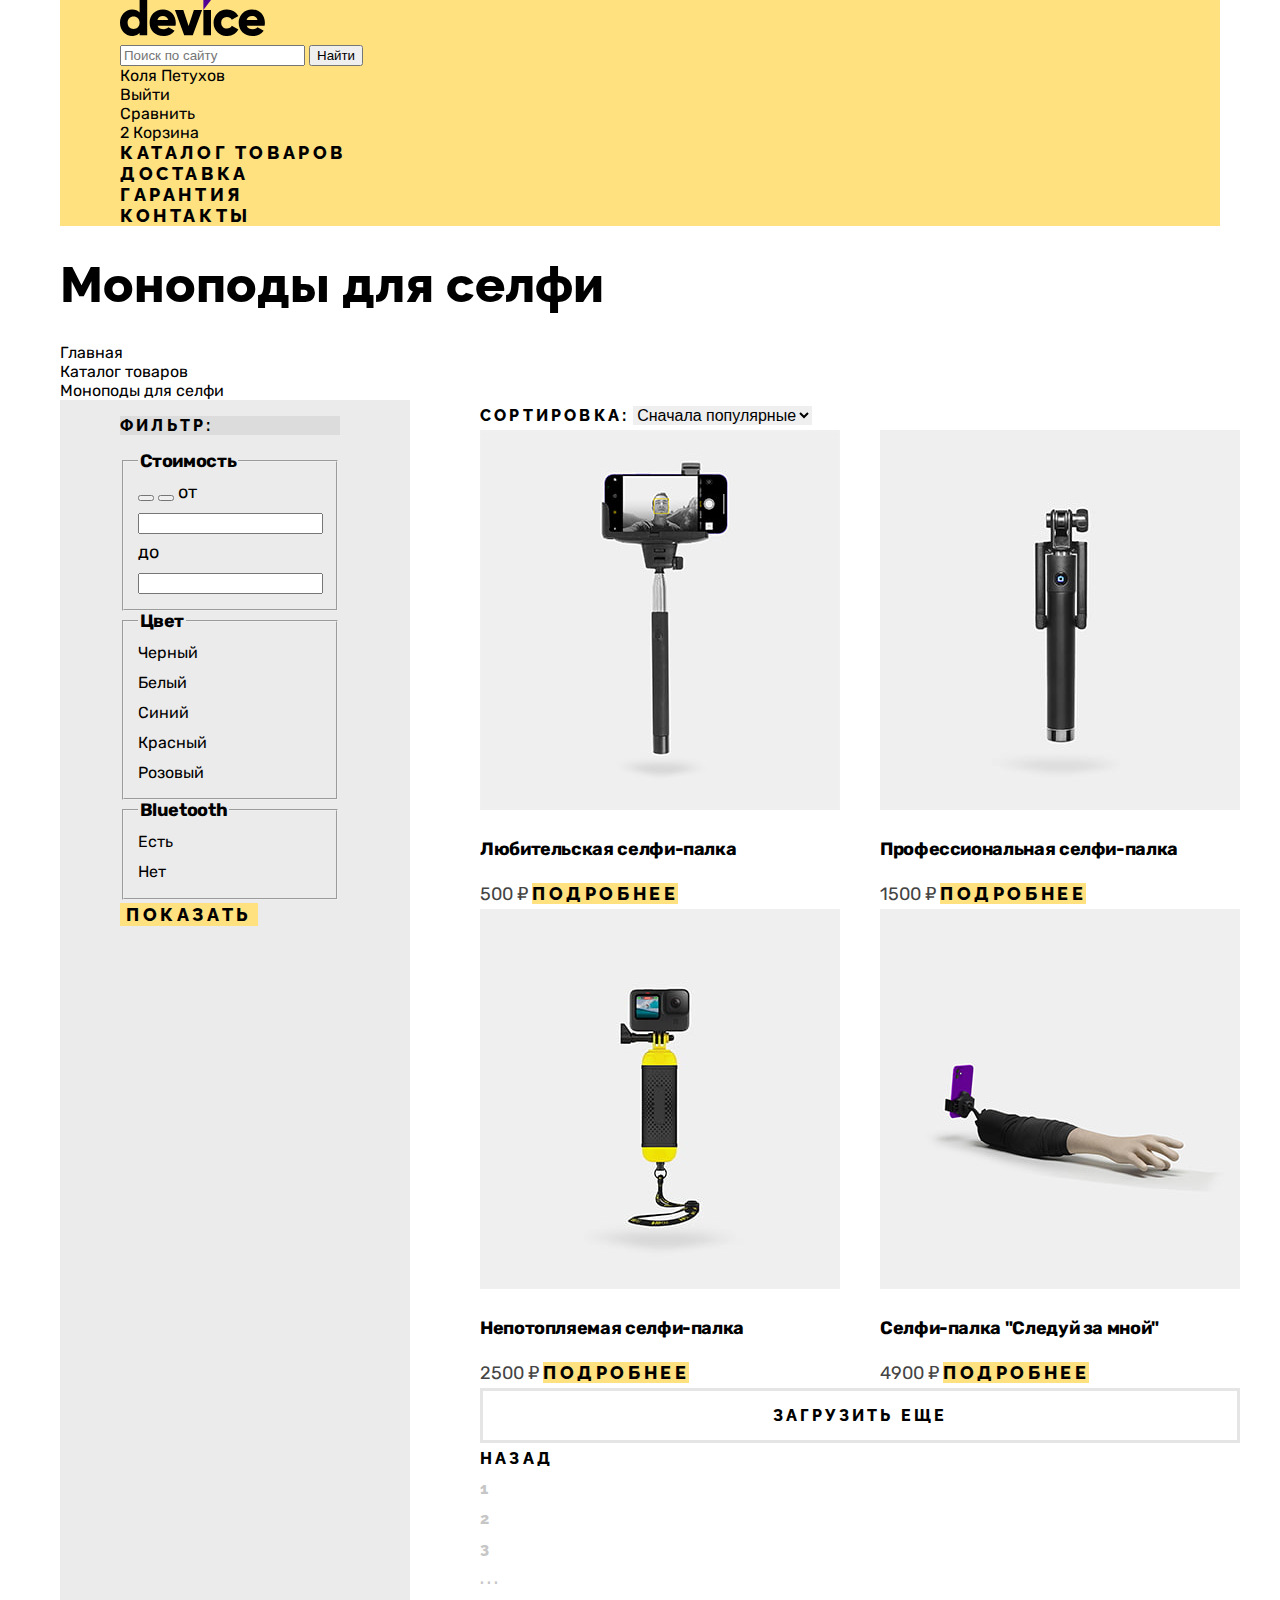
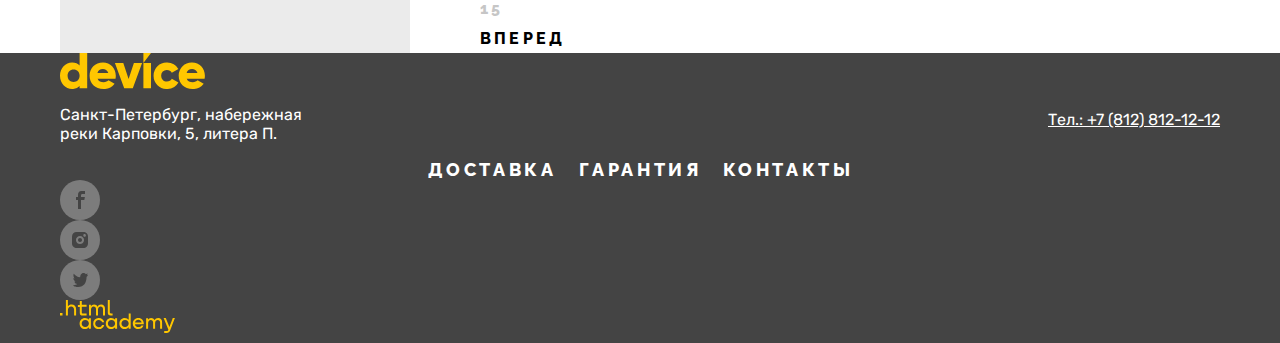
==== catalog.html @ 6574b16f "Исправлены недостатки по сеткам" ====
<!DOCTYPE html>
<html lang="ru">
<head>
  <meta charset="UTF-8">
  <meta http-equiv="X-UA-Compatible" content="IE=edge">
  <meta name="viewport" content="width=device-width, initial-scale=1.0">
  <link rel="stylesheet" href="styles/styles.css">
  <title>HTML Academy: Каталог Девайс</title>
</head>
<body>
  <header class="main-header">
    <div class="page-container">
      <nav class="navigation">
        <a class="navigation-logo" href="index.html">
          <img class="header-logo" src="img/main-logo.svg" width="145" height="36" alt="Логотип интернет-магазина Девайс">
        </a>
        <ul class="navigation-user">
          <li class="navigation-user-item navigation-search">
            <form class="search-form" action="https://echo.htmlacademy.ru/" method="get">
              <label class="visually-hidden" for="cite-search">Поиск по сайту</label>
              <input type="search" id="cite-search" name="q" placeholder="Поиск по сайту">
              <button type="submit">Найти</button>
            </form>
          </li>
          <li class="navigation-user-item">
            <a class="navigation-user-link" href="#">Коля Петухов</a>
          </li>
          <li class="navigation-user-item">
            <a class="navigation-user-link" href="#">Выйти</a>
          </li>
          <li class="navigation-user-item">
            <a class="navigation-user-link" href="#">Сравнить</a>
          </li>
          <li class="navigation-user-item navigation-basket">
            <span class="basket-count">2</span>
            <a class="navigation-user-link basket-link" href="#">Корзина</a>
          </li>
        </ul>
        <ul class="navigation-list">
          <li class="navigation-list-item">
            <a class="navigation-link" href="#">Каталог товаров</a>
          </li>
          <li class="navigation-list-item">
            <a class="navigation-link" href="#">Доставка</a>
          </li>
          <li class="navigation-list-item">
            <a class="navigation-link" href="#">Гарантия</a>
          </li>
          <li class="navigation-list-item">
            <a class="navigation-link" href="#">Контакты</a>
          </li>
        </ul>
      </nav>
    </div>
  </header>
  <main class="main-container main-inner">
    <div class="page-container">
      <header class="inner-header">
        <h1 class="section-title inner-header-title">Моноподы для селфи</h1>
        <ul class="breadcrumbs">
          <li class="breadcrumbs-item">
            <a class="breadcrumbs-link" href="index.html">Главная</a>
          </li>
          <li class="breadcrumbs-item">
            <a class="breadcrumbs-link" href="#">Каталог товаров</a>
          </li>
          <li class="breadcrumbs-item">
            <a class="breadcrumbs-link" href="#">Моноподы для селфи</a>
          </li>
        </ul>
      </header>
      <section class="catalog-products">
        <section class="products-filter">
          <p class="products-title filter-title">Фильтр:</p>
          <form class="catalog-filter" action="https://echo.htmlacademy.ru/" method="GET">
            <fieldset class="filter-group">
              <legend class="catalog-filter-title">Стоимость</legend>
              <button class="range-toggle toggle-min" type="button">
                <span class="visually-hidden">Изменить минимальную стоимость.</span>
              </button>
              <button class="range-toggle toggle-max" type="button">
                <span class="visually-hidden">Изменить максимальную стоимость.</span>
              </button>

              <label class="filter-label">
                от <input class="filter-input" type="number" name="min-price">
              </label>

              <label class="filter-label">
                до <input class="filter-input" type="number" name="max-price">
              </label>

            </fieldset>
            <fieldset class="filter-group">
              <legend class="catalog-filter-title">Цвет</legend>
              <ul class="filter-list">
                <li class="filter-item">
                  <label class="control">
                    <input class="visually-hidden control-input" type="checkbox" name="black" checked>
                    <span class="control-mark"></span>
                    <span class="control-label">Черный</span>
                  </label>
                </li>
                <li class="filter-item">
                  <label class="control">
                    <input class="visually-hidden control-input" type="checkbox" name="white" checked>
                    <span class="control-mark"></span>
                    <span class="control-label">Белый</span>
                  </label>
                </li>
                <li class="filter-item">
                  <label class="control">
                    <input class="visually-hidden control-input" type="checkbox" name="blue">
                    <span class="control-mark"></span>
                    <span class="control-label">Синий</span>
                  </label>
                </li>
                <li class="filter-item">
                  <label class="control">
                    <input class="visually-hidden control-input" type="checkbox" name="red">
                    <span class="control-mark"></span>
                    <span class="control-label">Красный</span>
                  </label>
                </li>
                <li class="filter-item">
                  <label class="control">
                    <input class="visually-hidden control-input" type="checkbox" name="pink">
                    <span class="control-mark"></span>
                    <span class="control-label">Розовый</span>
                  </label>
                </li>
              </ul>
            </fieldset>
            <fieldset>
              <legend class="catalog-filter-title">Bluetooth</legend>
              <ul class="filter-list">
                <li class="filter-item">
                  <label class="control">
                    <input class="visually-hidden control-input" type="radio" name="bluetooth" value="yes">
                    <span class="control-mark"></span>
                    <span class="control-label">Есть</span>
                  </label>
                </li>
                <li class="filter-item">
                  <label class="control">
                    <input class="visually-hidden control-input" type="radio" name="bluetooth" value="no">
                    <span class="control-mark"></span>
                    <span class="control-label">Нет</span>
                  </label>
                </li>
              </ul>
            </fieldset>
            <button class="button" type="submit">Показать</button>
          </form>
        </section>
        <section class="products-sort">
          <form class="sorting-type" action="https://echo.htmlacademy.ru/" method="GET">
            <label class="products-title sorting-title" for="sorting">Сортировка:</label>
            <select class="select-control" name="sorting" id="sorting">
              <option value="popular">Сначала популярные</option>
              <option value="cheap">Сначала дешёвые</option>
              <option value="expensive">Сначала дорогие</option>
            </select>
            <button class="visually-hidden" type="submit">Отсортировать товары</button>
          </form>
          <button class="sorting-direction sorting-down visually-hidden" type="button">Сортировка по убыванию</button>
          <button class="sorting-direction sorting-down visually-hidden" type="button">Сортировка по возрастанию</button>
          <ul class="product-list">
            <li class="product-card">
              <img class="card-image" src="img/catalog-img/product-1.jpg" width="360" height="380" alt="Любительская селфи-палка">
              <h3 class="card-title">Любительская селфи-палка</h3>
              <span class="new-note visually-hidden">NEW</span>
              <span class="card-price">500 ₽</span>
              <a class="card-link button" href="#">Подробнее</a>
            </li>
            <li class="product-card">
              <img class="card-image" src="img/catalog-img/product-2.jpg" width="360" height="380" alt="Профессиональная селфи-палка">
              <h3 class="card-title">Профессиональная селфи-палка</h3>
              <span class="new-note visually-hidden">NEW</span>
              <span class="card-price">1500 ₽</span>
              <a class="card-link button" href="#">Подробнее</a>
            </li>
            <li class="product-card">
              <img class="card-image" src="img/catalog-img/product-3.jpg" width="360" height="380" alt="Непотопляемая селфи-палка">
              <h3 class="card-title">Непотопляемая селфи-палка</h3>
              <span class="new-note visually-hidden">NEW</span>
              <span class="card-price">2500 ₽</span>
              <a class="card-link button" href="#">Подробнее</a>
            </li>
            <li class="product-card">
              <img class="card-image" src="img/catalog-img/product-4.jpg" width="360" height="380" alt="Селфи-палка Следуй за мной">
              <h3 class="card-title">Селфи-палка "Следуй за мной"</h3>
              <span class="new-note visually-hidden">NEW</span>
              <span class="card-price">4900 ₽</span>
              <a class="card-link button" href="#">Подробнее</a>
            </li>
          </ul>
          <button class="more-products" type="button">Загрузить еще</button>
          <ul class="pagination">
            <li class="pagination-item">
              <a class="pagination-link pagination-prev" href="#">
                <span>Назад</span>
              </a>
            </li>
            <li class="pagination-item">
              <a class="pagination-link" href="#">1</a>
            </li>
            <li class="pagination-item">
              <a class="pagination-link" href="#">2</a>
            </li>
            <li class="pagination-item">
              <a class="pagination-link" href="#">3</a>
            </li>
            <li class="pagination-item">
              <a class="pagination-link">...</a>
            </li>
            <li class="pagination-item">
              <a class="pagination-link" href="#">15</a>
            </li>
            <li class="pagination-item">
              <a class="pagination-link pagination-next" href="#">
                <span>Вперед</span>
              </a>
            </li>
          </ul>
        </section>
      </section>
    </div>
  </main>
  <footer class="footer">
    <div class="page-container">
      <a class="footer-logo" href="#">
        <img class="footer-logo" src="img/footer-logo.svg" width="145" height="36"  alt="Логотип интернет-магазина Девайс">
      </a>
      <address class="footer-contacts">
        <p class="footer-address">Санкт-Петербург, набережная реки Карповки, 5, литера П.</p>
        <p class="footer-phone"><a class="phone" href="tel:88128121212">Тел.: +7 (812) 812-12-12</a></p>
      </address>
      <ul class="footer-navigation">
        <li class="footer-navigation-item">
          <a class="footer-link" href="#">Доставка</a>
        </li>
        <li class="footer-navigation-item">
          <a class="footer-link" href="#">Гарантия</a>
        </li>
        <li class="footer-navigation-item">
          <a class="footer-link" href="#">Контакты</a>
        </li>
      </ul>
      <ul class="social-links">
        <li class="social-links-item">
          <a class="social-link" href="https://www.facebook.com/htmlacademy"><img src="img/icons/facebook-icon.svg" width="40" height="40" alt="Фейсбук"></a>
        </li>
        <li class="social-links-item">
          <a class="social-link" href="https://www.instagram.com/htmlacademy"><img src="img/icons/instagram-icon.svg" width="40" height="40" alt="Инстаграм"></a>
        </li>
        <li class="social-links-item">
          <a class="social-link" href="https://twitter.com/htmlacademy_ru"><img src="img/icons/twitter-icon.svg" width="40" height="40" alt="Твиттер"></a>
        </li>
      </ul>
      <a class="ha-logo" href="https://htmlacademy.ru/">
        <img class="ha-logo-image" src="img/htmlacademy-logo.svg" width="115" height="34" alt="Логотип HTML Academy">
      </a>
    </div>
  </footer>
</body>
</html>
---- styles/styles.css ----
@font-face {
  font-family: "Raleway";
  font-style: normal;
  font-weight: 800;
  src: url("../fonts/raleway/raleway-800.woff2") format("woff2");
  font-display: swap;
}

@font-face {
  font-family: "Rubik";
  font-style: normal;
  font-weight: 400;
  src: url("../fonts/rubik/rubik-400.woff2") format("woff2");
  font-display: swap;
}

@font-face {
  font-family: "Rubik";
  font-style: normal;
  font-weight: 700;
  src: url("../fonts/rubik/rubik-700.woff2") format("woff2");
  font-display: swap;
}

@font-face {
  font-family: "Rubik";
  font-style: normal;
  font-weight: 800;
  src: url("../fonts/rubik/rubik-800.woff2") format("woff2");
  font-display: swap;
}

html {
  height: 100%;
}

body {
  margin: 0;
  display: flex;
  flex-direction: column;
  min-height: 100%;
  font-family: "Rubik", Helvetica, sans-serif;
  font-style: normal;
  font-weight: 400;
  font-size: 18px;
  line-height: 30px;
  color: #444444;
  background-color: #FFF;
}

a {
  text-decoration: none;
  color: black;
}

ul {
  list-style: none;
  margin: 0;
  padding: 0;
}

.visually-hidden {
  display: none;
}

.button {
  font-family: "Raleway", Helvetica, sans-serif;
  font-weight: 800;
  font-size: 18px;
  line-height: 21px;
  letter-spacing: 0.2em;
  text-transform: uppercase;
  text-align: center;
  color: black;
  background-color: #FFE17F;
  border: none;
}

.page-container {
  width: 1160px;
  margin: 0 auto;
}

.main-container {
  flex-grow: 1;
}

.section-title {
  font-family: "Raleway", Helvetica, sans-serif;
  font-weight: 800;
  font-size: 50px;
  line-height: 50px;
  color: black;
}

/* Header start */

.navigation {
  display: flex;
  flex-direction: column;
  background-color: #FFE17F;
  color: black;
}

.navigation-user {
  font-size: 16px;
  line-height: 19px;
}

.navigation-logo {
  display: block;
  width: 145px;
  margin-left: 60px;
}

.navigation-list, .navigation-user {
  padding: 0 60px;
}

.navigation-list, .footer-navigation {
  font-family: "Raleway", Helvetica, sans-serif;
  font-weight: 800;
  line-height: 21px;
  letter-spacing: 0.2em;
  text-transform: uppercase;
}

/* Header end */
/* Main page start */

.slide {
  display: flex;
  justify-content: space-between;
}

.slide-gallery {
  width: 560px;
}

.slide-description {
  width: 560px;
}

.slide-number {
  font-weight: 800;
  font-size: 180px;
  line-height: 30px;
  text-align: right;
  color: #fff;
}

.features-value b {
  font-weight: 400;
  font-size: 36px;
  line-height: 30px;
  color: black;
}

.features-title {
  font-size: 16px;
}

.categories-list {
  display: flex;
  justify-content: space-between;
}

.categories-list-item {
  width: 160px;
}

.categories-link {
 font-family: "Raleway", Helvetica, sans-serif;
 font-weight: 800;
 font-size: 18px;
 line-height: 24px;
 letter-spacing: -0.02em;
}

.category-icon {
  width: 160px;
  height: 160px;
  background-color: #FFE17F;
  background-repeat: no-repeat;
  background-position: center;
}

.vr {
  background-image: url("../img/categories-img/category-vr.svg");
}

.monopod {
  background-image: url("../img/categories-img/category-monopod.svg");
}

.camera {
  background-image: url("../img/categories-img/category-camera.svg");
}

.fitness {
  background-image: url("../img/categories-img/category-fitness.svg");
}

.smart-watch {
  background-image: url("../img/categories-img/category-smart-watch.svg");
}

.quadcopter {
  background-image: url("../img/categories-img/category-quadcopter.svg");
}

.services, .subscribe {
  background-color: #F0F0F0;
}

.services {
  display: flex;
  justify-content: space-between;
}

.services-pagination {
  width: 290px;
}

.services-container {
  width: 760px;
}

.services-content {
  width: 500px;
}

.delivery-button {
  display: flex;
  justify-content: start;
  align-items: center;
  height: 100px;
  font-family: "Raleway", Helvetica, sans-serif;
  font-weight: 800;
  font-size: 23px;
  line-height: 23px;
  letter-spacing: 0.2em;
  text-align: center;
  text-transform: uppercase;
  color: black;
  background-color: #F0F0F0;
}

.delivery-icon {
  width: 125px;
  height: 100px;
  background-color: #FFE17F;
  background-image: url("../img/icons/delivery-icon.svg");
  background-repeat: no-repeat;
  background-position: center;
}

.delivery-text {
  padding-left: 195px;
}

.delivery-i {
  display: block;
}

.about-company {
  display: flex;
  justify-content: space-between;
}

.about-company-item {
  width: 560px;
}

.carriers-list {
  font-weight: bold;
  line-height: 20px;
  color: black;
}

.about-company-subtitle {
  font-weight: bold;
  font-size: 24px;
  line-height: 30px;
}

.about-company-contacts, .footer-contacts {
  font-style: normal;
}

.phone {
  color: inherit;
  text-decoration: underline;
}

.subscribe-container {
  display: flex;
  justify-content: space-between;
}

.subscribe-title, .subscribe-content {
  width: 560px;
}

.subscribe-button {
  background: none;
  border: 3px solid rgba(0, 0, 0, 0.1);
}

/* Main page end */
/* Footer start */

.footer {
  background-color: #444444;
  color: #FFF;
}

.footer-logo {
  display: block;
  width: 145px;
}

.footer-contacts {
  display: flex;
  justify-content: space-between;
  font-size: 16px;
}

.footer-address {
  width: 260px;
  line-height: 19px;
}

.footer-phone {
  width: 260px;
  text-align: right;
}

.footer-navigation {
  display: flex;
  width: 660px;
  margin: 0 auto;
  justify-content: center;
}

.footer-navigation-item {
  width: 148px;
  text-align: center;
}

.footer-link {
  color: #FFF;
}

.social-links-item {
  width: 40px;
  height: 40px;
  border-radius: 50%;
}

/* Footer end */
/* Catalog start */

.catalog-products {
  display: flex;
  color: black;
}

.breadcrumbs {
  font-size: 16px;
  line-height: 19px;
}

.products-filter {
  width: 330px;
  padding: 0 70px 0 60px;
  background-color: #EBEBEB;
}

.filter-title {
  background-color: #DCDCDC;
}

.control-label {
  font-size: 16px;
  line-height: 19px;
}

.products-sort {
  width: 830px;
  padding-left: 70px;
}

.products-title, .more-products, .pagination-link {
  font-family: "Raleway", Helvetica, sans-serif;
  font-weight: 800;
  font-size: 16px;
  line-height: 19px;
  letter-spacing: 0.2em;
  text-transform: uppercase;
}

.catalog-filter-title {
  font-weight: bold;
  line-height: 20px;
  letter-spacing: -0.02em;
}

.select-control {
  font-size: 16px;
  line-height: 19px;
  border: none;
}

.product-list {
  display: flex;
  justify-content: space-between;
  flex-wrap: wrap;
}

.product-card {
  width: 360px;
}

.card-title {
  font-weight: bold;
  font-size: 18px;
  line-height: 24px;
  letter-spacing: -0.02em;
}

.card-price {
  line-height: 21px;
  color: #444444;
  text-align: right;
}

.more-products {
  width: 760px;
  height: 55px;
  border: 3px solid rgba(0, 0, 0, 0.1);
  background: none;
}

.pagination-link {
  color: #444444;
  opacity: 0.3;
}

.pagination-prev, .pagination-next {
  color: black;
  opacity: 1;
}

/* Catalog end */
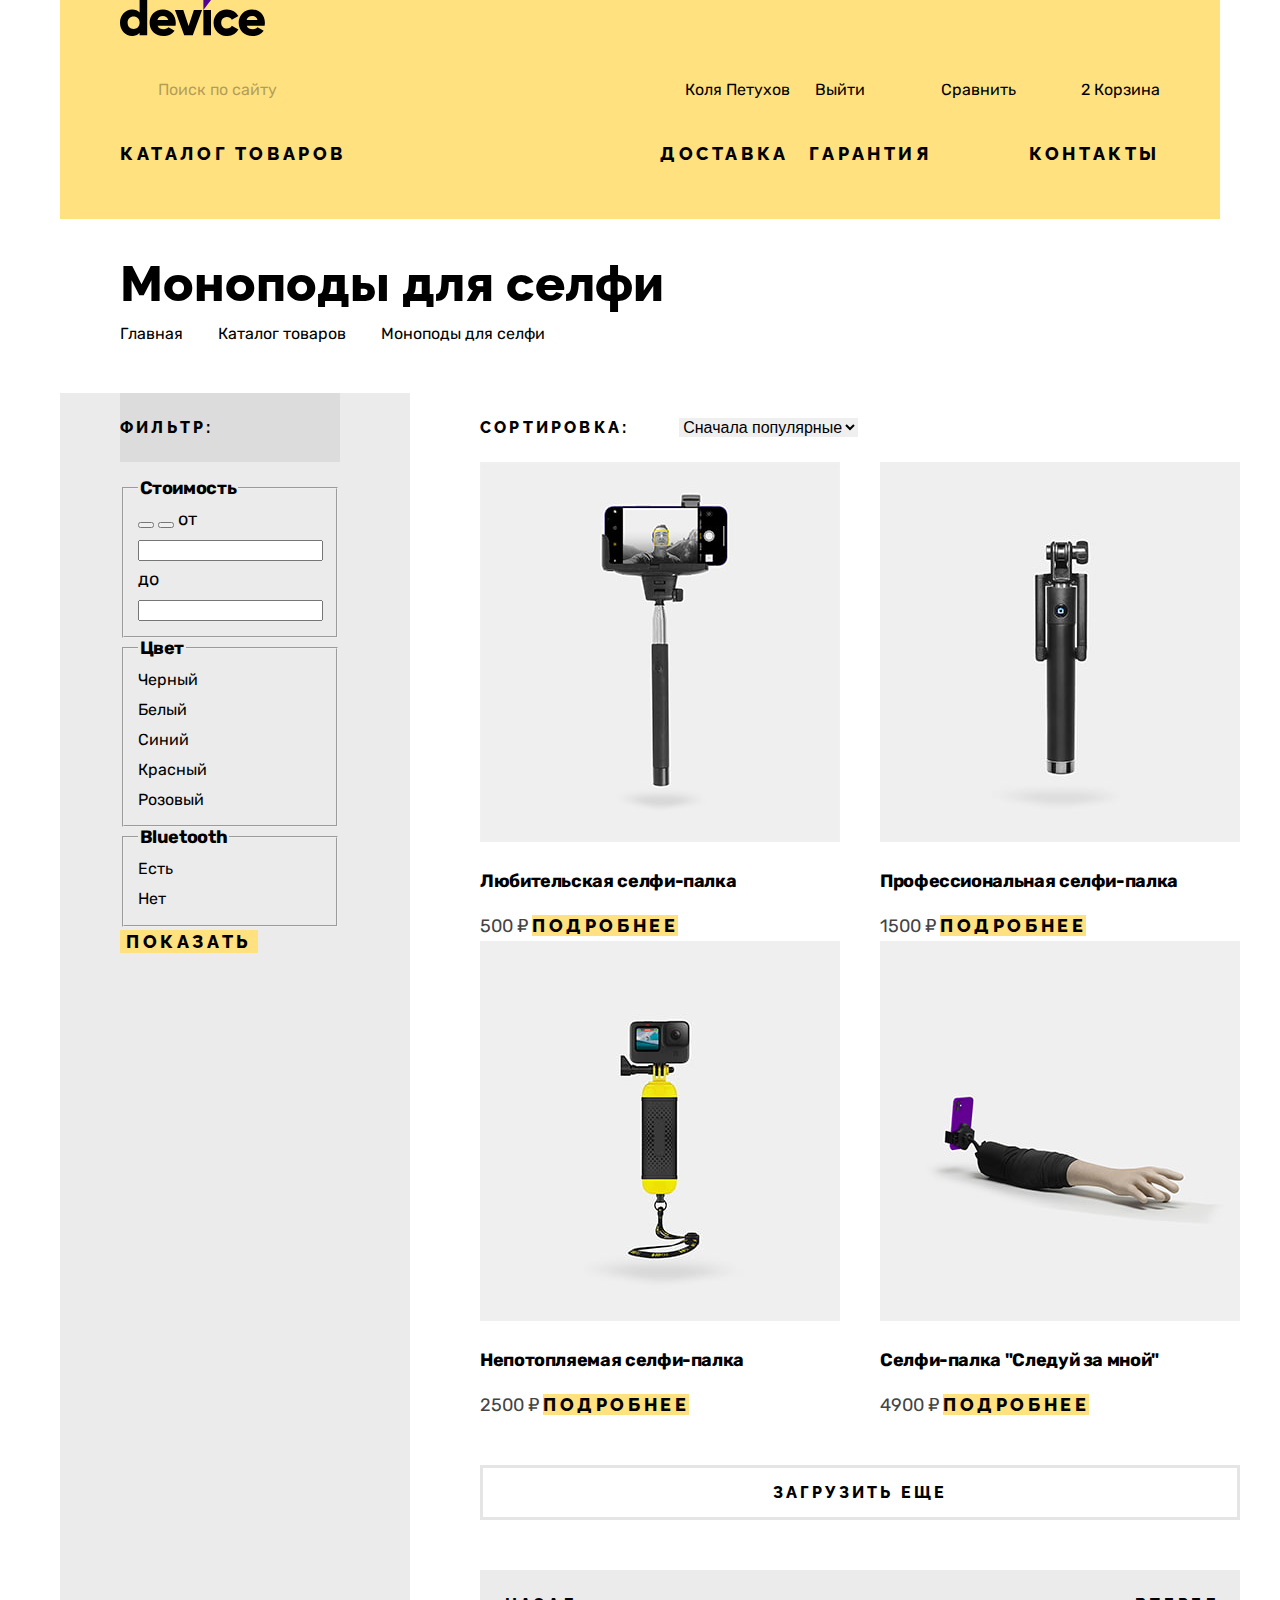
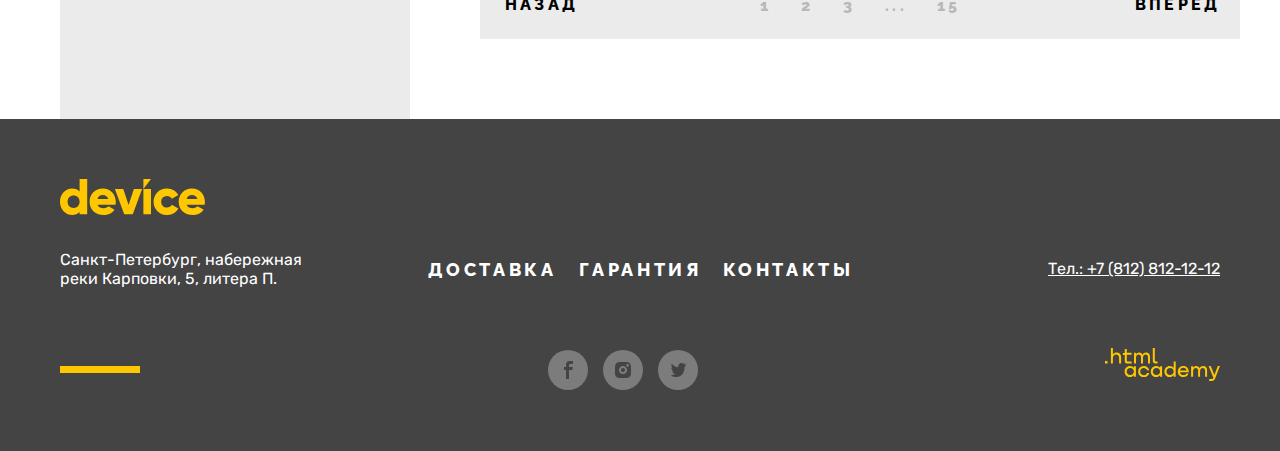
==== commit e5e4847b: "Микросетки на флексах" ====
--- a/catalog.html
+++ b/catalog.html
@@ -18,36 +18,44 @@
           <li class="navigation-user-item navigation-search">
             <form class="search-form" action="https://echo.htmlacademy.ru/" method="get">
               <label class="visually-hidden" for="cite-search">Поиск по сайту</label>
-              <input type="search" id="cite-search" name="q" placeholder="Поиск по сайту">
-              <button type="submit">Найти</button>
+              <input class="search-input" type="search" id="cite-search" name="q" placeholder="Поиск по сайту">
+                <button class="visually-hidden" type="submit">Найти</button>
             </form>
           </li>
-          <li class="navigation-user-item">
-            <a class="navigation-user-link" href="#">Коля Петухов</a>
-          </li>
-          <li class="navigation-user-item">
-            <a class="navigation-user-link" href="#">Выйти</a>
-          </li>
-          <li class="navigation-user-item">
-            <a class="navigation-user-link" href="#">Сравнить</a>
-          </li>
-          <li class="navigation-user-item navigation-basket">
-            <span class="basket-count">2</span>
-            <a class="navigation-user-link basket-link" href="#">Корзина</a>
-          </li>
-        </ul>
-        <ul class="navigation-list">
+          <li></li>
+            <ul class="inner-navigation">
+              <li class="navigation-user-item">
+                <a class="navigation-user-link" href="#">Коля Петухов</a>
+              </li>
+              <li class="navigation-user-item">
+                <a class="navigation-user-link" href="#">Выйти</a>
+              </li>
+              <li class="navigation-user-item">
+                <a class="navigation-user-link" href="#">Сравнить</a>
+              </li>
+              <li class="navigation-user-item navigation-basket">
+                <span class="basket-count">2</span>
+                <a class="navigation-user-link basket-link" href="#">Корзина</a>
+              </li>
+            </ul>
+        </li>
+        </ul>
+        <ul class="navigation-list navigation-list-inner">
           <li class="navigation-list-item">
-            <a class="navigation-link" href="#">Каталог товаров</a>
-          </li>
-          <li class="navigation-list-item">
-            <a class="navigation-link" href="#">Доставка</a>
-          </li>
-          <li class="navigation-list-item">
-            <a class="navigation-link" href="#">Гарантия</a>
-          </li>
-          <li class="navigation-list-item">
-            <a class="navigation-link" href="#">Контакты</a>
+            <a class="navigation-link catalog-link" href="catalog.html">Каталог товаров</a>
+          </li>
+          <li>
+            <ul class="inner-navigation">
+              <li class="navigation-list-item">
+                <a class="navigation-link" href="#">Доставка</a>
+              </li>
+              <li class="navigation-list-item">
+                <a class="navigation-link" href="#">Гарантия</a>
+              </li>
+              <li class="navigation-list-item">
+                <a class="navigation-link" href="#">Контакты</a>
+              </li>
+            </ul>
           </li>
         </ul>
       </nav>
@@ -203,19 +211,23 @@
               </a>
             </li>
             <li class="pagination-item">
-              <a class="pagination-link" href="#">1</a>
-            </li>
-            <li class="pagination-item">
-              <a class="pagination-link" href="#">2</a>
-            </li>
-            <li class="pagination-item">
-              <a class="pagination-link" href="#">3</a>
-            </li>
-            <li class="pagination-item">
-              <a class="pagination-link">...</a>
-            </li>
-            <li class="pagination-item">
-              <a class="pagination-link" href="#">15</a>
+              <ul class="pagination-group">
+                <li class="pagination-item">
+                  <a class="pagination-link" href="#">1</a>
+                </li>
+                <li class="pagination-item">
+                  <a class="pagination-link" href="#">2</a>
+                </li>
+                <li class="pagination-item">
+                  <a class="pagination-link" href="#">3</a>
+                </li>
+                <li class="pagination-item">
+                  <a class="pagination-link">...</a>
+                </li>
+                <li class="pagination-item">
+                  <a class="pagination-link" href="#">15</a>
+                </li>
+              </ul>
             </li>
             <li class="pagination-item">
               <a class="pagination-link pagination-next" href="#">
@@ -232,35 +244,42 @@
       <a class="footer-logo" href="#">
         <img class="footer-logo" src="img/footer-logo.svg" width="145" height="36"  alt="Логотип интернет-магазина Девайс">
       </a>
-      <address class="footer-contacts">
-        <p class="footer-address">Санкт-Петербург, набережная реки Карповки, 5, литера П.</p>
-        <p class="footer-phone"><a class="phone" href="tel:88128121212">Тел.: +7 (812) 812-12-12</a></p>
-      </address>
-      <ul class="footer-navigation">
-        <li class="footer-navigation-item">
-          <a class="footer-link" href="#">Доставка</a>
-        </li>
-        <li class="footer-navigation-item">
-          <a class="footer-link" href="#">Гарантия</a>
-        </li>
-        <li class="footer-navigation-item">
-          <a class="footer-link" href="#">Контакты</a>
-        </li>
-      </ul>
-      <ul class="social-links">
-        <li class="social-links-item">
-          <a class="social-link" href="https://www.facebook.com/htmlacademy"><img src="img/icons/facebook-icon.svg" width="40" height="40" alt="Фейсбук"></a>
-        </li>
-        <li class="social-links-item">
-          <a class="social-link" href="https://www.instagram.com/htmlacademy"><img src="img/icons/instagram-icon.svg" width="40" height="40" alt="Инстаграм"></a>
-        </li>
-        <li class="social-links-item">
-          <a class="social-link" href="https://twitter.com/htmlacademy_ru"><img src="img/icons/twitter-icon.svg" width="40" height="40" alt="Твиттер"></a>
-        </li>
-      </ul>
-      <a class="ha-logo" href="https://htmlacademy.ru/">
-        <img class="ha-logo-image" src="img/htmlacademy-logo.svg" width="115" height="34" alt="Логотип HTML Academy">
-      </a>
+      <div class="footer-group">
+        <address class="footer-contacts">
+          <p class="footer-address">Санкт-Петербург, набережная реки Карповки, 5, литера П.</p>
+        </address>
+        <ul class="footer-navigation">
+          <li class="footer-navigation-item">
+            <a class="footer-link" href="#">Доставка</a>
+          </li>
+          <li class="footer-navigation-item">
+            <a class="footer-link" href="#">Гарантия</a>
+          </li>
+          <li class="footer-navigation-item">
+            <a class="footer-link" href="#">Контакты</a>
+          </li>
+        </ul>
+        <address class="footer-contacts">
+          <p class="footer-phone"><a class="phone" href="tel:88128121212">Тел.: +7 (812) 812-12-12</a></p>
+        </address>
+      </div>
+      <div class="footer-group">
+        <div class="decor-line"></div>
+        <ul class="social-links">
+          <li class="social-links-item">
+            <a class="social-link" href="https://www.facebook.com/htmlacademy"><img src="img/icons/facebook-icon.svg" width="40" height="40" alt="Фейсбук"></a>
+          </li>
+          <li class="social-links-item">
+            <a class="social-link" href="https://www.instagram.com/htmlacademy"><img src="img/icons/instagram-icon.svg" width="40" height="40" alt="Инстаграм"></a>
+          </li>
+          <li class="social-links-item">
+            <a class="social-link" href="https://twitter.com/htmlacademy_ru"><img src="img/icons/twitter-icon.svg" width="40" height="40" alt="Твиттер"></a>
+          </li>
+        </ul>
+        <a class="ha-logo" href="https://htmlacademy.ru/">
+          <img class="ha-logo-image" src="img/htmlacademy-logo.svg" width="115" height="34" alt="Логотип HTML Academy">
+        </a>
+      </div>
     </div>
   </footer>
 </body>
--- a/styles/styles.css
+++ b/styles/styles.css
@@ -54,13 +54,20 @@
 }
 
 ul {
-  list-style: none;
+  list-style-type: none;
   margin: 0;
   padding: 0;
 }
 
 .visually-hidden {
-  display: none;
+  position: absolute;
+  width: 1px;
+  height: 1px;
+  margin: -1px;
+  padding: 0;
+  border: 0;
+  clip: rect(0 0 0 0);
+  overflow: hidden;
 }
 
 .button {
@@ -103,8 +110,46 @@
 }
 
 .navigation-user {
+  display: flex;
+  flex-wrap: wrap;
+  margin: 35px 0 29px;
   font-size: 16px;
   line-height: 19px;
+}
+
+.navigation-user-item {
+  padding-left: 25px;
+}
+
+.navigation-user-item:nth-child(3) {
+  margin-left: auto;
+  margin-right: 40px;
+}
+
+.navigation-search {
+  margin-right: auto;
+  padding-left: 0;
+}
+
+.search-input {
+  width: 300px;
+  background: none;
+  border: none;
+  margin-left: 36px;
+}
+
+.search-input::placeholder {
+  font-family: "Rubik", Helvetica, sans-serif;
+  font-style: normal;
+  font-weight: 400;
+  font-size: 16px;
+  line-height: 19px;
+  color: black;
+  opacity: 0.3;
+}
+
+.logout {
+  visibility: hidden;
 }
 
 .navigation-logo {
@@ -125,12 +170,69 @@
   text-transform: uppercase;
 }
 
+.navigation-list {
+  display: flex;
+  flex-wrap: wrap;
+  justify-content: space-between;
+}
+
+.navigation-list-main {
+  padding-bottom: 150px;
+}
+
+.navigation-list-inner {
+  padding-bottom: 40px;
+}
+
+.inner-navigation {
+  display: flex;
+  flex-wrap: wrap;
+  justify-content: start;
+  width: 500px;
+}
+
+.navigation-list-item:nth-child(3n) {
+  max-width: 200px;
+  margin-left: auto;
+}
+
+.navigation-link {
+  display: block;
+  padding: 15px 0;
+  margin-right: 20px;
+}
+
+.navigation-list-item:nth-child(3n) .navigation-link {
+  margin-right: 0;
+}
+
+.catalog-link {
+  padding-right: 70px;
+  margin-right: 0;
+}
+
 /* Header end */
 /* Main page start */
 
 .slide {
   display: flex;
   justify-content: space-between;
+}
+
+.slide-title {
+  margin-top: 0;
+  margin-bottom: 20px;
+}
+
+.slide-content {
+  margin-top: 0;
+  margin-bottom: 30px;
+}
+
+.slide-link {
+  display: block;
+  width: 220px;
+  margin-bottom: 70px;
 }
 
 .slide-gallery {
@@ -149,20 +251,67 @@
   color: #fff;
 }
 
-.features-value b {
+.slide-features {
+  display: flex;
+}
+
+.slide-feature {
+  margin-right: 40px;
+}
+
+.feature-value b {
   font-weight: 400;
   font-size: 36px;
   line-height: 30px;
   color: black;
 }
 
-.features-title {
+.feature-value {
+  margin-top: 0;
+  margin-bottom: 0;
+}
+
+.feature-title {
   font-size: 16px;
+  margin: 0;
+}
+
+.slider-pagination {
+  list-style-type: none;
+  display: flex;
+}
+
+.slider-pagination-item {
+  margin-right: 22px;
+}
+
+.slider-pagination-item:last-child {
+  margin-right: 0;
+}
+
+.pagination-button {
+  display: block;
+  box-sizing: border-box;
+  width: 12px;
+  height: 12px;
+  border: 2px solid black;
+  border-radius: 50%;
+  padding: 0;
+  background-color: white;
+}
+
+.pagination-current {
+  background-color: black;
+}
+
+.categories {
+  margin-bottom: 70px;
 }
 
 .categories-list {
   display: flex;
   justify-content: space-between;
+  flex-wrap: wrap;
 }
 
 .categories-list-item {
@@ -216,6 +365,7 @@
 .services {
   display: flex;
   justify-content: space-between;
+  margin-bottom: 90px;
 }
 
 .services-pagination {
@@ -226,8 +376,18 @@
   width: 760px;
 }
 
+.services-title {
+  margin-top: 0;
+  margin-bottom: 15px;
+}
+
 .services-content {
   width: 500px;
+  margin: 0;
+}
+
+.delivery {
+  margin-bottom: 100px;
 }
 
 .delivery-button {
@@ -266,26 +426,52 @@
 .about-company {
   display: flex;
   justify-content: space-between;
+  margin-bottom: 90px;
 }
 
 .about-company-item {
   width: 560px;
+}
+
+.about-company-title {
+  margin-top: 0;
+  margin-bottom: 50px;
+}
+
+.about-company-content {
+  margin-top: 0;
+  margin-bottom: 40px;
 }
 
 .carriers-list {
   font-weight: bold;
   line-height: 20px;
   color: black;
+  padding-top: 35px;
+  margin-bottom: 50px;
+}
+.carrier {
+  margin-bottom: 20px;
 }
 
 .about-company-subtitle {
   font-weight: bold;
   font-size: 24px;
   line-height: 30px;
+  margin-top: 0;
+  margin-bottom: 15px;
 }
 
 .about-company-contacts, .footer-contacts {
   font-style: normal;
+}
+
+.about-company-contacts {
+  margin-bottom: 30px;
+}
+
+.address {
+  margin: 0;
 }
 
 .phone {
@@ -293,18 +479,72 @@
   text-decoration: underline;
 }
 
+.about-company-schedule {
+  margin-bottom: 45px;
+}
+
+.subscribe {
+  padding-top: 75px;
+  padding-bottom: 130px;
+}
+
 .subscribe-container {
   display: flex;
   justify-content: space-between;
+  align-items: center;
+  margin-bottom: 40px;
 }
 
 .subscribe-title, .subscribe-content {
   width: 560px;
 }
 
+.subscribe-title {
+  margin: 0;
+}
+
+.subscribe-content {
+  margin: 0;
+}
+
+.subscribe-form {
+  display: flex;
+  align-items: center;
+}
+
+.subscribe-input {
+  width: 600px;
+  height: 55px;
+  box-sizing: border-box;
+  padding: 0;
+  margin: 0;
+  background: none;
+  border: none;
+  border-bottom: 3px solid rgba(0, 0, 0, 0.1);
+}
+
+.subscribe-input::placeholder {
+  font-family: "Rubik", Helvetica, sans-serif;
+  font-style: normal;
+  font-weight: 400;
+  font-size: 18px;
+  line-height: 30px;
+  color: #444444;
+  opacity: 0.5;
+}
+
 .subscribe-button {
+  width: 260px;
+  height: 55px;
+  box-sizing: border-box;
+  padding: 0;
+  margin: 0;
   background: none;
   border: 3px solid rgba(0, 0, 0, 0.1);
+}
+
+.free-note {
+  margin-left: auto;
 }
 
 /* Main page end */
@@ -313,32 +553,34 @@
 .footer {
   background-color: #444444;
   color: #FFF;
+  padding-top: 60px;
 }
 
 .footer-logo {
   display: block;
   width: 145px;
+  margin-bottom: 35px;
 }
 
 .footer-contacts {
-  display: flex;
-  justify-content: space-between;
   font-size: 16px;
 }
 
 .footer-address {
+  margin: 0;
   width: 260px;
   line-height: 19px;
 }
 
 .footer-phone {
+  margin: 0;
   width: 260px;
   text-align: right;
 }
 
 .footer-navigation {
   display: flex;
-  width: 660px;
+  flex-wrap: wrap;
   margin: 0 auto;
   justify-content: center;
 }
@@ -350,25 +592,69 @@
 
 .footer-link {
   color: #FFF;
+}
+
+.footer-group {
+  display: flex;
+  justify-content: space-between;
+  align-items: center;
+  margin-bottom: 60px;
+}
+
+.decor-line {
+  width: 80px;
+  height: 7px;
+  background-color: #FFC700;
+}
+
+.social-links {
+  display: flex;
+  flex-wrap: wrap;
 }
 
 .social-links-item {
   width: 40px;
   height: 40px;
   border-radius: 50%;
+  margin-right: 15px;
+}
+
+.social-links-item:last-child {
+  margin-right: 0;
 }
 
 /* Footer end */
 /* Catalog start */
 
+.main-inner {
+  padding-top: 40px;
+}
+
+.inner-header-title {
+  margin-top: 0;
+  margin-left: 60px;
+  margin-bottom: 15px;
+}
+
 .catalog-products {
   display: flex;
   color: black;
 }
 
 .breadcrumbs {
+  display: flex;
+  margin-left: 60px;
+  margin-bottom: 50px;
   font-size: 16px;
   line-height: 19px;
+}
+
+.breadcrumbs-item {
+  margin-right: 35px;
+}
+
+.breadcrumbs-item:last-child {
+  margin-right: 0px;
 }
 
 .products-filter {
@@ -378,6 +664,8 @@
 }
 
 .filter-title {
+  margin-top: 0;
+  padding: 25px 0;
   background-color: #DCDCDC;
 }
 
@@ -406,6 +694,15 @@
   letter-spacing: -0.02em;
 }
 
+.sorting-type {
+  display: flex;
+  padding: 25px 0;
+}
+
+.sorting-title {
+  margin-right: 50px;
+}
+
 .select-control {
   font-size: 16px;
   line-height: 19px;
@@ -416,6 +713,7 @@
   display: flex;
   justify-content: space-between;
   flex-wrap: wrap;
+  margin-bottom: 45px;
 }
 
 .product-card {
@@ -440,6 +738,20 @@
   height: 55px;
   border: 3px solid rgba(0, 0, 0, 0.1);
   background: none;
+  margin-bottom: 50px;
+}
+
+.pagination {
+  display: flex;
+  justify-content: space-between;
+  align-items: center;
+  padding: 0 25px;
+  margin-bottom: 80px;
+  background-color: #EBEBEB;
+}
+
+.pagination-group {
+  display: flex;
 }
 
 .pagination-link {
@@ -447,10 +759,25 @@
   opacity: 0.3;
 }
 
+.pagination-group .pagination-link {
+  padding: 15px;
+}
+
 .pagination-prev, .pagination-next {
+  display: block;
+  width: 80px;
+  padding: 25px 0;
   color: black;
   opacity: 1;
 }
 
+.pagination-prev {
+  margin-left: auto;
+}
+
+.pagination-next {
+  margin-right: auto;
+}
+
 /* Catalog end */
 
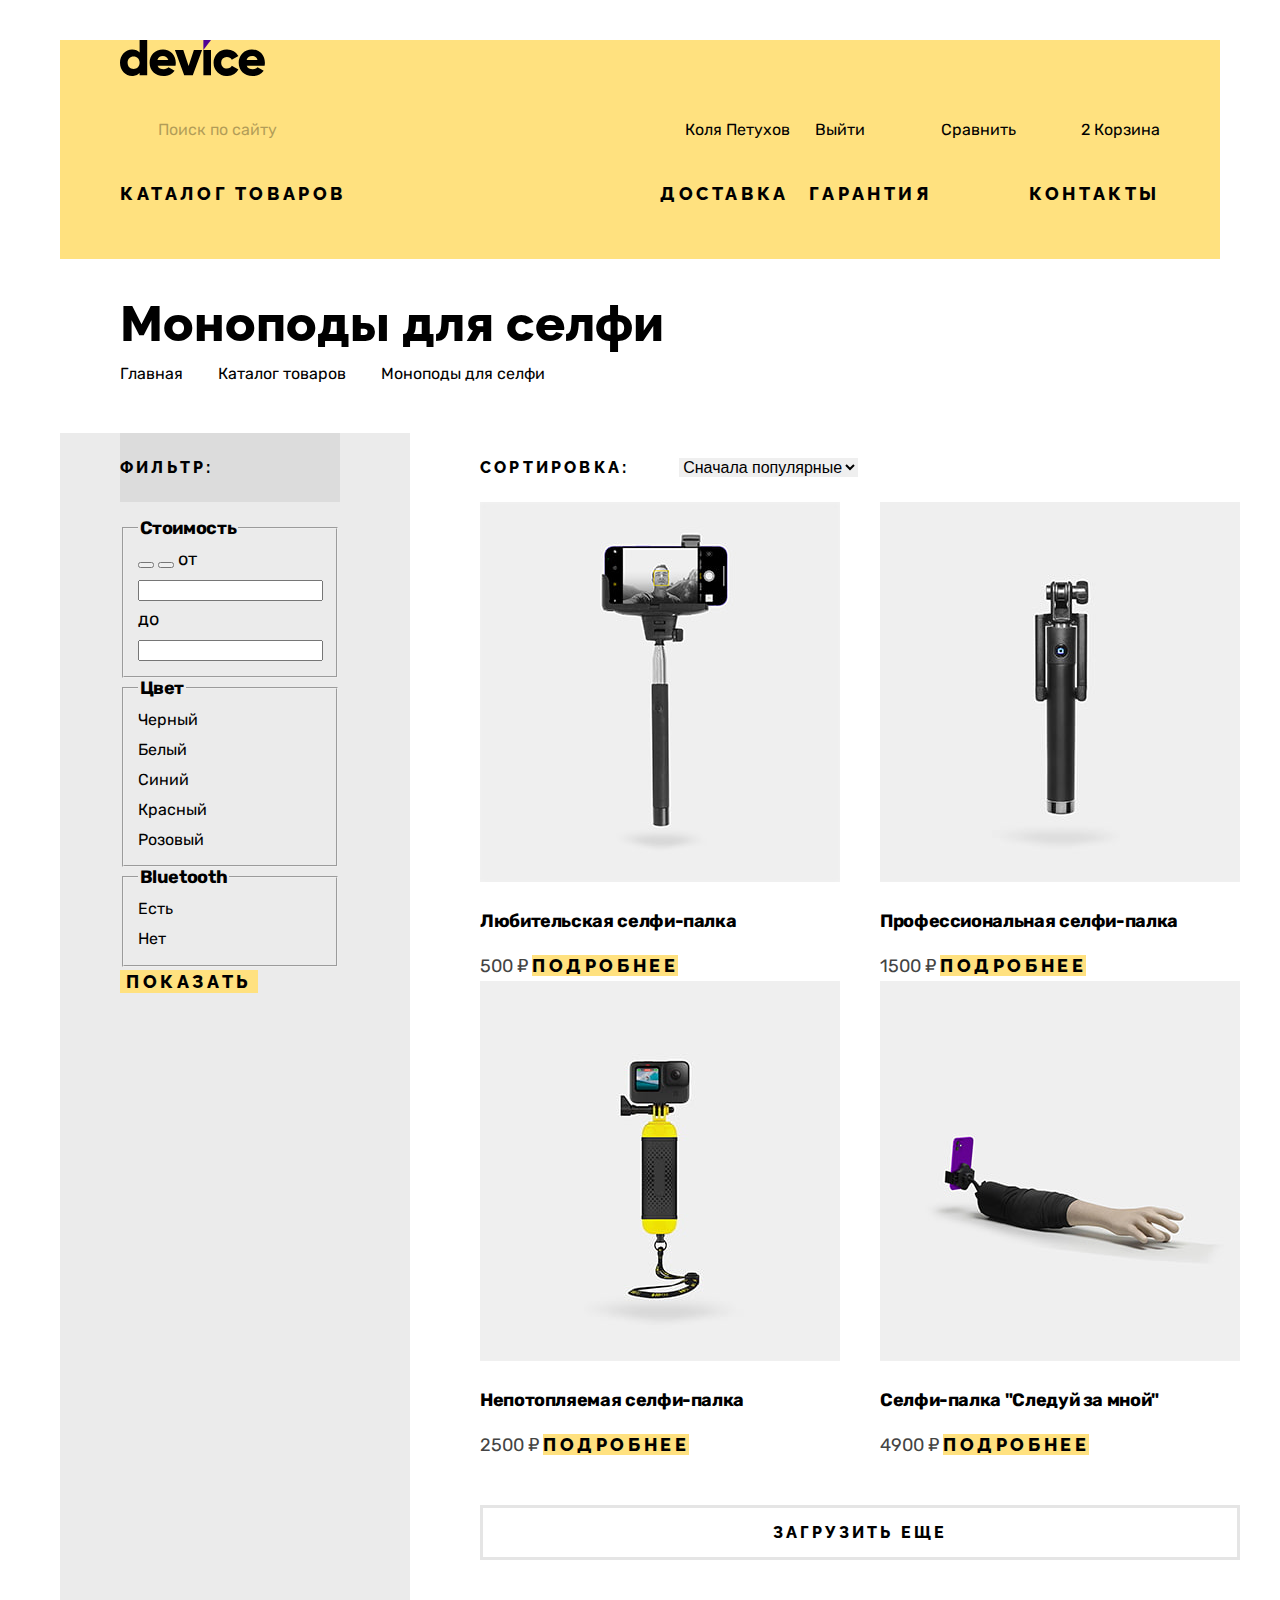
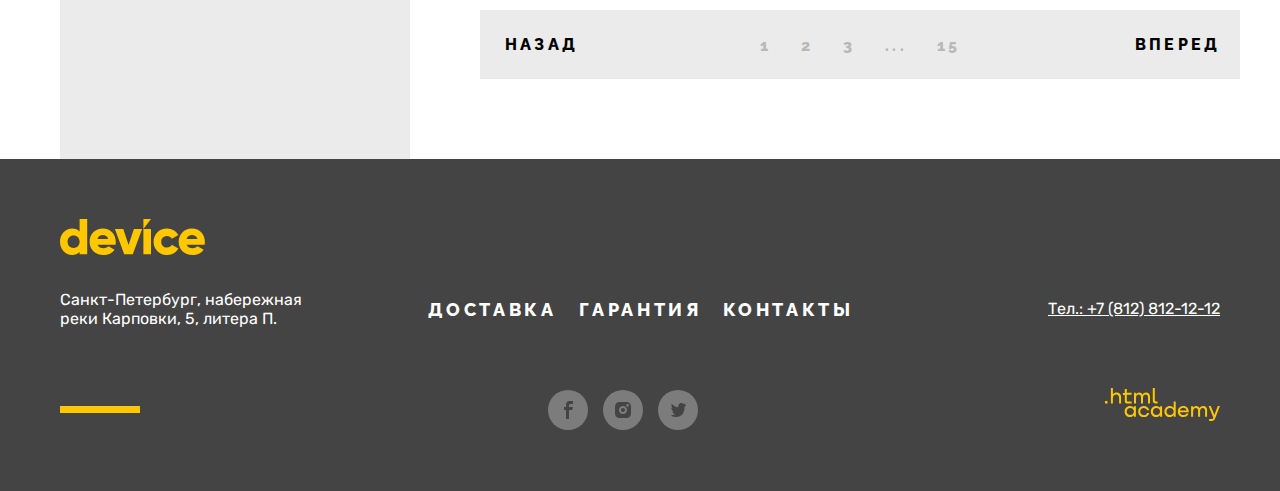
==== commit 2d128784: "Сетки компонентов на флексах (правки)" ====
--- a/catalog.html
+++ b/catalog.html
@@ -14,50 +14,46 @@
         <a class="navigation-logo" href="index.html">
           <img class="header-logo" src="img/main-logo.svg" width="145" height="36" alt="Логотип интернет-магазина Девайс">
         </a>
-        <ul class="navigation-user">
-          <li class="navigation-user-item navigation-search">
+        <div class="navigation-user">
+          <div class="navigation-user-item navigation-search">
             <form class="search-form" action="https://echo.htmlacademy.ru/" method="get">
               <label class="visually-hidden" for="cite-search">Поиск по сайту</label>
               <input class="search-input" type="search" id="cite-search" name="q" placeholder="Поиск по сайту">
-                <button class="visually-hidden" type="submit">Найти</button>
+              <button class="visually-hidden" type="submit">Найти</button>
             </form>
-          </li>
-          <li></li>
-            <ul class="inner-navigation">
-              <li class="navigation-user-item">
-                <a class="navigation-user-link" href="#">Коля Петухов</a>
-              </li>
-              <li class="navigation-user-item">
-                <a class="navigation-user-link" href="#">Выйти</a>
-              </li>
-              <li class="navigation-user-item">
-                <a class="navigation-user-link" href="#">Сравнить</a>
-              </li>
-              <li class="navigation-user-item navigation-basket">
-                <span class="basket-count">2</span>
-                <a class="navigation-user-link basket-link" href="#">Корзина</a>
-              </li>
-            </ul>
-        </li>
-        </ul>
-        <ul class="navigation-list navigation-list-inner">
-          <li class="navigation-list-item">
+          </div>
+          <ul class="inner-navigation">
+            <li class="navigation-user-item">
+              <a class="navigation-user-link" href="#">Коля Петухов</a>
+            </li>
+            <li class="navigation-user-item">
+              <a class="navigation-user-link" href="#">Выйти</a>
+            </li>
+            <li class="navigation-user-item">
+              <a class="navigation-user-link" href="#">Сравнить</a>
+            </li>
+            <li class="navigation-user-item navigation-basket">
+              <span class="basket-count">2</span>
+              <a class="navigation-user-link basket-link" href="#">Корзина</a>
+            </li>
+          </ul>
+        </div>
+        <div class="navigation-list navigation-list-inner">
+          <div class="navigation-list-item">
             <a class="navigation-link catalog-link" href="catalog.html">Каталог товаров</a>
-          </li>
-          <li>
-            <ul class="inner-navigation">
-              <li class="navigation-list-item">
-                <a class="navigation-link" href="#">Доставка</a>
-              </li>
-              <li class="navigation-list-item">
-                <a class="navigation-link" href="#">Гарантия</a>
-              </li>
-              <li class="navigation-list-item">
-                <a class="navigation-link" href="#">Контакты</a>
-              </li>
-            </ul>
-          </li>
-        </ul>
+          </div>
+          <ul class="inner-navigation">
+            <li class="navigation-list-item">
+              <a class="navigation-link" href="#">Доставка</a>
+            </li>
+            <li class="navigation-list-item">
+              <a class="navigation-link" href="#">Гарантия</a>
+            </li>
+            <li class="navigation-list-item">
+              <a class="navigation-link" href="#">Контакты</a>
+            </li>
+          </ul>
+        </div>
       </nav>
     </div>
   </header>
--- a/styles/styles.css
+++ b/styles/styles.css
@@ -102,6 +102,10 @@
 
 /* Header start */
 
+.main-header {
+  padding-top: 40px;
+}
+
 .navigation {
   display: flex;
   flex-direction: column;
@@ -362,7 +366,7 @@
   background-color: #F0F0F0;
 }
 
-.services {
+.services-container {
   display: flex;
   justify-content: space-between;
   margin-bottom: 90px;
@@ -370,9 +374,32 @@
 
 .services-pagination {
   width: 290px;
-}
-
-.services-container {
+  border-right: 7px solid black;
+}
+
+.services-pagination-item {
+  width: 100%;
+  text-align: start;
+  padding: 10px 0;
+}
+
+.services-button {
+  width: 160px;
+  text-align: center;
+  padding: 0;
+}
+
+.services-pagination-current {
+  background-color: black;
+  color: #FFE17F;
+}
+
+.services-pagination-current .button {
+  background-color: black;
+  color: #FFE17F;
+}
+
+.services-items {
   width: 760px;
 }
 
@@ -392,7 +419,7 @@
 
 .delivery-button {
   display: flex;
-  justify-content: start;
+  justify-content: space-between;
   align-items: center;
   height: 100px;
   font-family: "Raleway", Helvetica, sans-serif;
@@ -415,12 +442,19 @@
   background-position: center;
 }
 
-.delivery-text {
-  padding-left: 195px;
+.delivery-content {
+  display: flex;
+  justify-content: space-between;
+  align-items: center;
 }
 
 .delivery-i {
   display: block;
+  margin-right: 33px;
+  width: 40px;
+  height: 40px;
+  border-radius: 50%;
+  background-image: url("../img/icons/info-icon.svg");
 }
 
 .about-company {
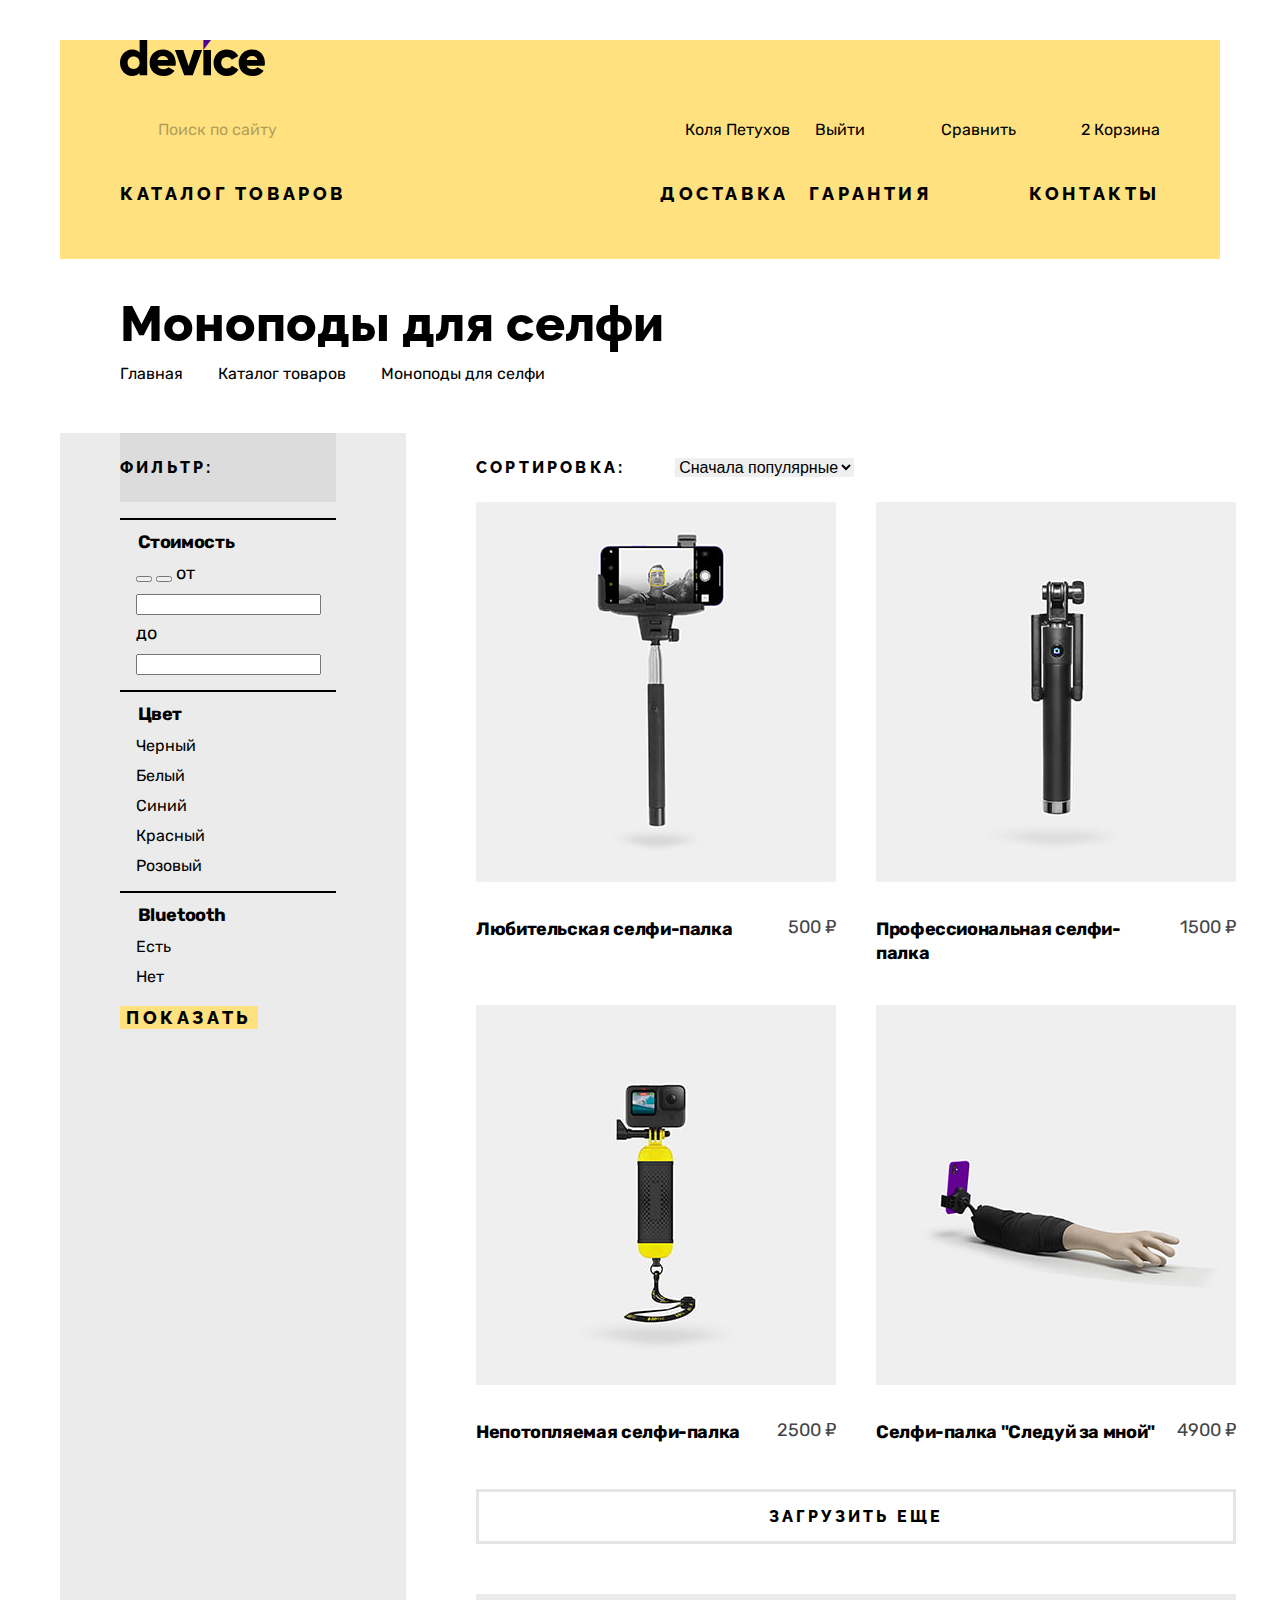
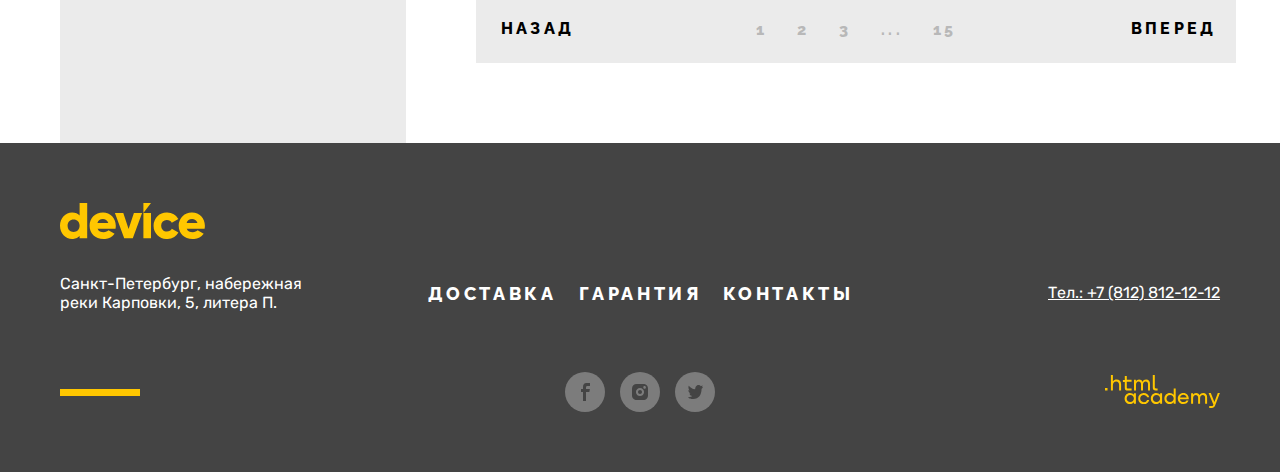
==== commit 43d68b1f: "Cетки на гридах" ====
--- a/catalog.html
+++ b/catalog.html
@@ -77,83 +77,89 @@
         <section class="products-filter">
           <p class="products-title filter-title">Фильтр:</p>
           <form class="catalog-filter" action="https://echo.htmlacademy.ru/" method="GET">
-            <fieldset class="filter-group">
-              <legend class="catalog-filter-title">Стоимость</legend>
-              <button class="range-toggle toggle-min" type="button">
-                <span class="visually-hidden">Изменить минимальную стоимость.</span>
-              </button>
-              <button class="range-toggle toggle-max" type="button">
-                <span class="visually-hidden">Изменить максимальную стоимость.</span>
-              </button>
+            <div class="filter-group">
+              <fieldset class="filter-fieldset">
+                <legend class="catalog-filter-title">Стоимость</legend>
+                <button class="range-toggle toggle-min" type="button">
+                  <span class="visually-hidden">Изменить минимальную стоимость.</span>
+                </button>
+                <button class="range-toggle toggle-max" type="button">
+                  <span class="visually-hidden">Изменить максимальную стоимость.</span>
+                </button>
 
-              <label class="filter-label">
-                от <input class="filter-input" type="number" name="min-price">
-              </label>
+                <label class="filter-label">
+                  от <input class="filter-input" type="number" name="min-price">
+                </label>
 
-              <label class="filter-label">
-                до <input class="filter-input" type="number" name="max-price">
-              </label>
+                <label class="filter-label">
+                  до <input class="filter-input" type="number" name="max-price">
+                </label>
 
-            </fieldset>
-            <fieldset class="filter-group">
-              <legend class="catalog-filter-title">Цвет</legend>
-              <ul class="filter-list">
-                <li class="filter-item">
-                  <label class="control">
-                    <input class="visually-hidden control-input" type="checkbox" name="black" checked>
-                    <span class="control-mark"></span>
-                    <span class="control-label">Черный</span>
-                  </label>
-                </li>
-                <li class="filter-item">
-                  <label class="control">
-                    <input class="visually-hidden control-input" type="checkbox" name="white" checked>
-                    <span class="control-mark"></span>
-                    <span class="control-label">Белый</span>
-                  </label>
-                </li>
-                <li class="filter-item">
-                  <label class="control">
-                    <input class="visually-hidden control-input" type="checkbox" name="blue">
-                    <span class="control-mark"></span>
-                    <span class="control-label">Синий</span>
-                  </label>
-                </li>
-                <li class="filter-item">
-                  <label class="control">
-                    <input class="visually-hidden control-input" type="checkbox" name="red">
-                    <span class="control-mark"></span>
-                    <span class="control-label">Красный</span>
-                  </label>
-                </li>
-                <li class="filter-item">
-                  <label class="control">
-                    <input class="visually-hidden control-input" type="checkbox" name="pink">
-                    <span class="control-mark"></span>
-                    <span class="control-label">Розовый</span>
-                  </label>
-                </li>
-              </ul>
-            </fieldset>
-            <fieldset>
-              <legend class="catalog-filter-title">Bluetooth</legend>
-              <ul class="filter-list">
-                <li class="filter-item">
-                  <label class="control">
-                    <input class="visually-hidden control-input" type="radio" name="bluetooth" value="yes">
-                    <span class="control-mark"></span>
-                    <span class="control-label">Есть</span>
-                  </label>
-                </li>
-                <li class="filter-item">
-                  <label class="control">
-                    <input class="visually-hidden control-input" type="radio" name="bluetooth" value="no">
-                    <span class="control-mark"></span>
-                    <span class="control-label">Нет</span>
-                  </label>
-                </li>
-              </ul>
-            </fieldset>
+              </fieldset>
+            </div>
+            <div class="filter-group">
+              <fieldset class="filter-fieldset">
+                <legend class="catalog-filter-title">Цвет</legend>
+                <ul class="filter-list">
+                  <li class="filter-item">
+                    <label class="control">
+                      <input class="visually-hidden control-input" type="checkbox" name="black" checked>
+                      <span class="control-mark"></span>
+                      <span class="control-label">Черный</span>
+                    </label>
+                  </li>
+                  <li class="filter-item">
+                    <label class="control">
+                      <input class="visually-hidden control-input" type="checkbox" name="white" checked>
+                      <span class="control-mark"></span>
+                      <span class="control-label">Белый</span>
+                    </label>
+                  </li>
+                  <li class="filter-item">
+                    <label class="control">
+                      <input class="visually-hidden control-input" type="checkbox" name="blue">
+                      <span class="control-mark"></span>
+                      <span class="control-label">Синий</span>
+                    </label>
+                  </li>
+                  <li class="filter-item">
+                    <label class="control">
+                      <input class="visually-hidden control-input" type="checkbox" name="red">
+                      <span class="control-mark"></span>
+                      <span class="control-label">Красный</span>
+                    </label>
+                  </li>
+                  <li class="filter-item">
+                    <label class="control">
+                      <input class="visually-hidden control-input" type="checkbox" name="pink">
+                      <span class="control-mark"></span>
+                      <span class="control-label">Розовый</span>
+                    </label>
+                  </li>
+                </ul>
+              </fieldset>
+            </div>
+            <div class="filter-group">
+              <fieldset class="filter-fieldset">
+                <legend class="catalog-filter-title">Bluetooth</legend>
+                <ul class="filter-list">
+                  <li class="filter-item">
+                    <label class="control">
+                      <input class="visually-hidden control-input" type="radio" name="bluetooth" value="yes">
+                      <span class="control-mark"></span>
+                      <span class="control-label">Есть</span>
+                    </label>
+                  </li>
+                  <li class="filter-item">
+                    <label class="control">
+                      <input class="visually-hidden control-input" type="radio" name="bluetooth" value="no">
+                      <span class="control-mark"></span>
+                      <span class="control-label">Нет</span>
+                    </label>
+                  </li>
+                </ul>
+              </fieldset>
+            </div>
             <button class="button" type="submit">Показать</button>
           </form>
         </section>
@@ -171,32 +177,40 @@
           <button class="sorting-direction sorting-down visually-hidden" type="button">Сортировка по возрастанию</button>
           <ul class="product-list">
             <li class="product-card">
-              <img class="card-image" src="img/catalog-img/product-1.jpg" width="360" height="380" alt="Любительская селфи-палка">
+              <a class="card-link" href="#">
+                <span class="card-button button">Подробнее</span>
+                <img class="card-image" src="img/catalog-img/product-1.jpg" width="360" height="380" alt="Любительская селфи-палка">
+              </a>
               <h3 class="card-title">Любительская селфи-палка</h3>
               <span class="new-note visually-hidden">NEW</span>
               <span class="card-price">500 ₽</span>
-              <a class="card-link button" href="#">Подробнее</a>
-            </li>
-            <li class="product-card">
-              <img class="card-image" src="img/catalog-img/product-2.jpg" width="360" height="380" alt="Профессиональная селфи-палка">
+            </li>
+            <li class="product-card">
+              <a class="card-link" href="#">
+                <span class="card-button button">Подробнее</span>
+                <img class="card-image" src="img/catalog-img/product-2.jpg" width="360" height="380" alt="Профессиональная селфи-палка">
+              </a>
               <h3 class="card-title">Профессиональная селфи-палка</h3>
               <span class="new-note visually-hidden">NEW</span>
               <span class="card-price">1500 ₽</span>
-              <a class="card-link button" href="#">Подробнее</a>
-            </li>
-            <li class="product-card">
-              <img class="card-image" src="img/catalog-img/product-3.jpg" width="360" height="380" alt="Непотопляемая селфи-палка">
+            </li>
+            <li class="product-card">
+              <a class="card-link" href="#">
+                <span class="card-button button">Подробнее</span>
+                <img class="card-image" src="img/catalog-img/product-3.jpg" width="360" height="380" alt="Непотопляемая селфи-палка">
+              </a>
               <h3 class="card-title">Непотопляемая селфи-палка</h3>
               <span class="new-note visually-hidden">NEW</span>
               <span class="card-price">2500 ₽</span>
-              <a class="card-link button" href="#">Подробнее</a>
-            </li>
-            <li class="product-card">
-              <img class="card-image" src="img/catalog-img/product-4.jpg" width="360" height="380" alt="Селфи-палка Следуй за мной">
+            </li>
+            <li class="product-card">
+              <a class="card-link" href="#">
+                <span class="card-button button">Подробнее</span>
+                <img class="card-image" src="img/catalog-img/product-4.jpg" width="360" height="380" alt="Селфи-палка Следуй за мной">
+              </a>
               <h3 class="card-title">Селфи-палка "Следуй за мной"</h3>
               <span class="new-note visually-hidden">NEW</span>
               <span class="card-price">4900 ₽</span>
-              <a class="card-link button" href="#">Подробнее</a>
             </li>
           </ul>
           <button class="more-products" type="button">Загрузить еще</button>
@@ -258,8 +272,8 @@
         <address class="footer-contacts">
           <p class="footer-phone"><a class="phone" href="tel:88128121212">Тел.: +7 (812) 812-12-12</a></p>
         </address>
-      </div>
-      <div class="footer-group">
+      <!-- </div>
+      <div class="footer-group"> -->
         <div class="decor-line"></div>
         <ul class="social-links">
           <li class="social-links-item">
--- a/styles/styles.css
+++ b/styles/styles.css
@@ -313,9 +313,9 @@
 }
 
 .categories-list {
-  display: flex;
-  justify-content: space-between;
-  flex-wrap: wrap;
+  display: grid;
+  grid-template-columns: repeat(6, 160px);
+  gap: 40px;
 }
 
 .categories-list-item {
@@ -629,9 +629,10 @@
 }
 
 .footer-group {
-  display: flex;
-  justify-content: space-between;
+  display: grid;
+  grid-template-columns: 260px 640px 260px;
   align-items: center;
+  row-gap: 60px;
   margin-bottom: 60px;
 }
 
@@ -642,6 +643,7 @@
 }
 
 .social-links {
+  justify-self: center;
   display: flex;
   flex-wrap: wrap;
 }
@@ -657,6 +659,14 @@
   margin-right: 0;
 }
 
+.ha-logo, .ha-logo-image {
+  display: block;
+}
+
+.ha-logo {
+  justify-self: end;
+}
+
 /* Footer end */
 /* Catalog start */
 
@@ -701,6 +711,15 @@
   margin-top: 0;
   padding: 25px 0;
   background-color: #DCDCDC;
+}
+
+.filter-fieldset {
+  border: none;
+}
+
+.filter-group {
+  border-top: 2px solid black;
+  padding-top: 12px;
 }
 
 .control-label {
@@ -744,17 +763,24 @@
 }
 
 .product-list {
-  display: flex;
-  justify-content: space-between;
-  flex-wrap: wrap;
+  display: grid;
+  grid-template-columns: 360px 360px;
+  gap: 40px;
   margin-bottom: 45px;
 }
 
 .product-card {
-  width: 360px;
+  display: grid;
+  grid-template-columns: 280px 80px;
+  grid-template-rows: 380px auto;
+  row-gap: 35px;
 }
 
 .card-title {
+  grid-column: 1 / 2;
+  align-self: start;
+  margin: 0;
+  padding: 0;
   font-weight: bold;
   font-size: 18px;
   line-height: 24px;
@@ -762,9 +788,46 @@
 }
 
 .card-price {
+  display: block;
+  align-self: start;
+  grid-column: 2 / 3;
   line-height: 21px;
   color: #444444;
   text-align: right;
+}
+
+.card-link {
+  display: grid;
+  grid-template-columns: 360px;
+  grid-template-rows: 380px;
+  grid-column: 1 / -1;
+}
+
+.card-image {
+  object-fit: cover;
+}
+
+.card-image, .card-button {
+  display: block;
+  padding: 0;
+  grid-row: 1 / -1;
+  grid-column: 1 / -1;
+}
+
+.card-button {
+  width: 180px;
+  align-self: center;
+  justify-self: center;
+  opacity: 0;
+  z-index: 1;
+}
+
+.card-link:hover .card-button {
+  opacity: 1;
+}
+
+.card-link:hover .card-image {
+  opacity: 0.8;
 }
 
 .more-products {
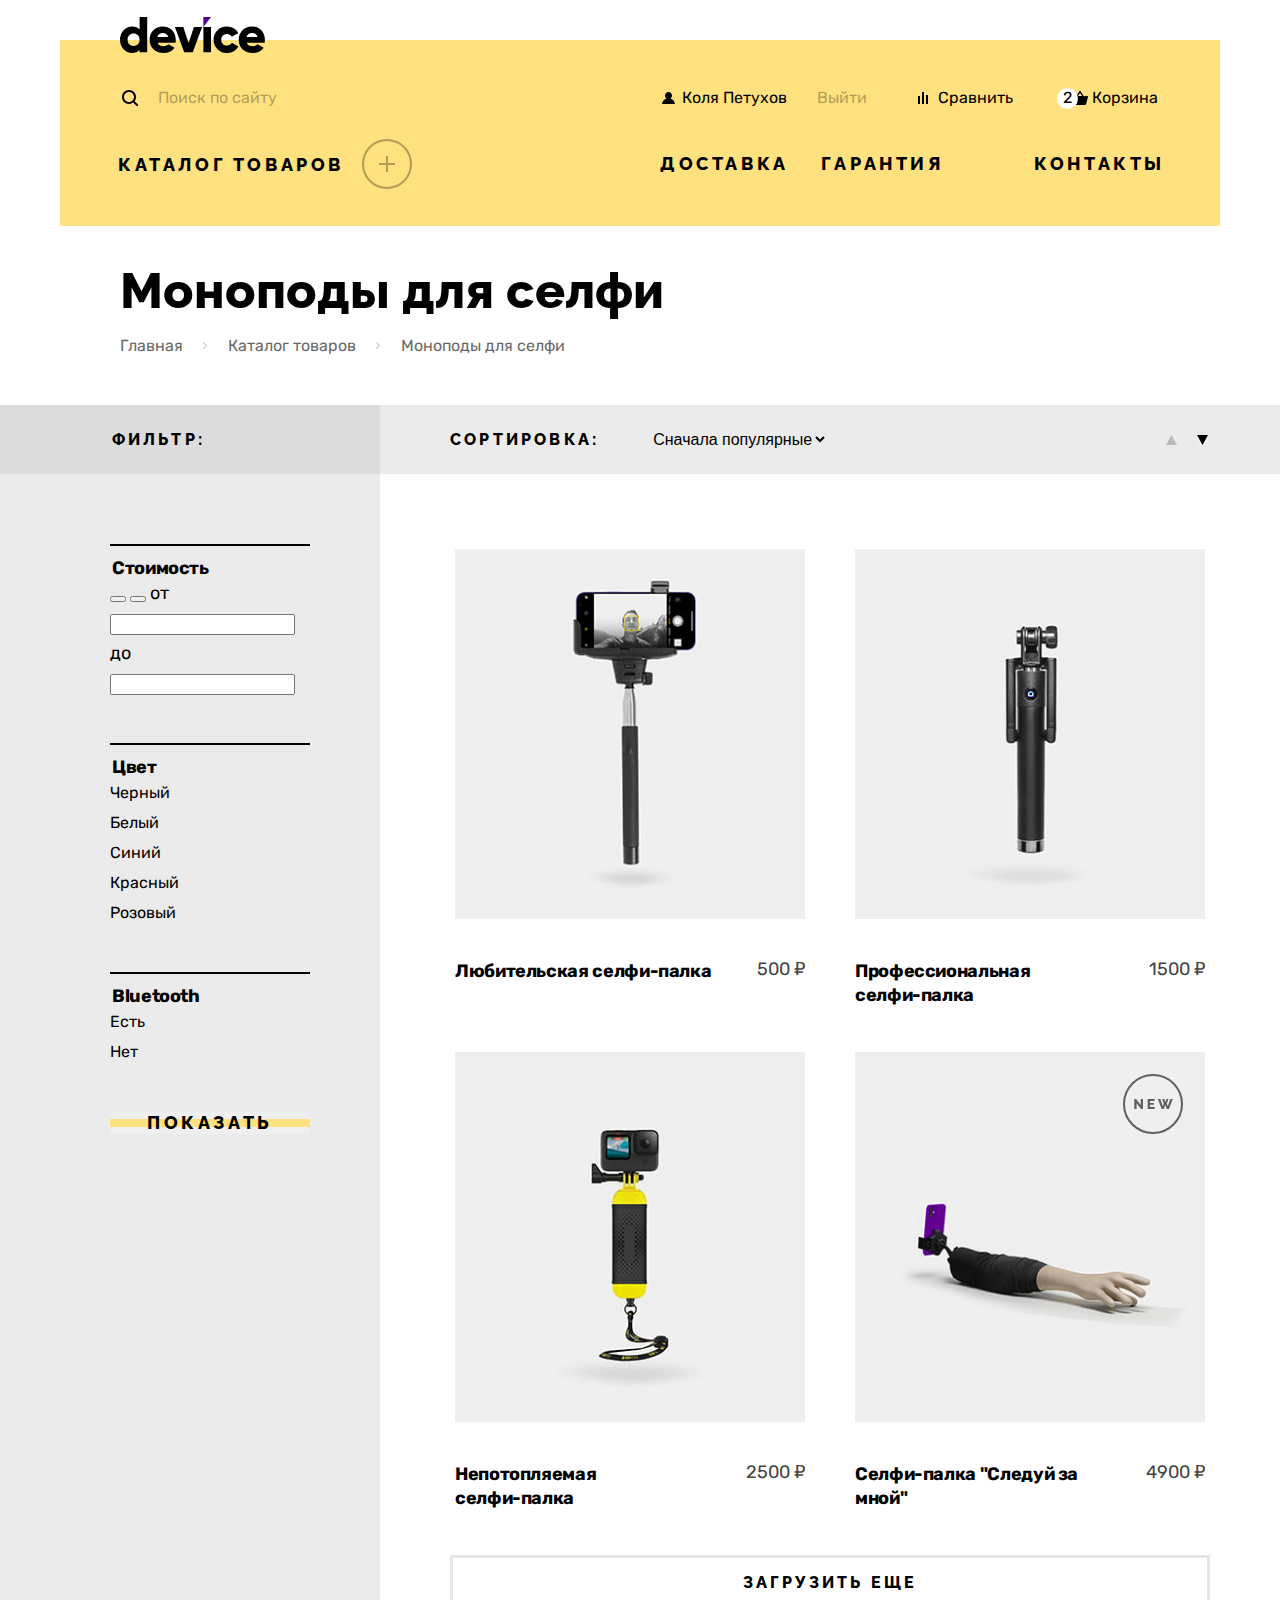
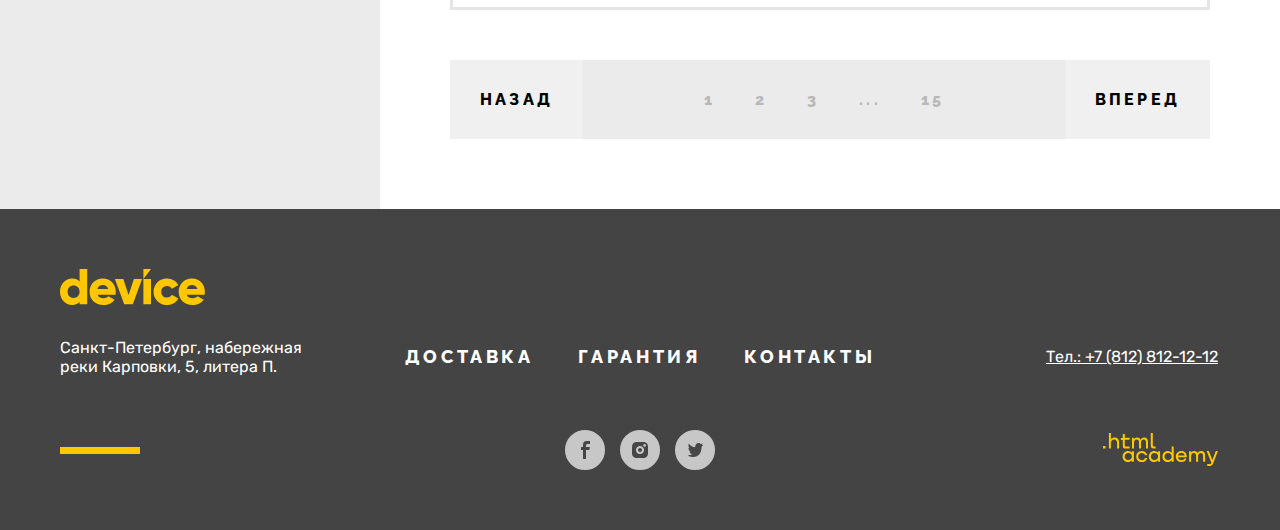
==== commit b58d7f02: "Декоративные элементы" ====
--- a/catalog.html
+++ b/catalog.html
@@ -18,29 +18,31 @@
           <div class="navigation-user-item navigation-search">
             <form class="search-form" action="https://echo.htmlacademy.ru/" method="get">
               <label class="visually-hidden" for="cite-search">Поиск по сайту</label>
-              <input class="search-input" type="search" id="cite-search" name="q" placeholder="Поиск по сайту">
-              <button class="visually-hidden" type="submit">Найти</button>
+              <input class="search-input" type="search" id="cite-search" name="q" placeholder="Поиск по сайту" required>
+              <button class="search-button" type="submit">Найти</button>
             </form>
           </div>
           <ul class="inner-navigation">
             <li class="navigation-user-item">
-              <a class="navigation-user-link" href="#">Коля Петухов</a>
+              <a class="navigation-user-link login" href="#">Коля Петухов</a>
             </li>
             <li class="navigation-user-item">
-              <a class="navigation-user-link" href="#">Выйти</a>
+              <a class="navigation-user-link logout-link" href="#">Выйти</a>
             </li>
             <li class="navigation-user-item">
-              <a class="navigation-user-link" href="#">Сравнить</a>
+              <a class="navigation-user-link compare" href="#">Сравнить</a>
             </li>
             <li class="navigation-user-item navigation-basket">
-              <span class="basket-count">2</span>
-              <a class="navigation-user-link basket-link" href="#">Корзина</a>
+              <a class="navigation-user-link basket-link" href="#"><span class="basket-count">2</span>Корзина</a>
             </li>
           </ul>
         </div>
         <div class="navigation-list navigation-list-inner">
-          <div class="navigation-list-item">
-            <a class="navigation-link catalog-link" href="catalog.html">Каталог товаров</a>
+          <div class="navigation-list-item catalog-link-group">
+            <a class="navigation-link catalog-link" href="catalog.html">
+              <span class="catalog-link-title">Каталог товаров</span>
+              <span class="catalog-link-button"></span>
+            </a>
           </div>
           <ul class="inner-navigation">
             <li class="navigation-list-item">
@@ -63,19 +65,22 @@
         <h1 class="section-title inner-header-title">Моноподы для селфи</h1>
         <ul class="breadcrumbs">
           <li class="breadcrumbs-item">
-            <a class="breadcrumbs-link" href="index.html">Главная</a>
+            <a class="breadcrumbs-link" href="index.html"><span>Главная</span></a>
           </li>
           <li class="breadcrumbs-item">
-            <a class="breadcrumbs-link" href="#">Каталог товаров</a>
+            <a class="breadcrumbs-link" href="#"><span>Каталог товаров</span></a>
           </li>
           <li class="breadcrumbs-item">
-            <a class="breadcrumbs-link" href="#">Моноподы для селфи</a>
+            <a class="breadcrumbs-link" href="#"><span>Моноподы для селфи</span></a>
           </li>
         </ul>
       </header>
+    </div>
       <section class="catalog-products">
-        <section class="products-filter">
-          <p class="products-title filter-title">Фильтр:</p>
+        <div class="filter-title">
+          <p class="products-title">Фильтр:</p>
+        </div>
+        <div class="products-filter filter">
           <form class="catalog-filter" action="https://echo.htmlacademy.ru/" method="GET">
             <div class="filter-group">
               <fieldset class="filter-fieldset">
@@ -160,10 +165,10 @@
                 </ul>
               </fieldset>
             </div>
-            <button class="button" type="submit">Показать</button>
+            <button class="button" type="submit"><span>Показать</span></button>
           </form>
-        </section>
-        <section class="products-sort">
+        </div>
+        <div class="sort-form">
           <form class="sorting-type" action="https://echo.htmlacademy.ru/" method="GET">
             <label class="products-title sorting-title" for="sorting">Сортировка:</label>
             <select class="select-control" name="sorting" id="sorting">
@@ -172,45 +177,49 @@
               <option value="expensive">Сначала дорогие</option>
             </select>
             <button class="visually-hidden" type="submit">Отсортировать товары</button>
+            <div class="sorting-direction">
+              <button class="direction-btn sorting-up sorting-disabled" type="button"><span class="visually-hidden">Сортировка по убыванию</span></button>
+              <button class="direction-btn sorting-down" type="button"><span class="visually-hidden">Сортировка по возрастанию</span></button>
+            </div>
           </form>
-          <button class="sorting-direction sorting-down visually-hidden" type="button">Сортировка по убыванию</button>
-          <button class="sorting-direction sorting-down visually-hidden" type="button">Сортировка по возрастанию</button>
+        </div>
+        <div class="products-sort products">
           <ul class="product-list">
             <li class="product-card">
               <a class="card-link" href="#">
-                <span class="card-button button">Подробнее</span>
+                <span class="card-button button"><span>Подробнее</span></span>
                 <img class="card-image" src="img/catalog-img/product-1.jpg" width="360" height="380" alt="Любительская селфи-палка">
-              </a>
-              <h3 class="card-title">Любительская селфи-палка</h3>
-              <span class="new-note visually-hidden">NEW</span>
-              <span class="card-price">500 ₽</span>
+                <h3 class="card-title">Любительская селфи-палка</h3>
+                <span class="new-note visually-hidden">NEW</span>
+                <span class="card-price">500 ₽</span>
+              </a>
             </li>
             <li class="product-card">
               <a class="card-link" href="#">
-                <span class="card-button button">Подробнее</span>
+                <span class="card-button button"><span>Подробнее</span></span>
                 <img class="card-image" src="img/catalog-img/product-2.jpg" width="360" height="380" alt="Профессиональная селфи-палка">
-              </a>
-              <h3 class="card-title">Профессиональная селфи-палка</h3>
-              <span class="new-note visually-hidden">NEW</span>
-              <span class="card-price">1500 ₽</span>
+                <h3 class="card-title">Профессиональная<br>селфи-палка</h3>
+                <span class="new-note visually-hidden">NEW</span>
+                <span class="card-price">1500 ₽</span>
+              </a>
             </li>
             <li class="product-card">
               <a class="card-link" href="#">
-                <span class="card-button button">Подробнее</span>
+                <span class="card-button button"><span>Подробнее</span></span>
                 <img class="card-image" src="img/catalog-img/product-3.jpg" width="360" height="380" alt="Непотопляемая селфи-палка">
-              </a>
-              <h3 class="card-title">Непотопляемая селфи-палка</h3>
-              <span class="new-note visually-hidden">NEW</span>
-              <span class="card-price">2500 ₽</span>
+                <h3 class="card-title">Непотопляемая<br>селфи-палка</h3>
+                <span class="new-note visually-hidden">NEW</span>
+                <span class="card-price">2500 ₽</span>
+              </a>
             </li>
             <li class="product-card">
               <a class="card-link" href="#">
-                <span class="card-button button">Подробнее</span>
+                <span class="card-button button"><span>Подробнее</span></span>
                 <img class="card-image" src="img/catalog-img/product-4.jpg" width="360" height="380" alt="Селфи-палка Следуй за мной">
-              </a>
-              <h3 class="card-title">Селфи-палка "Следуй за мной"</h3>
-              <span class="new-note visually-hidden">NEW</span>
-              <span class="card-price">4900 ₽</span>
+                <h3 class="card-title">Селфи-палка "Следуй за мной"</h3>
+                <span class="new-note"></span>
+                <span class="card-price">4900 ₽</span>
+              </a>
             </li>
           </ul>
           <button class="more-products" type="button">Загрузить еще</button>
@@ -223,19 +232,19 @@
             <li class="pagination-item">
               <ul class="pagination-group">
                 <li class="pagination-item">
-                  <a class="pagination-link" href="#">1</a>
-                </li>
-                <li class="pagination-item">
-                  <a class="pagination-link" href="#">2</a>
-                </li>
-                <li class="pagination-item">
-                  <a class="pagination-link" href="#">3</a>
-                </li>
-                <li class="pagination-item">
-                  <a class="pagination-link">...</a>
-                </li>
-                <li class="pagination-item">
-                  <a class="pagination-link" href="#">15</a>
+                  <a class="pagination-link" href="#"><span class="page-num">1</span></a>
+                </li>
+                <li class="pagination-item">
+                  <a class="pagination-link" href="#"><span class="page-num">2</span></a>
+                </li>
+                <li class="pagination-item">
+                  <a class="pagination-link" href="#"><span class="page-num">3</span></a>
+                </li>
+                <li class="pagination-item">
+                  <span class="pagination-link"><span class="page-num">...</span></span>
+                </li>
+                <li class="pagination-item">
+                  <a class="pagination-link" href="#"><span class="page-num">15</span></a>
                 </li>
               </ul>
             </li>
@@ -245,9 +254,8 @@
               </a>
             </li>
           </ul>
-        </section>
+        </div>
       </section>
-    </div>
   </main>
   <footer class="footer">
     <div class="page-container">
@@ -270,24 +278,44 @@
           </li>
         </ul>
         <address class="footer-contacts">
-          <p class="footer-phone"><a class="phone" href="tel:88128121212">Тел.: +7 (812) 812-12-12</a></p>
+          <p class="footer-phone"><a class="phone phone-link" href="tel:88128121212">Тел.: +7 (812) 812-12-12</a></p>
         </address>
-      <!-- </div>
-      <div class="footer-group"> -->
+      </div>
+      <div class="footer-group footer-end">
         <div class="decor-line"></div>
         <ul class="social-links">
           <li class="social-links-item">
-            <a class="social-link" href="https://www.facebook.com/htmlacademy"><img src="img/icons/facebook-icon.svg" width="40" height="40" alt="Фейсбук"></a>
+            <a class="social-link" href="https://www.facebook.com/htmlacademy">
+              <svg width="40" height="40" viewBox="0 0 40 40" fill="none" xmlns="http://www.w3.org/2000/svg">
+              <path d="M22.5 14H25V11H21.6C18.8 11 18 12.7 18 15.2V17H16V20H18V29H21V20H24.3L24.9 17H21V15.5C21 14.7 21.3 14 22.5 14Z" />
+              </svg>
+            </a>
           </li>
           <li class="social-links-item">
-            <a class="social-link" href="https://www.instagram.com/htmlacademy"><img src="img/icons/instagram-icon.svg" width="40" height="40" alt="Инстаграм"></a>
+            <a class="social-link" href="https://www.instagram.com/htmlacademy">
+              <svg width="40" height="40" viewBox="0 0 40 40" fill="none" xmlns="http://www.w3.org/2000/svg">
+                <path d="M20 22C21.1046 22 22 21.1046 22 20C22 18.8954 21.1046 18 20 18C18.8954 18 18 18.8954 18 20C18 21.1046 18.8954 22 20 22Z"/>
+                <path d="M26.7 13.3C25.8 12.4 24.7 12 23.3 12H16.7C13.9 12 12 13.9 12 16.7V23.3C12 24.7 12.4 25.9 13.4 26.7C14.3 27.6 15.4 28 16.7 28H23.3C24.7 28 25.9 27.6 26.7 26.7C27.5 25.8 28 24.7 28 23.3V16.7C28 15.3 27.6 14.1 26.7 13.3ZM20 24.1C17.8 24.1 15.9 22.3 15.9 20C15.9 17.7 17.8 15.9 20 15.9C22.2 15.9 24.1 17.7 24.1 20C24.1 22.3 22.2 24.1 20 24.1ZM24.6 16.7C23.9 16.7 23.3 16.2 23.3 15.4C23.3 14.6 23.8 14.1 24.6 14.1C25.3 14.1 25.9 14.7 25.9 15.4C25.9 16.1 25.3 16.7 24.6 16.7Z"/>
+                </svg>
+            </a>
           </li>
           <li class="social-links-item">
-            <a class="social-link" href="https://twitter.com/htmlacademy_ru"><img src="img/icons/twitter-icon.svg" width="40" height="40" alt="Твиттер"></a>
+            <a class="social-link" href="https://twitter.com/htmlacademy_ru">
+              <svg width="40" height="40" viewBox="0 0 40 40" fill="none" xmlns="http://www.w3.org/2000/svg">
+                <g clip-path="url(#clip0)">
+                <path d="M22.7 13.1C24.2 12.6 25.3 13.4 25.9 14.2C26.4 14 27 13.8 27.6 13.6C27.6 14.4 27.1 15 26.8 15.2C27.5 15.4 28 14.8 28 14.8C27.9 15.7 27.1 16.5 26.6 16.7C26.4 23 23.8 27.1 17.7 27C17.2 27 17.8 27 17.3 27C17 27 13.6 26.6 13 25.2C15 25.4 16.4 24.8 17.1 24.1C16.3 23.8 14.7 23.7 14.5 21.3C14.8 21.5 15 21.6 15.6 21.5C14.5 20.7 13.3 20 13.4 18C13.7 18.3 14.3 18.5 14.6 18.4C14 18.2 12.8 15.3 13.8 13.8C15.4 15.5 17.1 17.2 20.1 17.3C20.3 15.2 21.1 13.8 22.7 13.1Z"/>
+                </g>
+                <defs>
+                <clipPath id="clip0">
+                <rect width="15" height="14" transform="translate(13 13)"/>
+                </clipPath>
+                </defs>
+                </svg>
+            </a>
           </li>
         </ul>
         <a class="ha-logo" href="https://htmlacademy.ru/">
-          <img class="ha-logo-image" src="img/htmlacademy-logo.svg" width="115" height="34" alt="Логотип HTML Academy">
+          <svg width="115" height="34" fill="none" xmlns="http://www.w3.org/2000/svg"><path d="M0 12.9v2.6h2.5v-2.6H0ZM11.6 4.5c-1.6 0-2.8.7-3.6 1.7h-.1V0h-2v15.5h2v-5.3c0-2.1 1.3-3.6 3.3-3.6 1.8 0 2.9 1.4 2.9 3.2v5.7h2V9.4c.1-3-1.8-4.9-4.5-4.9ZM26.6 4.8h-4.8V1.1h-2v3.8h-1.9v2h1.9v6c0 1.7 1 2.7 2.7 2.7h4.1v-2h-3.7c-.7 0-1.1-.4-1.1-1.1V6.8h4.8v-2ZM41.1 4.6c-1.6 0-2.9.8-3.5 2.1h-.1c-.6-1.2-1.8-2.1-3.4-2.1-1.4 0-2.5.8-3.1 1.8h-.1V4.8H29v10.6h2V10c0-2 1-3.5 2.6-3.5 1.5 0 2.4 1 2.4 2.6v6.3h2V9.8c0-2.4 1.4-3.3 2.6-3.3 1.5 0 2.4 1 2.4 2.6v6.3h2V8.9c.1-2.5-1.4-4.3-3.9-4.3ZM47.8 12.7c0 1.7 1 2.7 2.8 2.7h2v-2h-1.7c-.7 0-1.1-.4-1.1-1.1V0h-2v12.7ZM28.9 19.7c-.9-1.1-2.2-1.8-3.9-1.8-3.1 0-5.4 2.3-5.4 5.6s2.3 5.6 5.4 5.6c1.8 0 3-.8 3.8-1.9h.1v1.6h2V18.2h-2v1.5Zm-3.6 7.4c-2.2 0-3.6-1.6-3.6-3.6s1.4-3.6 3.6-3.6 3.6 1.6 3.6 3.6c0 1.9-1.4 3.6-3.6 3.6ZM44.2 22c-.5-2.4-2.6-4.1-5.4-4.1a5.4 5.4 0 0 0-5.6 5.6c0 3.1 2.2 5.6 5.6 5.6 2.8 0 4.9-1.8 5.4-4.2h-2.1a3.4 3.4 0 0 1-3.3 2.3c-2.2 0-3.6-1.6-3.6-3.6s1.4-3.6 3.6-3.6c1.6 0 2.8 1 3.3 2.2h2.1V22ZM55.1 19.7c-.9-1.1-2.2-1.8-3.9-1.8-3.1 0-5.4 2.3-5.4 5.6s2.3 5.6 5.4 5.6c1.8 0 3-.8 3.8-1.9h.1v1.6h2V18.2h-2v1.5Zm-3.6 7.4c-2.2 0-3.6-1.6-3.6-3.6s1.4-3.6 3.6-3.6 3.6 1.6 3.6 3.6c0 1.9-1.5 3.6-3.6 3.6ZM68.7 19.8c-.9-1.1-2.2-1.9-3.9-1.9-3.1 0-5.4 2.3-5.4 5.6s2.2 5.6 5.4 5.6c1.7 0 3-.8 3.8-1.8h.1v1.5h2V13.4h-2v6.4Zm-3.6 7.3c-2.2 0-3.6-1.6-3.6-3.6s1.4-3.6 3.6-3.6 3.6 1.6 3.6 3.6c-.1 2-1.5 3.6-3.6 3.6ZM78.3 17.9c-3.3 0-5.5 2.5-5.5 5.6 0 3 2.1 5.6 5.5 5.6 2.5 0 4.5-1.3 5.2-3.6h-2.1c-.5 1-1.6 1.6-3 1.6-1.9 0-3.3-1.3-3.4-2.9h8.8c.2-3.6-2-6.3-5.5-6.3Zm0 1.9c1.7 0 3 1 3.3 2.6h-6.5c.3-1.5 1.5-2.6 3.2-2.6ZM98.2 17.9c-1.6 0-2.9.8-3.6 2h-.1c-.6-1.2-1.8-2-3.4-2-1.4 0-2.5.7-3.1 1.8v-1.5h-1.9v10.6h2v-5.4c0-2 1-3.4 2.6-3.5 1.5 0 2.4 1 2.4 2.6v6.3h2v-5.6c0-2.4 1.4-3.3 2.6-3.3 1.5 0 2.4 1 2.4 2.6v6.3h2v-6.5c.1-2.6-1.4-4.4-3.9-4.4ZM109.4 27l-3.6-8.9h-2.2l4.8 11.6c-.3.9-.7 1.2-1.7 1.2h-2.5v2h2.5c1.8 0 2.8-.8 3.5-2.6l4.7-12.2h-2.1l-3.4 8.9Z"/></svg>
         </a>
       </div>
     </div>
--- a/styles/styles.css
+++ b/styles/styles.css
@@ -59,6 +59,13 @@
   padding: 0;
 }
 
+input[type=text]::-ms-clear {  display: none; width : 0; height: 0; }
+input[type=text]::-ms-reveal {  display: none; width : 0; height: 0; }
+input[type="search"]::-webkit-search-decoration,
+input[type="search"]::-webkit-search-cancel-button,
+input[type="search"]::-webkit-search-results-button,
+input[type="search"]::-webkit-search-results-decoration { display: none; }
+
 .visually-hidden {
   position: absolute;
   width: 1px;
@@ -71,6 +78,7 @@
 }
 
 .button {
+  position: relative;
   font-family: "Raleway", Helvetica, sans-serif;
   font-weight: 800;
   font-size: 18px;
@@ -79,8 +87,41 @@
   text-transform: uppercase;
   text-align: center;
   color: black;
-  background-color: #FFE17F;
   border: none;
+  z-index: 0;
+}
+
+.button::before {
+  content: "";
+  position: absolute;
+  height: 8px;
+  top: 50%;
+  left: 0;
+  right: 0;
+  margin-top: -4px;
+  background-color: rgba(255,225,127,1);
+  z-index: -1;
+}
+
+.button:not(.services-current):hover,
+.button:not(.services-current):active {
+  background: #FFE17F;
+}
+
+.button:focus {
+  outline: none;
+}
+
+.button:active span {
+  opacity: 0.3;
+}
+
+.button:not(.services-current):focus::before {
+  background-color: rgba(175,79,255,1);
+}
+
+.button:active::before {
+  background: none;
 }
 
 .page-container {
@@ -113,33 +154,52 @@
   color: black;
 }
 
-.navigation-user {
-  display: flex;
-  flex-wrap: wrap;
-  margin: 35px 0 29px;
-  font-size: 16px;
-  line-height: 19px;
-}
-
-.navigation-user-item {
-  padding-left: 25px;
-}
-
-.navigation-user-item:nth-child(3) {
-  margin-left: auto;
-  margin-right: 40px;
-}
-
 .navigation-search {
   margin-right: auto;
   padding-left: 0;
 }
 
+.search-form {
+  position: relative;
+  width: 500px;
+}
+
 .search-input {
-  width: 300px;
+  margin-left: -16px;
+  box-sizing: border-box;
+  width: 516px;
+  padding: 8px 0;
   background: none;
-  border: none;
-  margin-left: 36px;
+  border: 2px solid transparent;
+  border-radius: 20px;
+  padding-left: 52px;
+  background-image: url("../img/icons/search-icon.svg");
+  background-repeat: no-repeat;
+  background-position: 16px center;
+  font-family: "Rubik", Helvetica, sans-serif;
+  font-style: normal;
+  font-weight: 400;
+  font-size: 16px;
+  line-height: 19px;
+}
+
+.search-button {
+  cursor: pointer;
+  visibility: hidden;
+  position: absolute;
+  width: 160px;
+  right: 0;
+  padding: 8px 0;
+  margin: 0;
+  background: none;
+  border: 2px solid #AF4FFF;
+  box-sizing: border-box;
+  border-radius: 0 20px 20px 0;
+  font-family: "Rubik", Helvetica, sans-serif;
+  font-style: normal;
+  font-weight: 400;
+  font-size: 16px;
+  line-height: 19px;
 }
 
 .search-input::placeholder {
@@ -152,14 +212,121 @@
   opacity: 0.3;
 }
 
+.search-input:hover::placeholder {
+  opacity: 0.6;
+}
+
+.search-input:focus {
+  outline: none;
+  border-color: #AF4FFF;
+  border-radius: 20px;
+}
+
+.search-input:valid {
+  width: 358px;
+  border-radius: 20px 0 0 20px;
+  border-color: black;
+}
+
+.search-input:valid + .search-button {
+  visibility: visible;
+  border-color: black;
+}
+
+.search-input:valid + .search-button:focus {
+  outline: none;
+  border-color: #AF4FFF;
+}
+
+.search-input:valid + .search-button:hover {
+  color: white;
+  background: black;
+}
+
+.search-input:valid + .search-button:active {
+  color: rgba(255, 255, 255, 0.3);
+  border-color: black;
+}
+
+.navigation-user {
+  display: flex;
+  flex-wrap: wrap;
+  align-items: center;
+  margin: 14px 0 3px;
+  font-size: 16px;
+  line-height: 19px;
+}
+
+.navigation-user-item:nth-child(3) {
+  margin-left: auto;
+  margin-right: 40px;
+}
+
+.navigation-user-link {
+  display: block;
+  padding: 10px 15px 10px 40px;
+  margin-left: -20px;
+  background-repeat: no-repeat;
+  background-position: 20px center;
+  border: 2px solid transparent;
+  box-sizing: border-box;
+  border-radius: 20px;
+}
+
+.navigation-user-link:focus {
+  outline: none;
+  border-color: #AF4FFF;
+}
+
+.navigation-user-link:hover {
+  opacity: 0.6;
+  border-color: transparent;
+}
+
+.navigation-user-link:active {
+  opacity: 0.3;
+  border-color: transparent;
+}
+
 .logout {
   visibility: hidden;
 }
 
+.logout-link {
+  opacity: 0.3;
+  padding-left: 10px;
+margin-left: 1px;
+}
+
+.login {
+  background-image: url("../img/icons/user-icon.svg");
+}
+
+.compare {
+  background-image: url("../img/icons/compare-icon.svg");
+}
+
+.basket-link {
+  position: relative;
+  background-image: url("../img/icons/basket-icon.svg");
+  margin-right: -15px;
+}
+
+.basket-count {
+  position: absolute;
+  width: 21px;
+  height: 21px;
+  border-radius: 50%;
+  background-color: white;
+  text-align: center;
+  left: 5px;
+}
+
 .navigation-logo {
   display: block;
   width: 145px;
   margin-left: 60px;
+  margin-top: -23px;
 }
 
 .navigation-list, .navigation-user {
@@ -178,14 +345,15 @@
   display: flex;
   flex-wrap: wrap;
   justify-content: space-between;
+  align-items: center;
 }
 
 .navigation-list-main {
-  padding-bottom: 150px;
+  padding-bottom: 135px;
 }
 
 .navigation-list-inner {
-  padding-bottom: 40px;
+  padding-bottom: 20px;
 }
 
 .inner-navigation {
@@ -198,6 +366,8 @@
 .navigation-list-item:nth-child(3n) {
   max-width: 200px;
   margin-left: auto;
+  margin-right: -27px;
+  text-align: right;
 }
 
 .navigation-link {
@@ -206,18 +376,110 @@
   margin-right: 20px;
 }
 
+.navigation-link:not(.catalog-link) {
+  position: relative;
+  padding: 14px 20px 15px 20px;
+  border: 2px solid transparent;
+  box-sizing: border-box;
+  border-radius: 25px;
+}
+
+.navigation-link:not(.catalog-link)::before {
+  content: "";
+  position: absolute;
+  left: 20px;
+  right: 25px;
+  bottom: 7px;
+  height: 2px;
+  background: transparent;
+}
+
+.navigation-link:not(.catalog-link):focus {
+  outline: none;
+  border-color: #AF4FFF;
+}
+
+.navigation-link:not(.catalog-link):hover::before {
+  background: black;
+}
+
+.navigation-link:not(.catalog-link):active {
+  opacity: 0.3;
+  border-color: transparent;
+}
+
+.inner-navigation .navigation-link:first-child {
+  margin-left: -22px;
+  margin-right: 10px;
+}
+
 .navigation-list-item:nth-child(3n) .navigation-link {
   margin-right: 0;
 }
 
 .catalog-link {
-  padding-right: 70px;
+  display: flex;
+  align-items: center;
+  margin-left: -20px;
+}
+
+.catalog-link-title {
+  padding: 14.5px 16px;
   margin-right: 0;
+  border: 2px solid transparent;
+  box-sizing: border-box;
+  border-radius: 25px;
+}
+
+.catalog-link-button {
+  width: 50px;
+  height: 50px;
+  padding: 0;
+  border-radius: 50%;
+  border: 2px solid black;
+  box-sizing: border-box;
+  background-image: url("../img/icons/plus-icon.svg");
+  background-repeat: no-repeat;
+  background-position: center;
+  opacity: 0.3;
+}
+
+.catalog-link:focus {
+  outline: none;
+}
+
+.catalog-link:focus .catalog-link-title {
+  border-color: #AF4FFF;
+}
+
+.catalog-link:hover .catalog-link-title,
+.catalog-link:active .catalog-link-title {
+  border-color: transparent;
+}
+
+.catalog-link:hover .catalog-link-button {
+  opacity: 1;
+  background-image: url("../img/icons/minus-icon.svg");
+}
+
+.catalog-link:active {
+  opacity: 0.3;
+}
+
+.catalog-link:active .catalog-link-button {
+  opacity: 0.3;
+  background-image: url("../img/icons/minus-icon.svg");
 }
 
 /* Header end */
 /* Main page start */
 
+.slider {
+  position: relative;
+  margin-top: -150px;
+  margin-bottom: 60px;
+}
+
 .slide {
   display: flex;
   justify-content: space-between;
@@ -225,22 +487,67 @@
 
 .slide-title {
   margin-top: 0;
-  margin-bottom: 20px;
+  margin-bottom: 29px;
 }
 
 .slide-content {
   margin-top: 0;
-  margin-bottom: 30px;
+  margin-bottom: 35px;
 }
 
 .slide-link {
   display: block;
   width: 220px;
-  margin-bottom: 70px;
+  padding: 15px 0;
+  margin-bottom: 55px;
 }
 
 .slide-gallery {
+  position: relative;
   width: 560px;
+}
+
+.slide-button {
+  position: absolute;
+  cursor: pointer;
+  width: 40px;
+  height: 80px;
+  top: 50%;
+  padding: 0;
+  margin: 0;
+  margin-top: -40px;
+  background: none;
+  border: none;
+}
+
+.slide-button:hover {
+  opacity: 0.6;
+}
+
+.slide-button:focus {
+  outline: none;
+  border: 2px solid #AF4FFF;
+  box-sizing: border-box;
+  border-radius: 6px;
+}
+
+.slide-button:active {
+  opacity: 0.3;
+  border: none;
+}
+
+.gallery-prev {
+  left: 0;
+  background-image: url("../img/icons/slider-prev-arrow.svg");
+  background-repeat: no-repeat;
+  background-position: center;
+}
+
+.gallery-next {
+  right: 0;
+  background-image: url("../img/icons/slider-next-arrow.svg");
+  background-repeat: no-repeat;
+  background-position: center;
 }
 
 .slide-description {
@@ -248,11 +555,13 @@
 }
 
 .slide-number {
+  display: block;
+  margin: 80px 50px 10px 0;
   font-weight: 800;
   font-size: 180px;
   line-height: 30px;
   text-align: right;
-  color: #fff;
+  color: #FFF;
 }
 
 .slide-features {
@@ -260,7 +569,7 @@
 }
 
 .slide-feature {
-  margin-right: 40px;
+  margin-right: 20px;
 }
 
 .feature-value b {
@@ -281,8 +590,13 @@
 }
 
 .slider-pagination {
+  position: absolute;
+  top: 364px;
+  right: 61px;
   list-style-type: none;
   display: flex;
+  margin: 0;
+  padding: 0;
 }
 
 .slider-pagination-item {
@@ -294,6 +608,7 @@
 }
 
 .pagination-button {
+  cursor: pointer;
   display: block;
   box-sizing: border-box;
   width: 12px;
@@ -308,8 +623,22 @@
   background-color: black;
 }
 
+.pagination-button:not(.pagination-current):hover {
+  opacity: 0.6;
+}
+
+.pagination-button:not(.pagination-current):focus {
+  border-color: #AF4FFF;
+  outline: none;
+}
+
+.pagination-button:not(.pagination-current):active {
+  border-color: black;
+  opacity: 0.3;
+}
+
 .categories {
-  margin-bottom: 70px;
+  margin-bottom: 168px;
 }
 
 .categories-list {
@@ -330,20 +659,57 @@
  letter-spacing: -0.02em;
 }
 
-.category-icon {
+.category {
   width: 160px;
   height: 160px;
+  margin-bottom: 30px;
+  box-sizing: border-box;
   background-color: #FFE17F;
+}
+
+.category-icon {
+  display: block;
+  width: 100%;
+  height: 100%;
   background-repeat: no-repeat;
   background-position: center;
 }
 
+.categories-link:hover .category,
+.categories-link:active .category {
+  background-color: #FFC700;
+}
+
+.categories-link:focus {
+  outline: none;
+  color: #AF4FFF;
+}
+
+.categories-link:focus .category {
+  outline: none;
+  border: 5px solid #AF4FFF;
+}
+
+.categories-link:active {
+  color: black;
+  opacity: 0.3;
+}
+
+.categories-link:active .category {
+  border: none;
+}
+
+.categories-link:active .category-icon {
+  opacity: 0.3;
+}
+
 .vr {
   background-image: url("../img/categories-img/category-vr.svg");
 }
 
 .monopod {
   background-image: url("../img/categories-img/category-monopod.svg");
+  background-position: bottom;
 }
 
 .camera {
@@ -369,43 +735,86 @@
 .services-container {
   display: flex;
   justify-content: space-between;
-  margin-bottom: 90px;
+  margin-bottom: 80px;
 }
 
 .services-pagination {
-  width: 290px;
+  width: 277px;
   border-right: 7px solid black;
+  padding-top: 80px;
+  margin-top: -96px;
+  margin-bottom: 76px;
 }
 
 .services-pagination-item {
   width: 100%;
   text-align: start;
-  padding: 10px 0;
 }
 
 .services-button {
+  cursor: pointer;
   width: 160px;
   text-align: center;
-  padding: 0;
-}
-
-.services-pagination-current {
+  padding: 9px 0;
+  margin-bottom: 25px;
+}
+
+.services-current {
+  width: 100%;
+  padding-right: 110px;
   background-color: black;
   color: #FFE17F;
 }
 
-.services-pagination-current .button {
+.services-current::before {
+  background: none;
+}
+
+.services-button:not(.services-current):hover {
+  background-color: #FFE17F;
+}
+
+.services-button:not(.services-current):focus::before {
+  outline: none;
+  background-color: rgba(175,79,255,1);
+}
+
+.services-button:focus {
+  outline: none;
+}
+
+.services-button:not(.services-current):active::before {
+  background: none;
+}
+
+.services-button:not(.services-current):active {
+  width: 100%;
+  padding-right: 130px;
   background-color: black;
   color: #FFE17F;
 }
 
 .services-items {
+  display: grid;
+  grid-template-columns: 1fr;
   width: 760px;
+  padding-bottom: 60px;
+  padding-top: 70px;
+  margin-top: -105px;
+  margin-bottom: 60px;
+}
+
+.services-item {
+  grid-column: 1 / -1;
+  grid-row: 1 / -1;
+  padding: 10px 0 30px 0;
+  background-repeat: no-repeat;
+  background-position: 90% 50%;
 }
 
 .services-title {
   margin-top: 0;
-  margin-bottom: 15px;
+  margin-bottom: 33px;
 }
 
 .services-content {
@@ -413,8 +822,20 @@
   margin: 0;
 }
 
+.services-delivery {
+  background-image: url("../img/services-img/service-delivery.svg");
+}
+
+.services-varranty {
+  background-image: url("../img/services-img/service-warranty.svg");
+}
+
+.services-credit {
+  background-image: url("../img/services-img/service-credit.svg");
+}
+
 .delivery {
-  margin-bottom: 100px;
+  margin-bottom: 91px;
 }
 
 .delivery-button {
@@ -424,13 +845,14 @@
   height: 100px;
   font-family: "Raleway", Helvetica, sans-serif;
   font-weight: 800;
-  font-size: 23px;
+  font-size: 20px;
   line-height: 23px;
-  letter-spacing: 0.2em;
+  letter-spacing: 0.29em;
   text-align: center;
   text-transform: uppercase;
   color: black;
   background-color: #F0F0F0;
+  border: 5px solid white;
 }
 
 .delivery-icon {
@@ -450,17 +872,212 @@
 
 .delivery-i {
   display: block;
-  margin-right: 33px;
+  margin-right: 28px;
   width: 40px;
   height: 40px;
   border-radius: 50%;
+  background-color: #DCDCDC;
   background-image: url("../img/icons/info-icon.svg");
+  background-repeat: no-repeat;
+  background-position: center;
+  opacity: 0.5;
+}
+
+.delivery-button:focus {
+  outline: none;
+  border-color: #AF4FFF;
+}
+
+.delivery-button:hover {
+  background-color: #EBEBEB;
+  border-color: white;
+}
+
+.delivery-button:hover .delivery-icon,
+.delivery-button:active .delivery-icon {
+  background-color: #FFC700;
+}
+
+.delivery-button:hover .delivery-i {
+  opacity: 1;
+}
+
+.delivery-button:active {
+  opacity: 0.3;
+  border-color: white;
+}
+
+.order-container {
+  width: 760px;
+  margin: 0 auto;
+  border: 10px solid black;
+  padding: 60px 70px 80px 70px;
+}
+
+.order-header {
+  display: flex;
+  justify-content: space-between;
+  align-items: center;
+  margin-bottom: 60px;
+}
+
+.order-title {
+  padding: 0;
+  margin: 0;
+}
+
+.order-close {
+  display: block;
+  width: 26px;
+  height: 26px;
+  margin: 0;
+  padding: 0;
+  border: none;
+  background: none;
+  background-image: url("../img/icons/close.svg");
+}
+
+.delivery-form {
+  box-sizing: border-box;
+  padding: 0;
+  margin: 0;
+  display: grid;
+  grid-template-columns: 360px 160px 160px;
+  gap: 10px 40px;
+  grid-auto-flow: row;
+  grid-template-areas:
+    "delivery-form-name delivery-form-email delivery-form-email"
+    "delivery-form-text delivery-form-text delivery-form-amount"
+    "delivery-submit delivery-submit delivery-submit";
+}
+
+.delivery-form-name {
+  grid-area: delivery-form-name;
+}
+
+.delivery-form-email {
+  grid-area: delivery-form-email;
+}
+
+.delivery-form-text {
+  grid-area: delivery-form-text;
+}
+
+.delivery-form-amount {
+  grid-area: delivery-form-amount;
+}
+
+.info {
+  position: absolute;
+  top: 50%;
+  right: 12px;
+  width: 26px;
+  height: 26px;
+  padding: 0;
+  margin: 0;
+  margin-top: -13px;
+  border: none;
+  background: none;
+  background-image: url("../img/icons/yellow-tooltip.svg");
+  background-repeat: no-repeat;
+}
+
+.delivery-submit {
+  width: 200px;
+  grid-area: delivery-submit;
+  justify-self: start;
+  align-self: auto;
+  margin-top: 45px;
+}
+
+.delivery-form input {
+  box-sizing: border-box;
+  height: 60px;
+  padding: 20px;
+  margin: 0;
+  border: none;
+  background-color: #F0F0F0;
+  font-family: "Rubik", Helvetica, sans-serif;
+  font-style: normal;
+  font-weight: 400;
+  font-size: 16px;
+  line-height: 20px;
+}
+
+input[name="delivery-name"] {
+  background-image: url("../img/icons/user-icon-gray.svg");
+  background-repeat: no-repeat;
+  background-position: 330px center;
+}
+
+input[name="delivery-email"] {
+  background-image: url("../img/icons/mail-icon.svg");
+  background-repeat: no-repeat;
+  background-position: 330px center;
+}
+
+.amount-group {
+  display: grid;
+  grid-template-columns: 50px 60px 50px;
+  padding: 0;
+  margin: 0;
+}
+
+.amount-plus, .amount-minus {
+  display: block;
+  background-color: #F0F0F0;
+  background-repeat: no-repeat;
+  background-position: center;
+}
+
+.amount-plus {
+  background-image: url("../img/icons/plus-icon.svg");
+}
+
+.amount-minus {
+  background-image: url("../img/icons/minus-icon.svg");
+}
+
+.amount-group input {
+ width: 100%;
+ box-sizing: border-box;
+ padding: 5px;
+ text-align: center;
+}
+
+.field-group {
+  display: flex;
+  flex-direction: column;
+}
+
+.form-label {
+  position: relative;
+  font-family: "Rubik", Helvetica, sans-serif;
+  font-weight: 700;
+  font-size: 18px;
+  line-height: 20px;
+  letter-spacing: -0.02em;
+  color: black;
+  margin-bottom: 15px;
+}
+
+.prompt {
+  padding: 0;
+  margin: 0;
+  margin-top: 8px;
+  font-size: 14px;
+  line-height: 20px;
+  color: black;
+}
+
+.prompt-error {
+  color: #FF3D3D;
 }
 
 .about-company {
   display: flex;
   justify-content: space-between;
-  margin-bottom: 90px;
+  margin-bottom: 70px;
 }
 
 .about-company-item {
@@ -468,24 +1085,56 @@
 }
 
 .about-company-title {
+  position: relative;
   margin-top: 0;
-  margin-bottom: 50px;
+  margin-bottom: 46px;
+  padding-top: 50px;
+}
+
+.about-company-title::before {
+  position: absolute;
+  content: "";
+  display: block;
+  width: 80px;
+  height: 7px;
+  background-color: black;
+  top: 0;
 }
 
 .about-company-content {
   margin-top: 0;
-  margin-bottom: 40px;
+  margin-bottom: 30px;
+}
+
+.about-company-link {
+  display: block;
+  width: 260px;
+  padding: 15px 0;
 }
 
 .carriers-list {
   font-weight: bold;
   line-height: 20px;
   color: black;
-  padding-top: 35px;
-  margin-bottom: 50px;
+  padding-top: 45px;
+  margin-bottom: 57px;
 }
 .carrier {
+  position: relative;
   margin-bottom: 20px;
+  padding-left: 34px;
+}
+
+.carrier::before {
+  content: "";
+  position: absolute;
+  width: 8px;
+  height: 8px;
+  left: 0;
+  top: 50%;
+  margin-top: -4px;
+  border-radius: 50%;
+  background: #FFC700;
 }
 
 .about-company-subtitle {
@@ -514,11 +1163,11 @@
 }
 
 .about-company-schedule {
-  margin-bottom: 45px;
+  margin-bottom: 52px;
 }
 
 .subscribe {
-  padding-top: 75px;
+  padding-top: 80px;
   padding-bottom: 130px;
 }
 
@@ -526,7 +1175,7 @@
   display: flex;
   justify-content: space-between;
   align-items: center;
-  margin-bottom: 40px;
+  margin-bottom: 57px;
 }
 
 .subscribe-title, .subscribe-content {
@@ -551,10 +1200,17 @@
   height: 55px;
   box-sizing: border-box;
   padding: 0;
+  padding-left: 10px;
   margin: 0;
   background: none;
   border: none;
   border-bottom: 3px solid rgba(0, 0, 0, 0.1);
+  font-family: Rubik;
+  font-style: normal;
+  font-weight: normal;
+  font-size: 18px;
+  line-height: 30px;
+  color: #444444;
 }
 
 .subscribe-input::placeholder {
@@ -567,6 +1223,31 @@
   opacity: 0.5;
 }
 
+.subscribe-input:focus {
+  outline: none;
+  background-color: #DCDCDC;
+}
+
+.subscribe-input:not(:placeholder-shown) {
+  border-bottom-color: black;
+}
+
+.subscribe-input:not(:placeholder-shown):invalid {
+  border-bottom-color: #FF3D3D;
+}
+
+.subscribe-input:not(:placeholder-shown):valid {
+  border-bottom-color: rgba(0, 0, 0, 1);
+}
+
+.subscribe-input:hover {
+  border-bottom-color: rgba(0, 0, 0, 0.2);
+}
+
+.subscribe-input:hover::placeholder {
+  opacity: 0.7;
+}
+
 .subscribe-button {
   width: 260px;
   height: 55px;
@@ -577,8 +1258,32 @@
   border: 3px solid rgba(0, 0, 0, 0.1);
 }
 
+.subscribe-button:focus {
+  outline: none;
+  border-color: #AF4FFF;
+}
+
+.subscribe-button::before {
+  content: none;
+}
+
+.subscribe-button:hover {
+  background-color: black;
+  color: white;
+}
+
+.subscribe-button:active {
+  background-color: black;
+  color: rgba(255, 255, 255, 0.3);
+  border-color: black;
+}
+
 .free-note {
+  padding-left: 35px;
   margin-left: auto;
+  background-image: url("../img/icons/free-icon.svg");
+  background-repeat: no-repeat;
+  background-position: left center;
 }
 
 /* Main page end */
@@ -593,7 +1298,7 @@
 .footer-logo {
   display: block;
   width: 145px;
-  margin-bottom: 35px;
+  margin-bottom: 25px;
 }
 
 .footer-contacts {
@@ -610,6 +1315,29 @@
   margin: 0;
   width: 260px;
   text-align: right;
+}
+
+.phone-link {
+  padding: 3px 15px 5px;
+  margin-right: -15px;
+  border: 2px solid transparent;
+  box-sizing: border-box;
+  border-radius: 25px;
+}
+
+.phone-link:focus {
+  outline: none;
+  border-color: #AF4FFF;
+}
+
+.phone-link:hover {
+  color:  #FFC700;
+}
+
+.phone-link:active {
+  color:  #FFC700;
+  border-color: transparent;
+  opacity: 0.3;
 }
 
 .footer-navigation {
@@ -620,12 +1348,46 @@
 }
 
 .footer-navigation-item {
-  width: 148px;
   text-align: center;
 }
 
 .footer-link {
+  position: relative;
   color: #FFF;
+  padding: 14px 20px 15px 20px;
+  display: block;
+  border: 2px solid transparent;
+  box-sizing: border-box;
+  border-radius: 25px;
+}
+
+.footer-link::before {
+  content: "";
+  position: absolute;
+  left: 20px;
+  right: 24px;
+  bottom: 7px;
+  height: 2px;
+  background-color: transparent;
+}
+
+.footer-link:focus {
+  outline: none;
+  border-color: #AF4FFF;
+}
+
+.footer-link:hover {
+  color: #FFC700;
+}
+
+.footer-link:hover::before {
+  background-color: #FFC700;
+}
+
+.footer-link:active {
+  color: #FFC700;
+  opacity: 0.3;
+  border-color: transparent;
 }
 
 .footer-group {
@@ -633,7 +1395,11 @@
   grid-template-columns: 260px 640px 260px;
   align-items: center;
   row-gap: 60px;
-  margin-bottom: 60px;
+  margin-bottom: 37px;
+}
+
+.footer-end {
+  margin-bottom: 51px;
 }
 
 .decor-line {
@@ -649,18 +1415,76 @@
 }
 
 .social-links-item {
+  margin-right: 5px;
+}
+
+.social-links-item:last-child {
+  margin-right: 0;
+}
+
+.social-link {
+  display: block;
   width: 40px;
   height: 40px;
   border-radius: 50%;
-  margin-right: 15px;
-}
-
-.social-links-item:last-child {
-  margin-right: 0;
-}
-
-.ha-logo, .ha-logo-image {
-  display: block;
+  border: 5px solid #444444;
+  background-color: rgba(255, 255, 255, 0.7);
+}
+
+.social-link svg {
+  fill: #464646;
+}
+
+.social-link:focus {
+  outline: none;
+  background-color: transparent;
+  border-color: #AF4FFF;
+}
+
+.social-link:focus svg {
+  fill: white;
+}
+
+.social-link:hover {
+  background-color: #FFC700;
+}
+
+.social-link:active {
+  border-color: #444444;
+}
+
+.social-link:active svg {
+  border-color: #444444;
+  opacity: 0.3;
+}
+
+.ha-logo {
+  display: block;
+  padding: 10px;
+  margin-right: -10px;
+  border: 2px solid transparent;
+  box-sizing: border-box;
+  border-radius: 10px;
+}
+
+.ha-logo svg {
+  display: block;
+  fill: #FFC700;
+}
+
+.ha-logo:focus {
+  outline: none;
+  border-color: #AF4FFF;
+}
+
+.ha-logo:hover svg,
+.ha-logo:active svg {
+  fill: white;
+}
+
+.ha-logo:active {
+  opacity: 0.3;
+  border-color: transparent;
 }
 
 .ha-logo {
@@ -677,44 +1501,105 @@
 .inner-header-title {
   margin-top: 0;
   margin-left: 60px;
-  margin-bottom: 15px;
+  margin-bottom: 20px;
 }
 
 .catalog-products {
-  display: flex;
+  display: grid;
+  grid-template-columns: 1fr 330px 830px 1fr;
+  gap: 0px 0px;
+  grid-auto-flow: row;
+  grid-template-areas:
+    "filter-title filter-title sort-form sort-form"
+    "filter filter products products";
   color: black;
 }
 
+.filter-title {
+  grid-area: filter-title;
+  padding: 25px 0;
+  padding-right: 175px;
+  background-color: #DCDCDC;
+}
+
+.sort-form {
+  grid-area: sort-form;
+}
+
+.filter {
+  grid-area: filter;
+  background-color: #EBEBEB;
+}
+
+.products {
+  grid-area: products;
+}
+
 .breadcrumbs {
   display: flex;
-  margin-left: 60px;
+  margin-left: 43px;
   margin-bottom: 50px;
   font-size: 16px;
   line-height: 19px;
 }
 
-.breadcrumbs-item {
-  margin-right: 35px;
-}
-
-.breadcrumbs-item:last-child {
-  margin-right: 0px;
-}
-
-.products-filter {
-  width: 330px;
-  padding: 0 70px 0 60px;
-  background-color: #EBEBEB;
-}
-
-.filter-title {
-  margin-top: 0;
-  padding: 25px 0;
-  background-color: #DCDCDC;
+.breadcrumbs-item:not(:last-child) {
+  position: relative;
+  margin-right: 11px;
+}
+
+.breadcrumbs-item:not(:last-child)::after {
+  content: "";
+  position: absolute;
+  width: 4px;
+  height: 7px;
+  top: 50%;
+  right: -7px;
+  margin-top: -3.5px;
+  background-image: url("../img/icons/breadcrumbs-arrow.svg");
+}
+
+.breadcrumbs-link {
+  padding: 5px 12px 6px;
+  border: 5px solid transparent;
+  opacity: 0.6;
+}
+
+.breadcrumbs-link:focus {
+  outline: none;
+  border-color: #AF4FFF;
+  opacity: 1;
+}
+
+.breadcrumbs-link:focus span {
+  opacity: 0.6;
+}
+
+.breadcrumbs-link:hover {
+  opacity: 1;
+}
+
+.breadcrumbs-link:active {
+  opacity: 0.3;
+  border-color: transparent;
+}
+
+.products-title {
+  margin: 0;
+  text-align: right;
+}
+
+.catalog-filter {
+  width: 200px;
+  padding: 70px 70px 0 60px;
+  margin-left: auto;
 }
 
 .filter-fieldset {
   border: none;
+  padding: 0;
+  margin: 0;
+  padding-bottom: 45px;
 }
 
 .filter-group {
@@ -722,6 +1607,11 @@
   padding-top: 12px;
 }
 
+.catalog-filter .button {
+  display: block;
+  width: 100%;
+}
+
 .control-label {
   font-size: 16px;
   line-height: 19px;
@@ -730,6 +1620,7 @@
 .products-sort {
   width: 830px;
   padding-left: 70px;
+  padding-top: 70px;
 }
 
 .products-title, .more-products, .pagination-link {
@@ -749,7 +1640,10 @@
 
 .sorting-type {
   display: flex;
+  align-items: center;
   padding: 25px 0;
+  padding-left: 70px;
+  background-color: #EBEBEB;
 }
 
 .sorting-title {
@@ -760,6 +1654,34 @@
   font-size: 16px;
   line-height: 19px;
   border: none;
+  background-color: #EBEBEB;
+  margin-right: 338px;
+}
+
+.sorting-direction {
+  display: flex;
+}
+
+.direction-btn {
+  display: block;
+  width: 11px;
+  height: 10px;
+  padding: 0;
+  margin: 0;
+  border: none;
+}
+
+.sorting-up {
+  background-image: url("../img/icons/sort-up-icon.svg");
+  margin-right: 20px;
+}
+
+.sorting-down {
+  background-image: url("../img/icons/sort-down-icon.svg");
+}
+
+.sorting-disabled {
+  opacity: 0.2;
 }
 
 .product-list {
@@ -770,6 +1692,10 @@
 }
 
 .product-card {
+  position: relative;
+}
+
+.card-link {
   display: grid;
   grid-template-columns: 280px 80px;
   grid-template-rows: 380px auto;
@@ -780,6 +1706,7 @@
   grid-column: 1 / 2;
   align-self: start;
   margin: 0;
+  margin-left: 5px;
   padding: 0;
   font-weight: bold;
   font-size: 18px;
@@ -789,6 +1716,7 @@
 
 .card-price {
   display: block;
+  margin-right: 5px;
   align-self: start;
   grid-column: 2 / 3;
   line-height: 21px;
@@ -796,38 +1724,74 @@
   text-align: right;
 }
 
-.card-link {
-  display: grid;
-  grid-template-columns: 360px;
-  grid-template-rows: 380px;
-  grid-column: 1 / -1;
-}
-
 .card-image {
   object-fit: cover;
+  border: 5px solid transparent;
+  box-sizing: border-box;
 }
 
 .card-image, .card-button {
   display: block;
   padding: 0;
-  grid-row: 1 / -1;
+  grid-row: 1 / 2;
   grid-column: 1 / -1;
 }
 
 .card-button {
   width: 180px;
+  padding: 9px 10px 11px;
   align-self: center;
   justify-self: center;
   opacity: 0;
   z-index: 1;
 }
 
+.card-button::before {
+  background-color: #FFC700;
+}
+
+.card-button:hover,
+.card-button:active {
+  background-color: #FFC700 !important;
+}
+
+.new-note {
+  position: absolute;
+  top: 27px;
+  right: 27px;
+  width: 60px;
+  height: 60px;
+  background-image: url("../img/icons/new-note-icon.svg");
+}
+
+.card-link:focus {
+  outline: none;
+}
+
+.card-link:focus .card-image {
+  border-color: #AF4FFF;
+}
+
+.card-link:focus .card-title,
+.card-link:focus .card-price {
+  color: #AF4FFF;
+}
+
 .card-link:hover .card-button {
   opacity: 1;
 }
 
 .card-link:hover .card-image {
   opacity: 0.8;
+}
+
+.card-link:active .card-image {
+  border-color: transparent;
+}
+
+.card-link:active .card-title,
+.card-link:active .card-price {
+  color: black;
 }
 
 .more-products {
@@ -838,12 +1802,27 @@
   margin-bottom: 50px;
 }
 
+.more-products:focus {
+  outline: none;
+  border: 5px solid #AF4FFF;
+}
+
+.more-products:hover {
+  border-color: black;
+}
+
+.more-products:active {
+  border: 3px solid black;
+  opacity: 0.3;
+}
+
 .pagination {
+  width: 760px;
   display: flex;
   justify-content: space-between;
   align-items: center;
-  padding: 0 25px;
-  margin-bottom: 80px;
+  padding: 0;
+  margin-bottom: 70px;
   background-color: #EBEBEB;
 }
 
@@ -852,7 +1831,13 @@
 }
 
 .pagination-link {
+  display: block;
   color: #444444;
+  border: 5px solid transparent;
+  box-sizing: border-box;
+}
+
+.pagination-link .page-num {
   opacity: 0.3;
 }
 
@@ -862,10 +1847,10 @@
 
 .pagination-prev, .pagination-next {
   display: block;
-  width: 80px;
-  padding: 25px 0;
+  padding: 25px;
   color: black;
   opacity: 1;
+  background-color: #F0F0F0;
 }
 
 .pagination-prev {
@@ -876,5 +1861,35 @@
   margin-right: auto;
 }
 
+.pagination-link:focus {
+  outline: none;
+  border-color: #AF4FFF;
+}
+
+.pagination-link:hover .page-num {
+  opacity: 1;
+}
+
+.pagination-link:active {
+  border-color: transparent;
+}
+
+.pagination-link:active .page-num {
+  opacity: 0.1;
+}
+
+.pagination-prev:hover,
+.pagination-next:hover {
+  background-color: #DCDCDC;
+}
+
+.pagination-prev:active,
+.pagination-next:active {
+  border-color: transparent;
+  background-color: #DCDCDC;
+  opacity: 0.3;
+}
+
+
 /* Catalog end */
 
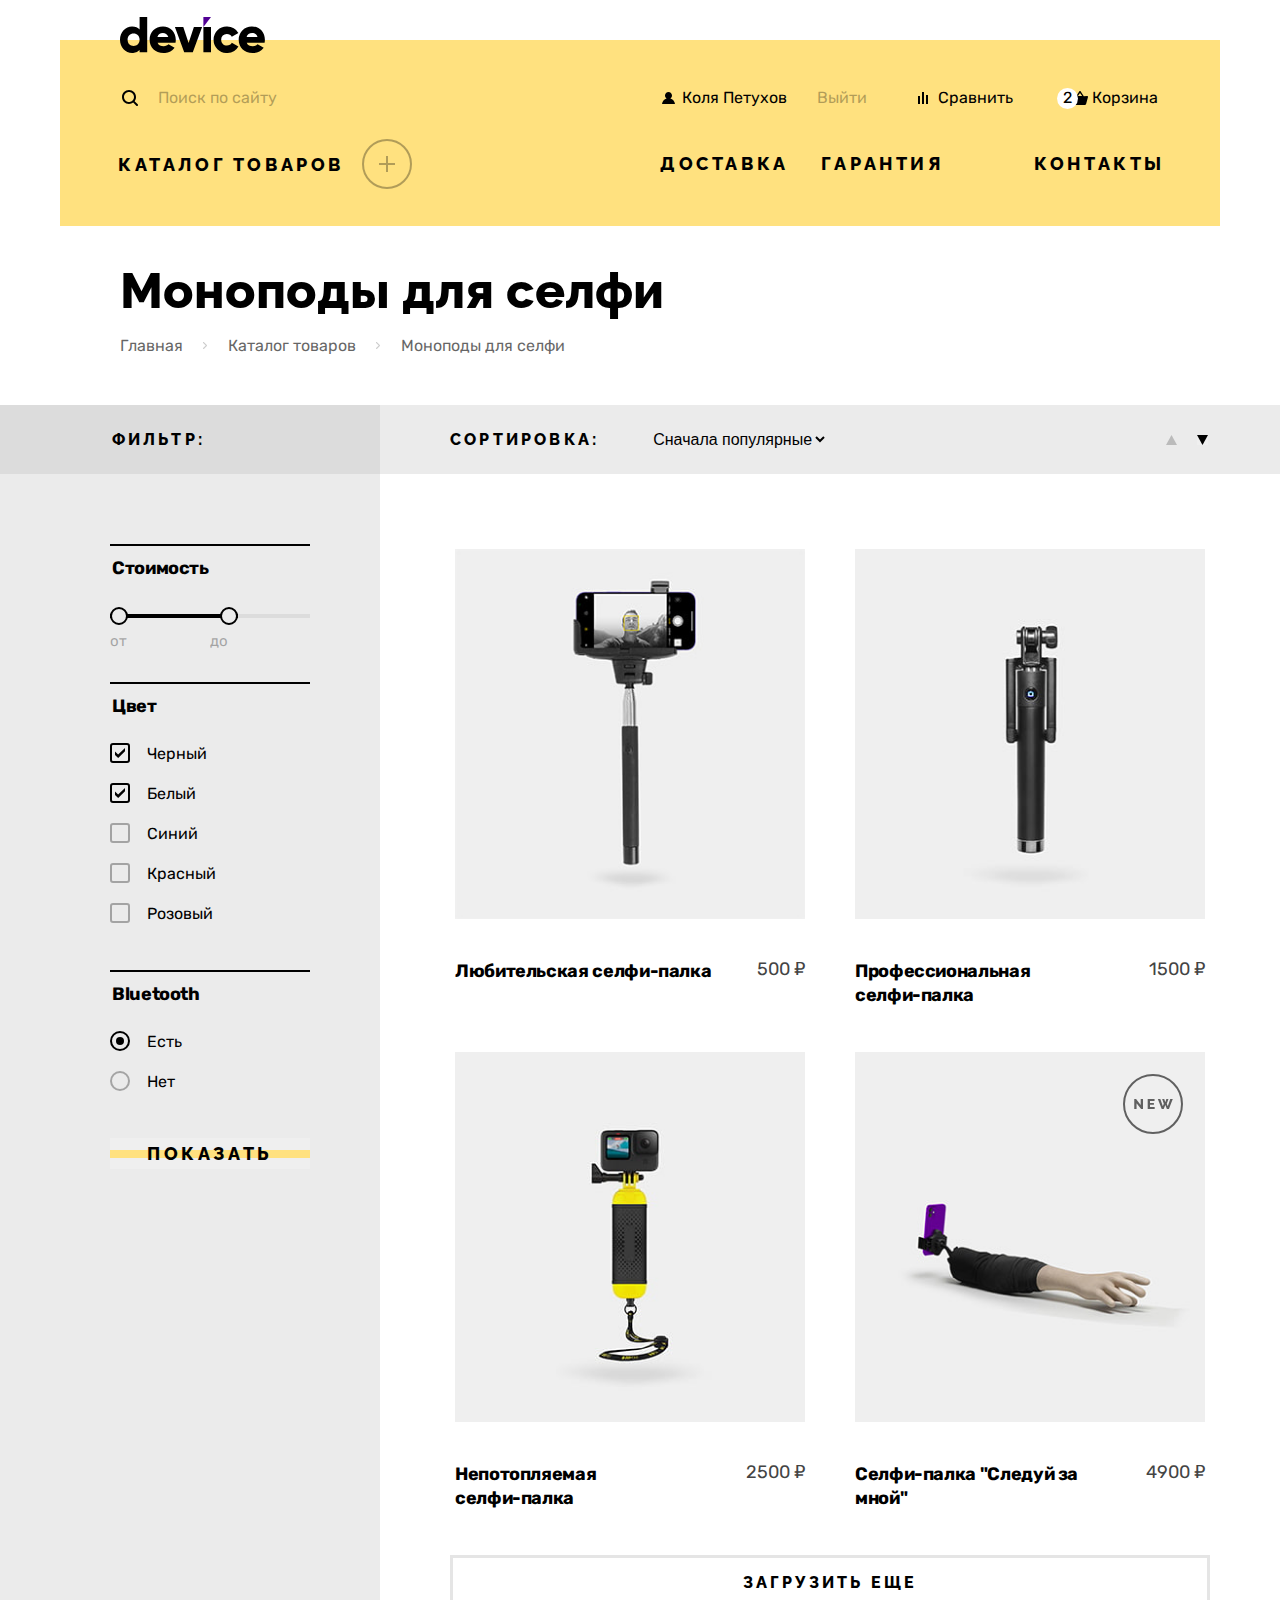
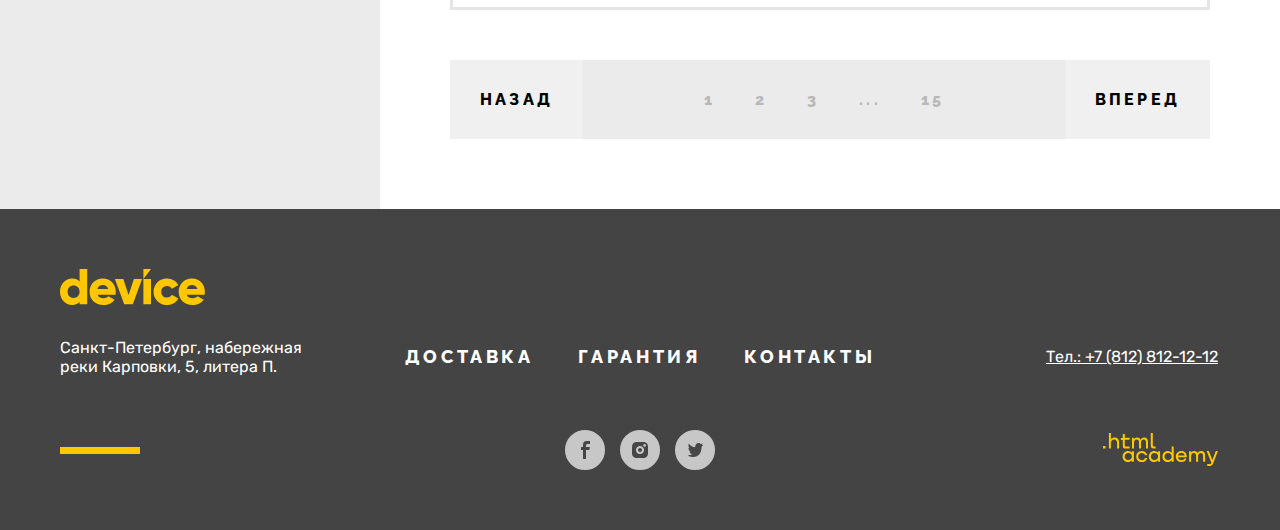
==== commit 7d1497a0: "Декоративные элементы каталог" ====
--- a/catalog.html
+++ b/catalog.html
@@ -34,6 +34,32 @@
             </li>
             <li class="navigation-user-item navigation-basket">
               <a class="navigation-user-link basket-link" href="#"><span class="basket-count">2</span>Корзина</a>
+              <div class="popover popover-basket">
+                <div class="popover-content">
+                  <h2 class="visually-hidden">Корзина</h2>
+                  <ul class="basket-items">
+                    <li class="basket-item">
+                      <a class="product-link" href="#">
+                        <img src="img/catalog-img/product-1-preview.jpg" width="41" height="43" alt="Любительская селфи-палка">
+                        <span>Любительская селфи-палка</span>
+                      </a>
+                      <a class="delete-btn" href="#"></a>
+                    </li>
+                    <li class="basket-item">
+                      <a class="product-link" href="#">
+                        <img src="img/catalog-img/product-2-preview.jpg" width="41" height="43" alt="Профессиональная селфи-палка">
+                        <span>Профессиональная селфи-палка</span>
+                      </a>
+                      <a class="delete-btn" href="#"></a>
+                    </li>
+                  </ul>
+                  <div class="basket-description">
+                    <span>Товаров: 2</span>
+                    <span>Сумма: 2000 ₽</span>
+                  </div>
+                  <div class="open-basket-wrapper"><a class="open-basket-btn" href="#"><span>Открыть корзину</span></a></div>
+                </div>
+              </div>
             </li>
           </ul>
         </div>
@@ -43,6 +69,28 @@
               <span class="catalog-link-title">Каталог товаров</span>
               <span class="catalog-link-button"></span>
             </a>
+            <div class="dropdown-container">
+              <ul class="catalog-dropdown">
+                <li class="dropdown-item">
+                  <a class="dropdown-link" href="#">Виртуальная реальность</a>
+                </li>
+                <li class="dropdown-item">
+                  <a class="dropdown-link" href="#">Фитнесс-браслеты</a>
+                </li>
+                <li class="dropdown-item">
+                  <a class="dropdown-link" href="#">Квадрокоптеры</a>
+                </li>
+                <li class="dropdown-item">
+                  <a class="dropdown-link" href="#">Моноподы для селфи</a>
+                </li>
+                <li class="dropdown-item">
+                  <a class="dropdown-link" href="#">Умные часы</a>
+                </li>
+                <li class="dropdown-item">
+                  <a class="dropdown-link" href="#">Экшн-камеры</a>
+                </li>
+              </ul>
+            </div>
           </div>
           <ul class="inner-navigation">
             <li class="navigation-list-item">
@@ -85,59 +133,84 @@
             <div class="filter-group">
               <fieldset class="filter-fieldset">
                 <legend class="catalog-filter-title">Стоимость</legend>
-                <button class="range-toggle toggle-min" type="button">
-                  <span class="visually-hidden">Изменить минимальную стоимость.</span>
-                </button>
-                <button class="range-toggle toggle-max" type="button">
-                  <span class="visually-hidden">Изменить максимальную стоимость.</span>
-                </button>
-
-                <label class="filter-label">
-                  от <input class="filter-input" type="number" name="min-price">
-                </label>
-
-                <label class="filter-label">
-                  до <input class="filter-input" type="number" name="max-price">
-                </label>
-
+                <div class="range">
+                  <div class="range-scale">
+                    <div class="range-bar" style="left: 0; width: 128px;">
+                      <button class="range-toggle toggle-min" type="button">
+                        <span class="visually-hidden">Изменить минимальную стоимость.</span>
+                      </button>
+                      <button class="range-toggle toggle-max" type="button">
+                        <span class="visually-hidden">Изменить максимальную стоимость.</span>
+                      </button>
+                    </div>
+                  </div>
+                </div>
+                <div class="range-inputs">
+                  <label class="filter-label">
+                    <span>от</span> <input class="filter-input" type="number" name="min-price">
+                  </label>
+                  <label class="filter-label">
+                    <span>до</span> <input class="filter-input" type="number" name="max-price">
+                  </label>
+                </div>
               </fieldset>
             </div>
             <div class="filter-group">
               <fieldset class="filter-fieldset">
-                <legend class="catalog-filter-title">Цвет</legend>
+                <legend class="catalog-filter-title color-title">Цвет</legend>
                 <ul class="filter-list">
                   <li class="filter-item">
                     <label class="control">
                       <input class="visually-hidden control-input" type="checkbox" name="black" checked>
-                      <span class="control-mark"></span>
+                      <span class="control-mark">
+                        <svg width="10" height="10" viewBox="0 0 10 10">
+                          <path d="M10 0L3.1 6.6L0 3.6V6.9L3.2 10L10 3.3V0Z"/>
+                        </svg>
+                      </span>
                       <span class="control-label">Черный</span>
                     </label>
                   </li>
                   <li class="filter-item">
                     <label class="control">
                       <input class="visually-hidden control-input" type="checkbox" name="white" checked>
-                      <span class="control-mark"></span>
+                      <span class="control-mark">
+                        <svg width="10" height="10" viewBox="0 0 10 10">
+                          <path d="M10 0L3.1 6.6L0 3.6V6.9L3.2 10L10 3.3V0Z"/>
+                        </svg>
+                      </span>
                       <span class="control-label">Белый</span>
                     </label>
                   </li>
                   <li class="filter-item">
                     <label class="control">
                       <input class="visually-hidden control-input" type="checkbox" name="blue">
-                      <span class="control-mark"></span>
+                      <span class="control-mark">
+                        <svg width="10" height="10" viewBox="0 0 10 10">
+                          <path d="M10 0L3.1 6.6L0 3.6V6.9L3.2 10L10 3.3V0Z"/>
+                        </svg>
+                      </span>
                       <span class="control-label">Синий</span>
                     </label>
                   </li>
                   <li class="filter-item">
                     <label class="control">
                       <input class="visually-hidden control-input" type="checkbox" name="red">
-                      <span class="control-mark"></span>
+                      <span class="control-mark">
+                        <svg width="10" height="10" viewBox="0 0 10 10">
+                          <path d="M10 0L3.1 6.6L0 3.6V6.9L3.2 10L10 3.3V0Z"/>
+                        </svg>
+                      </span>
                       <span class="control-label">Красный</span>
                     </label>
                   </li>
                   <li class="filter-item">
                     <label class="control">
                       <input class="visually-hidden control-input" type="checkbox" name="pink">
-                      <span class="control-mark"></span>
+                      <span class="control-mark">
+                        <svg width="10" height="10" viewBox="0 0 10 10">
+                          <path d="M10 0L3.1 6.6L0 3.6V6.9L3.2 10L10 3.3V0Z"/>
+                        </svg>
+                      </span>
                       <span class="control-label">Розовый</span>
                     </label>
                   </li>
@@ -146,11 +219,11 @@
             </div>
             <div class="filter-group">
               <fieldset class="filter-fieldset">
-                <legend class="catalog-filter-title">Bluetooth</legend>
+                <legend class="catalog-filter-title bluetooth-title">Bluetooth</legend>
                 <ul class="filter-list">
                   <li class="filter-item">
                     <label class="control">
-                      <input class="visually-hidden control-input" type="radio" name="bluetooth" value="yes">
+                      <input class="visually-hidden control-input" type="radio" name="bluetooth" value="yes" checked>
                       <span class="control-mark"></span>
                       <span class="control-label">Есть</span>
                     </label>
--- a/styles/styles.css
+++ b/styles/styles.css
@@ -120,7 +120,7 @@
   background-color: rgba(175,79,255,1);
 }
 
-.button:active::before {
+.button:not(.services-current):active::before {
   background: none;
 }
 
@@ -257,6 +257,10 @@
   line-height: 19px;
 }
 
+.navigation-user-item {
+  position: relative;
+}
+
 .navigation-user-item:nth-child(3) {
   margin-left: auto;
   margin-right: 40px;
@@ -295,7 +299,7 @@
 .logout-link {
   opacity: 0.3;
   padding-left: 10px;
-margin-left: 1px;
+  margin-left: 1px;
 }
 
 .login {
@@ -322,6 +326,161 @@
   left: 5px;
 }
 
+.popover {
+  position: absolute;
+  background-color: black;
+  box-shadow: 0px 10px 0px rgba(0, 0, 0, 0.1);
+  color: white;
+  z-index: 1;
+  display: none;
+}
+
+.open-popover {
+  display: block;
+}
+
+.popover-basket {
+  min-height: 90px;
+  top: 45px;
+  left: -150px;
+}
+
+.popover::before {
+  content: "";
+  position: absolute;
+  width: 9px;
+  height: 9px;
+  left: 50%;
+  transform: translate(-50%, -5px)  rotate(45deg);
+  background-color: black;
+}
+
+.basket-item {
+  display: flex;
+  width: 280px;
+  padding: 20px;
+}
+
+.basket-item + .basket-item {
+  border-top: 1px solid rgba(255, 255, 255, 0.1);
+}
+
+.product-link {
+  display: flex;
+  width: 244px;
+  color: white;
+}
+
+.product-link img {
+  display: block;
+  margin-right: 23px;
+}
+
+.product-link:hover {
+  opacity: 0.6;
+}
+
+.product-link:focus {
+  color: #AF4FFF;
+  outline: none;
+}
+
+.product-link:focus img {
+  outline: 5px solid #AF4FFF;
+}
+
+.product-link:active {
+  opacity: 0.3;
+  color: white;
+}
+
+.product-link:active img {
+  outline: none;
+}
+
+.delete-btn {
+  display: block;
+  position: relative;
+  width: 25px;
+  height: 25px;
+  margin-left: auto;
+}
+
+.delete-btn::before,
+.delete-btn::after {
+  content: "";
+  position: absolute;
+  height: 2px;
+  width: 15px;
+  background-color: white;
+  top: 11.5px;
+  left: 5px;
+}
+
+.delete-btn::before {
+  transform: rotate(45deg);
+}
+
+.delete-btn::after {
+  transform: rotate(-45deg);
+}
+
+.delete-btn:hover {
+  opacity: 0.6;
+}
+
+.delete-btn:focus {
+  outline: 2px solid #AF4FFF;
+  border-radius: 50%;
+}
+
+.delete-btn:active {
+  opacity: 0.3;
+  outline: none;
+}
+
+.basket-description {
+  display: flex;
+  justify-content: space-between;
+  padding: 13px 20px;
+  background-color: #1A1A1A;
+}
+
+.open-basket-wrapper {
+  padding: 20px;
+}
+
+.open-basket-btn {
+  display: block;
+  padding: 15px 0;
+  background-color: white;
+  font-family: Raleway;
+  font-style: normal;
+  font-weight: 800;
+  font-size: 18px;
+  line-height: 21px;
+  text-align: center;
+  letter-spacing: 0.2em;
+  text-transform: uppercase;
+}
+
+.open-basket-btn:hover {
+  background: #FFE17F;
+}
+
+.open-basket-btn:focus {
+  outline: 5px solid #AF4FFF;
+}
+
+.open-basket-btn:active {
+  outline: none;
+  background: #FFE17F;
+}
+
+.open-basket-btn:active span {
+  opacity: 0.3;
+}
+
 .navigation-logo {
   display: block;
   width: 145px;
@@ -415,6 +574,14 @@
 
 .navigation-list-item:nth-child(3n) .navigation-link {
   margin-right: 0;
+}
+
+.navigation-list-item:focus-within .dropdown-container {
+  display: block;
+}
+
+.catalog-link-group {
+  position: relative;
 }
 
 .catalog-link {
@@ -444,6 +611,56 @@
   opacity: 0.3;
 }
 
+.dropdown-container {
+  display: none;
+  position: absolute;
+  width: 1160px;
+  padding: 20px 0 58px 45px;
+  box-sizing: border-box;
+  background-color: #FFE17F;
+  z-index: 1;
+  left: -60px;
+  top: 80px;
+  font-family: "Rubik", Helvetica, sans-serif;
+  font-style: normal;
+  font-weight: 400;
+  font-size: 16px;
+  line-height: 18px;
+  letter-spacing: normal;
+  text-transform: none;
+}
+
+.catalog-dropdown {
+  display: grid;
+  grid-template-columns: 225px 180px 200px;
+  gap: 19px 16px;
+}
+
+.dropdown-open {
+  display: block;
+}
+
+.dropdown-item:last-child {
+  grid-column: 1 / 4;
+}
+
+.dropdown-link {
+  padding: 3px 15px;
+}
+
+.dropdown-link:hover {
+  opacity: 0.6;
+}
+
+.dropdown-link:focus {
+  outline: 2px solid #AF4FFF;
+  border-radius: 25px;
+}
+
+.dropdown-link:active {
+  opacity: 0.3;
+}
+
 .catalog-link:focus {
   outline: none;
 }
@@ -815,6 +1032,7 @@
 .services-title {
   margin-top: 0;
   margin-bottom: 33px;
+  text-shadow: 0px 4px 4px rgba(0, 0, 0, 0.25);
 }
 
 .services-content {
@@ -907,11 +1125,24 @@
   border-color: white;
 }
 
+.modal {
+  position: fixed;
+  display: flex;
+  width: 100%;
+  height: 100%;
+  background-color: rgba(240, 240, 240, 0.9);
+}
+
+.modal-close {
+  display: none;
+}
+
 .order-container {
   width: 760px;
-  margin: 0 auto;
+  margin: auto;
+  background-color: white;
   border: 10px solid black;
-  padding: 60px 70px 80px 70px;
+  padding: 60px 70px 65px 70px;
 }
 
 .order-header {
@@ -928,13 +1159,29 @@
 
 .order-close {
   display: block;
-  width: 26px;
-  height: 26px;
+  width: 50px;
+  height: 50px;
   margin: 0;
   padding: 0;
   border: none;
+  border-radius: 50%;
   background: none;
   background-image: url("../img/icons/close.svg");
+  background-repeat: no-repeat;
+  background-position: center;
+}
+
+.order-close:hover {
+  opacity: 0.6;
+}
+
+.order-close:focus {
+  outline: 5px solid #AF4FFF;
+}
+
+.order-close:active {
+  outline: none;
+  opacity: 0.3;
 }
 
 .delivery-form {
@@ -964,12 +1211,13 @@
 }
 
 .delivery-form-amount {
+  position: relative;
   grid-area: delivery-form-amount;
 }
 
 .info {
   position: absolute;
-  top: 50%;
+  top: 11px;
   right: 12px;
   width: 26px;
   height: 26px;
@@ -982,12 +1230,40 @@
   background-repeat: no-repeat;
 }
 
+.popover-amount {
+  width: 200px;
+  height: 160px;
+  right: -37px;
+  top: 40px;
+  box-sizing: border-box;
+  font-family: Rubik;
+  font-style: normal;
+  font-weight: normal;
+  font-size: 16px;
+  line-height: 20px;
+}
+
+.popover-amount::before {
+  left: 75%;
+}
+
+.popover-amount p {
+  margin: 0;
+  padding: 19px;
+}
+
+.info:hover .popover-amount {
+  display: block;
+}
+
 .delivery-submit {
   width: 200px;
   grid-area: delivery-submit;
   justify-self: start;
   align-self: auto;
-  margin-top: 45px;
+  margin-top: 30px;
+  padding: 15px 0;
+  background-color: white;
 }
 
 .delivery-form input {
@@ -1017,25 +1293,52 @@
 }
 
 .amount-group {
-  display: grid;
+  position: relative;
   grid-template-columns: 50px 60px 50px;
   padding: 0;
   margin: 0;
 }
 
 .amount-plus, .amount-minus {
-  display: block;
-  background-color: #F0F0F0;
+  position: absolute;
+  width: 32px;
+  height: 32px;
+  top: 50%;
+  transform: translateY(-50%);
+  background-color: transparent;
   background-repeat: no-repeat;
   background-position: center;
+  border: none;
+  border-radius: 50%;
+  opacity: 0.3;
+  cursor: pointer;
 }
 
 .amount-plus {
+  right: 20px;
   background-image: url("../img/icons/plus-icon.svg");
 }
 
 .amount-minus {
+  left: 20px;
   background-image: url("../img/icons/minus-icon.svg");
+}
+
+.amount-plus:hover,
+.amount-minus:hover {
+  opacity: 1;
+}
+
+.amount-plus:focus,
+.amount-minus:focus {
+  opacity: 1;
+  outline: 2px solid #AF4FFF;
+}
+
+.amount-plus:active,
+.amount-minus:active {
+  opacity: 0.1;
+  outline: none;
 }
 
 .amount-group input {
@@ -1043,6 +1346,12 @@
  box-sizing: border-box;
  padding: 5px;
  text-align: center;
+}
+
+.amount-group input::-webkit-inner-spin-button,
+.amount-group input::-webkit-outer-spin-button {
+  appearance: none;
+  margin: 0;
 }
 
 .field-group {
@@ -1067,11 +1376,32 @@
   margin-top: 8px;
   font-size: 14px;
   line-height: 20px;
-  color: black;
+}
+
+.prompt-success {
+  color: #000000;
 }
 
 .prompt-error {
   color: #FF3D3D;
+}
+
+.delivery-form input:hover {
+  background-color: #EBEBEB;
+}
+
+.delivery-form input:focus {
+  outline: 5px solid #AF4FFF;
+}
+
+.delivery-form input:not(:placeholder-shown) {
+  outline: 3px solid #000000;
+  background-color: white;
+}
+
+.delivery-form-error {
+  outline: 3px solid #FF3D3D !important;
+  background-color: white;
 }
 
 .about-company {
@@ -1268,12 +1598,12 @@
 }
 
 .subscribe-button:hover {
-  background-color: black;
+  background-color: black !important;
   color: white;
 }
 
 .subscribe-button:active {
-  background-color: black;
+  background-color: black !important;
   color: rgba(255, 255, 255, 0.3);
   border-color: black;
 }
@@ -1599,7 +1929,7 @@
   border: none;
   padding: 0;
   margin: 0;
-  padding-bottom: 45px;
+  padding-bottom: 32px;
 }
 
 .filter-group {
@@ -1607,14 +1937,197 @@
   padding-top: 12px;
 }
 
+.catalog-filter-title {
+  font-weight: bold;
+  line-height: 20px;
+  letter-spacing: -0.02em;
+  margin-bottom: 36px;
+}
+
+.color-title, .bluetooth-title {
+  margin-bottom: 22px;
+}
+
 .catalog-filter .button {
   display: block;
   width: 100%;
+  padding: 5px 0;
+}
+
+.range-scale {
+  position: relative;
+  margin-bottom: 15px;
+  background-color: #DCDCDC;
+  height: 4px;
+}
+
+.range-bar {
+  position: absolute;
+  height: 4px;
+  background-color: black;
+}
+
+.range-toggle {
+  position: absolute;
+  width: 18px;
+  height: 18px;
+  border: 2px solid #000000;
+  border-radius: 50%;
+  box-sizing: border-box;
+  background: #EBEBEB;
+  cursor: pointer;
+}
+
+.range-toggle:hover {
+  background-color: blanchedalmond;
+}
+
+.range-toggle:focus {
+  border-color: #AF4FFF;
+}
+
+.range-toggle:active {
+  opacity: 1;
+  background-color: black;
+  border-color: black;
+}
+
+.toggle-min {
+  top: -7px;
+  left: 0;
+}
+
+.toggle-max {
+  top: -7px;
+  right: 0;
+}
+
+.range-inputs {
+  display: flex;
+  justify-content: start;
+}
+
+.filter-label {
+  display: flex;
+  width: 100px;
+  font-size: 15px;
+  line-height: 17px;
+}
+
+.filter-label span {
+  opacity: 0.3;
+}
+
+.filter-input {
+  width: 70px;
+  padding: 0 2px;
+  margin: 0;
+  opacity: 0.3;
+  font: inherit;
+  text-align: center;
+  background-color: transparent;
+  border: none;
+  appearance: textfield;
+}
+
+.filter-input::-webkit-inner-spin-button,
+.filter-input::-webkit-outer-spin-button {
+  appearance: none;
+  margin: 0;
+}
+
+.filter-input:focus {
+  outline: none;
+  color: #AF4FFF;
+  opacity: 1;
+}
+
+.filter-input:active {
+  color: black;
+  opacity: 1;
+}
+
+.control {
+  cursor: pointer;
+  position: relative;
+  display: block;
+  padding-left: 37px;
+  margin-bottom: 10px;
+}
+
+.control-mark {
+  position: absolute;
+  left: 0;
+  top: 50%;
+  transform: translateY(-50%);
+  display: flex;
+  width: 20px;
+  height: 20px;
+  border: 2px solid #000000;
+  box-sizing: border-box;
+  border-radius: 3px;
+  background-repeat: no-repeat;
+  background-position: center;
+  opacity: 0.3;
+}
+
+.control-mark svg {
+  margin: auto;
+  fill: transparent;
+}
+
+.control-input[type="radio"] + .control-mark {
+  border-radius: 50%;
 }
 
 .control-label {
   font-size: 16px;
   line-height: 19px;
+}
+
+.control-input[type="checkbox"]:checked + .control-mark {
+  opacity: 1;
+}
+
+.control-input[type="checkbox"]:checked + .control-mark svg {
+  fill: black;
+}
+
+.control-input[type="radio"]:checked + .control-mark {
+  opacity: 1;
+}
+
+.control-input[type="radio"]:checked + .control-mark::before {
+  content: "";
+  position: absolute;
+  top: 50%;
+  left: 50%;
+  transform: translate(-50%, -50%);
+  width: 8px;
+  height: 8px;
+  background-color: black;
+  border-radius: 50%;
+}
+
+.control-input:checked:hover + .control-mark {
+  opacity: 0.5;
+}
+
+.control-input:focus + .control-mark {
+  outline: none;
+  border-color: #AF4FFF;
+}
+
+.control-input:checked:focus + .control-mark svg {
+  fill: #AF4FFF;
+}
+
+.control-input[type="radio"]:checked:focus + .control-mark::before {
+  background-color: #AF4FFF;
+}
+
+.control-input:checked:active + .control-mark {
+  opacity: 0.2;
 }
 
 .products-sort {
@@ -1632,12 +2145,6 @@
   text-transform: uppercase;
 }
 
-.catalog-filter-title {
-  font-weight: bold;
-  line-height: 20px;
-  letter-spacing: -0.02em;
-}
-
 .sorting-type {
   display: flex;
   align-items: center;
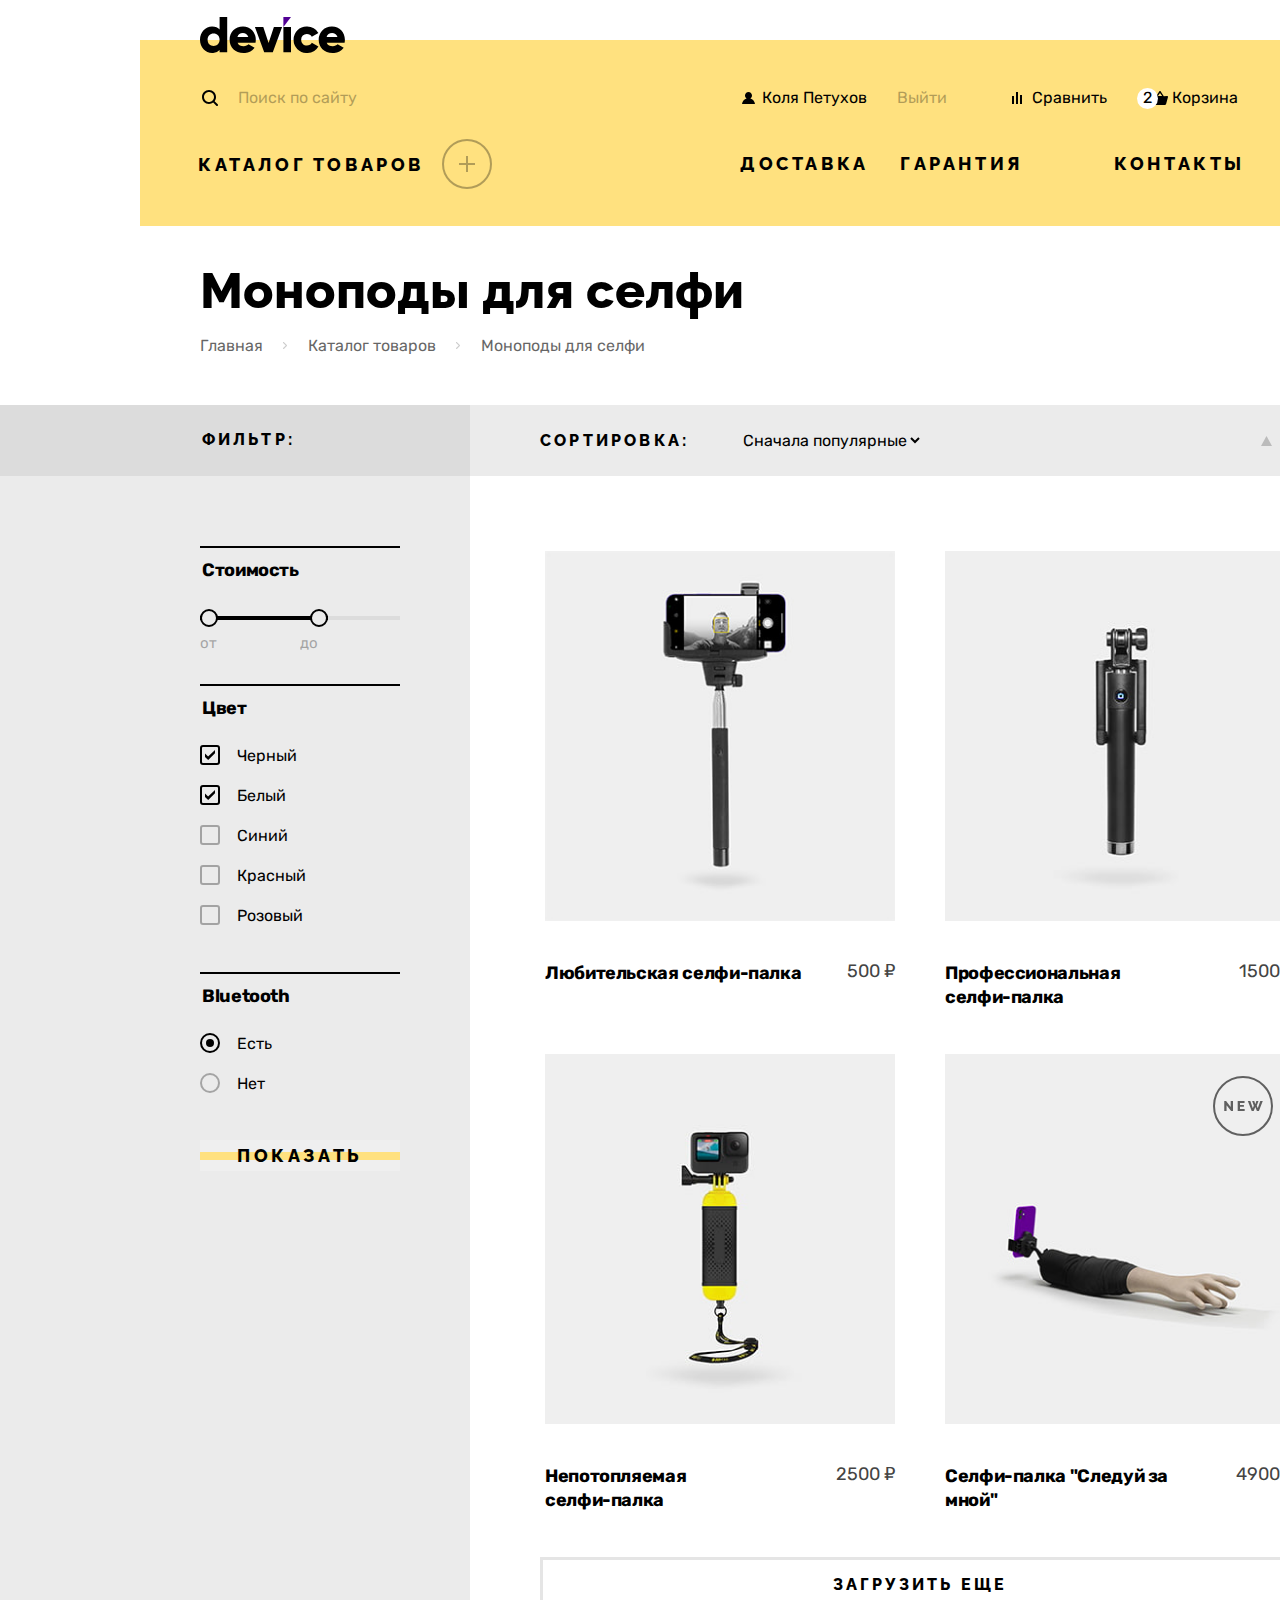
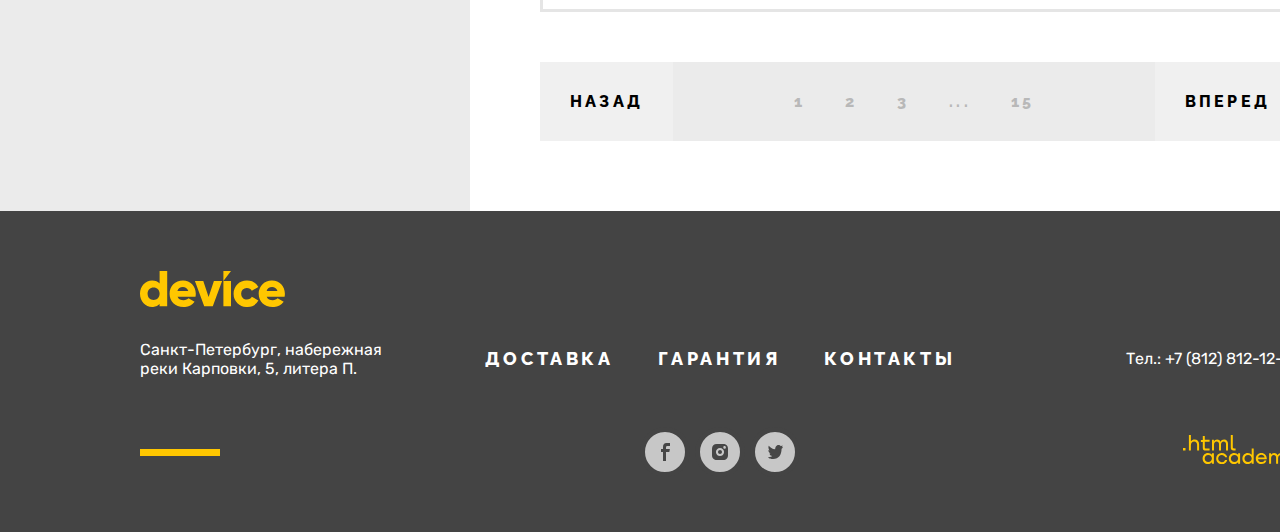
==== commit 8695b001: "Проверка по критериям" ====
--- a/catalog.html
+++ b/catalog.html
@@ -4,6 +4,7 @@
   <meta charset="UTF-8">
   <meta http-equiv="X-UA-Compatible" content="IE=edge">
   <meta name="viewport" content="width=device-width, initial-scale=1.0">
+  <link rel="icon" type="image/png" sizes="32x32" href="img/favicon-32x32.png">
   <link rel="stylesheet" href="styles/styles.css">
   <title>HTML Academy: Каталог Девайс</title>
 </head>
@@ -12,7 +13,7 @@
     <div class="page-container">
       <nav class="navigation">
         <a class="navigation-logo" href="index.html">
-          <img class="header-logo" src="img/main-logo.svg" width="145" height="36" alt="Логотип интернет-магазина Девайс">
+          <img class="header-logo" src="img/main-logo.svg" width="145" height="36" alt="Логотип интернет-магазина Девайс.">
         </a>
         <div class="navigation-user">
           <div class="navigation-user-item navigation-search">
@@ -34,31 +35,29 @@
             </li>
             <li class="navigation-user-item navigation-basket">
               <a class="navigation-user-link basket-link" href="#"><span class="basket-count">2</span>Корзина</a>
-              <div class="popover popover-basket">
-                <div class="popover-content">
-                  <h2 class="visually-hidden">Корзина</h2>
-                  <ul class="basket-items">
-                    <li class="basket-item">
-                      <a class="product-link" href="#">
-                        <img src="img/catalog-img/product-1-preview.jpg" width="41" height="43" alt="Любительская селфи-палка">
-                        <span>Любительская селфи-палка</span>
-                      </a>
-                      <a class="delete-btn" href="#"></a>
-                    </li>
-                    <li class="basket-item">
-                      <a class="product-link" href="#">
-                        <img src="img/catalog-img/product-2-preview.jpg" width="41" height="43" alt="Профессиональная селфи-палка">
-                        <span>Профессиональная селфи-палка</span>
-                      </a>
-                      <a class="delete-btn" href="#"></a>
-                    </li>
-                  </ul>
-                  <div class="basket-description">
-                    <span>Товаров: 2</span>
-                    <span>Сумма: 2000 ₽</span>
-                  </div>
-                  <div class="open-basket-wrapper"><a class="open-basket-btn" href="#"><span>Открыть корзину</span></a></div>
-                </div>
+              <div class="popover popover-basket close-popover">
+                 <h2 class="visually-hidden">Корзина</h2>
+                 <ul class="basket-items">
+                   <li class="basket-item">
+                     <a class="product-link" href="#">
+                       <img src="img/catalog-img/product-1-preview.jpg" width="41" height="43" alt="Любительская селфи-палка.">
+                       <span>Любительская селфи-палка</span>
+                     </a>
+                     <a class="delete-btn" href="#"></a>
+                   </li>
+                   <li class="basket-item">
+                     <a class="product-link" href="#">
+                       <img src="img/catalog-img/product-2-preview.jpg" width="41" height="43" alt="Профессиональная селфи-палка.">
+                       <span>Профессиональная селфи-палка</span>
+                     </a>
+                     <a class="delete-btn" href="#"></a>
+                   </li>
+                 </ul>
+                 <div class="basket-description">
+                   <span>Товаров: 2</span>
+                   <span>Сумма: 2000 ₽</span>
+                 </div>
+                 <div class="open-basket-wrapper"><a class="open-basket-btn" href="#"><span>Открыть корзину</span></a></div>
               </div>
             </li>
           </ul>
@@ -261,8 +260,8 @@
             <li class="product-card">
               <a class="card-link" href="#">
                 <span class="card-button button"><span>Подробнее</span></span>
-                <img class="card-image" src="img/catalog-img/product-1.jpg" width="360" height="380" alt="Любительская селфи-палка">
-                <h3 class="card-title">Любительская селфи-палка</h3>
+                <img class="card-image" src="img/catalog-img/product-1.jpg" width="360" height="380" alt="Любительская селфи-палка.">
+                <h2 class="card-title">Любительская селфи-палка</h2>
                 <span class="new-note visually-hidden">NEW</span>
                 <span class="card-price">500 ₽</span>
               </a>
@@ -270,8 +269,8 @@
             <li class="product-card">
               <a class="card-link" href="#">
                 <span class="card-button button"><span>Подробнее</span></span>
-                <img class="card-image" src="img/catalog-img/product-2.jpg" width="360" height="380" alt="Профессиональная селфи-палка">
-                <h3 class="card-title">Профессиональная<br>селфи-палка</h3>
+                <img class="card-image" src="img/catalog-img/product-2.jpg" width="360" height="380" alt="Профессиональная селфи-палка.">
+                <h2 class="card-title">Профессиональная<br>селфи-палка</h2>
                 <span class="new-note visually-hidden">NEW</span>
                 <span class="card-price">1500 ₽</span>
               </a>
@@ -279,8 +278,8 @@
             <li class="product-card">
               <a class="card-link" href="#">
                 <span class="card-button button"><span>Подробнее</span></span>
-                <img class="card-image" src="img/catalog-img/product-3.jpg" width="360" height="380" alt="Непотопляемая селфи-палка">
-                <h3 class="card-title">Непотопляемая<br>селфи-палка</h3>
+                <img class="card-image" src="img/catalog-img/product-3.jpg" width="360" height="380" alt="Непотопляемая селфи-палка.">
+                <h2 class="card-title">Непотопляемая<br>селфи-палка</h2>
                 <span class="new-note visually-hidden">NEW</span>
                 <span class="card-price">2500 ₽</span>
               </a>
@@ -288,8 +287,8 @@
             <li class="product-card">
               <a class="card-link" href="#">
                 <span class="card-button button"><span>Подробнее</span></span>
-                <img class="card-image" src="img/catalog-img/product-4.jpg" width="360" height="380" alt="Селфи-палка Следуй за мной">
-                <h3 class="card-title">Селфи-палка "Следуй за мной"</h3>
+                <img class="card-image" src="img/catalog-img/product-4.jpg" width="360" height="380" alt="Селфи-палка Следуй за мной.">
+                <h2 class="card-title">Селфи-палка "Следуй за мной"</h2>
                 <span class="new-note"></span>
                 <span class="card-price">4900 ₽</span>
               </a>
@@ -333,7 +332,7 @@
   <footer class="footer">
     <div class="page-container">
       <a class="footer-logo" href="#">
-        <img class="footer-logo" src="img/footer-logo.svg" width="145" height="36"  alt="Логотип интернет-магазина Девайс">
+        <img class="footer-logo" src="img/footer-logo.svg" width="145" height="36"  alt="Логотип интернет-магазина Девайс.">
       </a>
       <div class="footer-group">
         <address class="footer-contacts">
@@ -359,14 +358,14 @@
         <ul class="social-links">
           <li class="social-links-item">
             <a class="social-link" href="https://www.facebook.com/htmlacademy">
-              <svg width="40" height="40" viewBox="0 0 40 40" fill="none" xmlns="http://www.w3.org/2000/svg">
+              <svg width="40" height="40" viewBox="0 0 40 40" fill="none" role="img" aria-label="Facebook." xmlns="http://www.w3.org/2000/svg">
               <path d="M22.5 14H25V11H21.6C18.8 11 18 12.7 18 15.2V17H16V20H18V29H21V20H24.3L24.9 17H21V15.5C21 14.7 21.3 14 22.5 14Z" />
               </svg>
             </a>
           </li>
           <li class="social-links-item">
             <a class="social-link" href="https://www.instagram.com/htmlacademy">
-              <svg width="40" height="40" viewBox="0 0 40 40" fill="none" xmlns="http://www.w3.org/2000/svg">
+              <svg width="40" height="40" viewBox="0 0 40 40" fill="none" role="img" aria-label="Instagram." xmlns="http://www.w3.org/2000/svg">
                 <path d="M20 22C21.1046 22 22 21.1046 22 20C22 18.8954 21.1046 18 20 18C18.8954 18 18 18.8954 18 20C18 21.1046 18.8954 22 20 22Z"/>
                 <path d="M26.7 13.3C25.8 12.4 24.7 12 23.3 12H16.7C13.9 12 12 13.9 12 16.7V23.3C12 24.7 12.4 25.9 13.4 26.7C14.3 27.6 15.4 28 16.7 28H23.3C24.7 28 25.9 27.6 26.7 26.7C27.5 25.8 28 24.7 28 23.3V16.7C28 15.3 27.6 14.1 26.7 13.3ZM20 24.1C17.8 24.1 15.9 22.3 15.9 20C15.9 17.7 17.8 15.9 20 15.9C22.2 15.9 24.1 17.7 24.1 20C24.1 22.3 22.2 24.1 20 24.1ZM24.6 16.7C23.9 16.7 23.3 16.2 23.3 15.4C23.3 14.6 23.8 14.1 24.6 14.1C25.3 14.1 25.9 14.7 25.9 15.4C25.9 16.1 25.3 16.7 24.6 16.7Z"/>
                 </svg>
@@ -374,7 +373,7 @@
           </li>
           <li class="social-links-item">
             <a class="social-link" href="https://twitter.com/htmlacademy_ru">
-              <svg width="40" height="40" viewBox="0 0 40 40" fill="none" xmlns="http://www.w3.org/2000/svg">
+              <svg width="40" height="40" viewBox="0 0 40 40" fill="none" role="img" aria-label="Twitter." xmlns="http://www.w3.org/2000/svg">
                 <g clip-path="url(#clip0)">
                 <path d="M22.7 13.1C24.2 12.6 25.3 13.4 25.9 14.2C26.4 14 27 13.8 27.6 13.6C27.6 14.4 27.1 15 26.8 15.2C27.5 15.4 28 14.8 28 14.8C27.9 15.7 27.1 16.5 26.6 16.7C26.4 23 23.8 27.1 17.7 27C17.2 27 17.8 27 17.3 27C17 27 13.6 26.6 13 25.2C15 25.4 16.4 24.8 17.1 24.1C16.3 23.8 14.7 23.7 14.5 21.3C14.8 21.5 15 21.6 15.6 21.5C14.5 20.7 13.3 20 13.4 18C13.7 18.3 14.3 18.5 14.6 18.4C14 18.2 12.8 15.3 13.8 13.8C15.4 15.5 17.1 17.2 20.1 17.3C20.3 15.2 21.1 13.8 22.7 13.1Z"/>
                 </g>
@@ -388,10 +387,11 @@
           </li>
         </ul>
         <a class="ha-logo" href="https://htmlacademy.ru/">
-          <svg width="115" height="34" fill="none" xmlns="http://www.w3.org/2000/svg"><path d="M0 12.9v2.6h2.5v-2.6H0ZM11.6 4.5c-1.6 0-2.8.7-3.6 1.7h-.1V0h-2v15.5h2v-5.3c0-2.1 1.3-3.6 3.3-3.6 1.8 0 2.9 1.4 2.9 3.2v5.7h2V9.4c.1-3-1.8-4.9-4.5-4.9ZM26.6 4.8h-4.8V1.1h-2v3.8h-1.9v2h1.9v6c0 1.7 1 2.7 2.7 2.7h4.1v-2h-3.7c-.7 0-1.1-.4-1.1-1.1V6.8h4.8v-2ZM41.1 4.6c-1.6 0-2.9.8-3.5 2.1h-.1c-.6-1.2-1.8-2.1-3.4-2.1-1.4 0-2.5.8-3.1 1.8h-.1V4.8H29v10.6h2V10c0-2 1-3.5 2.6-3.5 1.5 0 2.4 1 2.4 2.6v6.3h2V9.8c0-2.4 1.4-3.3 2.6-3.3 1.5 0 2.4 1 2.4 2.6v6.3h2V8.9c.1-2.5-1.4-4.3-3.9-4.3ZM47.8 12.7c0 1.7 1 2.7 2.8 2.7h2v-2h-1.7c-.7 0-1.1-.4-1.1-1.1V0h-2v12.7ZM28.9 19.7c-.9-1.1-2.2-1.8-3.9-1.8-3.1 0-5.4 2.3-5.4 5.6s2.3 5.6 5.4 5.6c1.8 0 3-.8 3.8-1.9h.1v1.6h2V18.2h-2v1.5Zm-3.6 7.4c-2.2 0-3.6-1.6-3.6-3.6s1.4-3.6 3.6-3.6 3.6 1.6 3.6 3.6c0 1.9-1.4 3.6-3.6 3.6ZM44.2 22c-.5-2.4-2.6-4.1-5.4-4.1a5.4 5.4 0 0 0-5.6 5.6c0 3.1 2.2 5.6 5.6 5.6 2.8 0 4.9-1.8 5.4-4.2h-2.1a3.4 3.4 0 0 1-3.3 2.3c-2.2 0-3.6-1.6-3.6-3.6s1.4-3.6 3.6-3.6c1.6 0 2.8 1 3.3 2.2h2.1V22ZM55.1 19.7c-.9-1.1-2.2-1.8-3.9-1.8-3.1 0-5.4 2.3-5.4 5.6s2.3 5.6 5.4 5.6c1.8 0 3-.8 3.8-1.9h.1v1.6h2V18.2h-2v1.5Zm-3.6 7.4c-2.2 0-3.6-1.6-3.6-3.6s1.4-3.6 3.6-3.6 3.6 1.6 3.6 3.6c0 1.9-1.5 3.6-3.6 3.6ZM68.7 19.8c-.9-1.1-2.2-1.9-3.9-1.9-3.1 0-5.4 2.3-5.4 5.6s2.2 5.6 5.4 5.6c1.7 0 3-.8 3.8-1.8h.1v1.5h2V13.4h-2v6.4Zm-3.6 7.3c-2.2 0-3.6-1.6-3.6-3.6s1.4-3.6 3.6-3.6 3.6 1.6 3.6 3.6c-.1 2-1.5 3.6-3.6 3.6ZM78.3 17.9c-3.3 0-5.5 2.5-5.5 5.6 0 3 2.1 5.6 5.5 5.6 2.5 0 4.5-1.3 5.2-3.6h-2.1c-.5 1-1.6 1.6-3 1.6-1.9 0-3.3-1.3-3.4-2.9h8.8c.2-3.6-2-6.3-5.5-6.3Zm0 1.9c1.7 0 3 1 3.3 2.6h-6.5c.3-1.5 1.5-2.6 3.2-2.6ZM98.2 17.9c-1.6 0-2.9.8-3.6 2h-.1c-.6-1.2-1.8-2-3.4-2-1.4 0-2.5.7-3.1 1.8v-1.5h-1.9v10.6h2v-5.4c0-2 1-3.4 2.6-3.5 1.5 0 2.4 1 2.4 2.6v6.3h2v-5.6c0-2.4 1.4-3.3 2.6-3.3 1.5 0 2.4 1 2.4 2.6v6.3h2v-6.5c.1-2.6-1.4-4.4-3.9-4.4ZM109.4 27l-3.6-8.9h-2.2l4.8 11.6c-.3.9-.7 1.2-1.7 1.2h-2.5v2h2.5c1.8 0 2.8-.8 3.5-2.6l4.7-12.2h-2.1l-3.4 8.9Z"/></svg>
+          <svg width="115" height="34" fill="none" role="img" viewBox="0 0 115 34" aria-label="Ссылка на сайт HTML-Academy." xmlns="http://www.w3.org/2000/svg"><path d="M0 12.9v2.6h2.5v-2.6H0ZM11.6 4.5c-1.6 0-2.8.7-3.6 1.7h-.1V0h-2v15.5h2v-5.3c0-2.1 1.3-3.6 3.3-3.6 1.8 0 2.9 1.4 2.9 3.2v5.7h2V9.4c.1-3-1.8-4.9-4.5-4.9ZM26.6 4.8h-4.8V1.1h-2v3.8h-1.9v2h1.9v6c0 1.7 1 2.7 2.7 2.7h4.1v-2h-3.7c-.7 0-1.1-.4-1.1-1.1V6.8h4.8v-2ZM41.1 4.6c-1.6 0-2.9.8-3.5 2.1h-.1c-.6-1.2-1.8-2.1-3.4-2.1-1.4 0-2.5.8-3.1 1.8h-.1V4.8H29v10.6h2V10c0-2 1-3.5 2.6-3.5 1.5 0 2.4 1 2.4 2.6v6.3h2V9.8c0-2.4 1.4-3.3 2.6-3.3 1.5 0 2.4 1 2.4 2.6v6.3h2V8.9c.1-2.5-1.4-4.3-3.9-4.3ZM47.8 12.7c0 1.7 1 2.7 2.8 2.7h2v-2h-1.7c-.7 0-1.1-.4-1.1-1.1V0h-2v12.7ZM28.9 19.7c-.9-1.1-2.2-1.8-3.9-1.8-3.1 0-5.4 2.3-5.4 5.6s2.3 5.6 5.4 5.6c1.8 0 3-.8 3.8-1.9h.1v1.6h2V18.2h-2v1.5Zm-3.6 7.4c-2.2 0-3.6-1.6-3.6-3.6s1.4-3.6 3.6-3.6 3.6 1.6 3.6 3.6c0 1.9-1.4 3.6-3.6 3.6ZM44.2 22c-.5-2.4-2.6-4.1-5.4-4.1a5.4 5.4 0 0 0-5.6 5.6c0 3.1 2.2 5.6 5.6 5.6 2.8 0 4.9-1.8 5.4-4.2h-2.1a3.4 3.4 0 0 1-3.3 2.3c-2.2 0-3.6-1.6-3.6-3.6s1.4-3.6 3.6-3.6c1.6 0 2.8 1 3.3 2.2h2.1V22ZM55.1 19.7c-.9-1.1-2.2-1.8-3.9-1.8-3.1 0-5.4 2.3-5.4 5.6s2.3 5.6 5.4 5.6c1.8 0 3-.8 3.8-1.9h.1v1.6h2V18.2h-2v1.5Zm-3.6 7.4c-2.2 0-3.6-1.6-3.6-3.6s1.4-3.6 3.6-3.6 3.6 1.6 3.6 3.6c0 1.9-1.5 3.6-3.6 3.6ZM68.7 19.8c-.9-1.1-2.2-1.9-3.9-1.9-3.1 0-5.4 2.3-5.4 5.6s2.2 5.6 5.4 5.6c1.7 0 3-.8 3.8-1.8h.1v1.5h2V13.4h-2v6.4Zm-3.6 7.3c-2.2 0-3.6-1.6-3.6-3.6s1.4-3.6 3.6-3.6 3.6 1.6 3.6 3.6c-.1 2-1.5 3.6-3.6 3.6ZM78.3 17.9c-3.3 0-5.5 2.5-5.5 5.6 0 3 2.1 5.6 5.5 5.6 2.5 0 4.5-1.3 5.2-3.6h-2.1c-.5 1-1.6 1.6-3 1.6-1.9 0-3.3-1.3-3.4-2.9h8.8c.2-3.6-2-6.3-5.5-6.3Zm0 1.9c1.7 0 3 1 3.3 2.6h-6.5c.3-1.5 1.5-2.6 3.2-2.6ZM98.2 17.9c-1.6 0-2.9.8-3.6 2h-.1c-.6-1.2-1.8-2-3.4-2-1.4 0-2.5.7-3.1 1.8v-1.5h-1.9v10.6h2v-5.4c0-2 1-3.4 2.6-3.5 1.5 0 2.4 1 2.4 2.6v6.3h2v-5.6c0-2.4 1.4-3.3 2.6-3.3 1.5 0 2.4 1 2.4 2.6v6.3h2v-6.5c.1-2.6-1.4-4.4-3.9-4.4ZM109.4 27l-3.6-8.9h-2.2l4.8 11.6c-.3.9-.7 1.2-1.7 1.2h-2.5v2h2.5c1.8 0 2.8-.8 3.5-2.6l4.7-12.2h-2.1l-3.4 8.9Z"/></svg>
         </a>
       </div>
     </div>
   </footer>
+  <script src="js/script.js"></script>
 </body>
 </html>
--- a/styles/styles.css
+++ b/styles/styles.css
@@ -35,36 +35,43 @@
 }
 
 body {
+  min-width: 1440px;
   margin: 0;
   display: flex;
   flex-direction: column;
   min-height: 100%;
-  font-family: "Rubik", Helvetica, sans-serif;
+  font-family: "Rubik", "Helvetica", sans-serif;
   font-style: normal;
   font-weight: 400;
   font-size: 18px;
   line-height: 30px;
   color: #444444;
-  background-color: #FFF;
-}
-
-a {
-  text-decoration: none;
-  color: black;
-}
-
-ul {
-  list-style-type: none;
-  margin: 0;
-  padding: 0;
-}
-
-input[type=text]::-ms-clear {  display: none; width : 0; height: 0; }
-input[type=text]::-ms-reveal {  display: none; width : 0; height: 0; }
+  background-color: #ffffff;
+}
+
+img {
+  max-width: 100%;
+  object-fit: contain;
+}
+
+input[type="text"]::-ms-clear {
+  display: none;
+  width: 0;
+  height: 0;
+}
+
+input[type="text"]::-ms-reveal {
+  display: none;
+  width: 0;
+  height: 0;
+}
+
 input[type="search"]::-webkit-search-decoration,
 input[type="search"]::-webkit-search-cancel-button,
 input[type="search"]::-webkit-search-results-button,
-input[type="search"]::-webkit-search-results-decoration { display: none; }
+input[type="search"]::-webkit-search-results-decoration {
+  display: none;
+}
 
 .visually-hidden {
   position: absolute;
@@ -79,14 +86,14 @@
 
 .button {
   position: relative;
-  font-family: "Raleway", Helvetica, sans-serif;
+  font-family: "Raleway", "Helvetica", sans-serif;
   font-weight: 800;
   font-size: 18px;
   line-height: 21px;
   letter-spacing: 0.2em;
   text-transform: uppercase;
   text-align: center;
-  color: black;
+  color: #000000;
   border: none;
   z-index: 0;
 }
@@ -99,13 +106,13 @@
   left: 0;
   right: 0;
   margin-top: -4px;
-  background-color: rgba(255,225,127,1);
+  background-color: rgba(255, 225, 127, 1);
   z-index: -1;
 }
 
 .button:not(.services-current):hover,
 .button:not(.services-current):active {
-  background: #FFE17F;
+  background: #ffe17f;
 }
 
 .button:focus {
@@ -117,7 +124,7 @@
 }
 
 .button:not(.services-current):focus::before {
-  background-color: rgba(175,79,255,1);
+  background-color: rgba(175, 79, 255, 1);
 }
 
 .button:not(.services-current):active::before {
@@ -134,11 +141,11 @@
 }
 
 .section-title {
-  font-family: "Raleway", Helvetica, sans-serif;
+  font-family: "Raleway", "Helvetica", sans-serif;
   font-weight: 800;
   font-size: 50px;
   line-height: 50px;
-  color: black;
+  color: #000000;
 }
 
 /* Header start */
@@ -150,8 +157,8 @@
 .navigation {
   display: flex;
   flex-direction: column;
-  background-color: #FFE17F;
-  color: black;
+  background-color: #ffe17f;
+  color: #000000;
 }
 
 .navigation-search {
@@ -176,7 +183,7 @@
   background-image: url("../img/icons/search-icon.svg");
   background-repeat: no-repeat;
   background-position: 16px center;
-  font-family: "Rubik", Helvetica, sans-serif;
+  font-family: "Rubik", "Helvetica", sans-serif;
   font-style: normal;
   font-weight: 400;
   font-size: 16px;
@@ -192,10 +199,10 @@
   padding: 8px 0;
   margin: 0;
   background: none;
-  border: 2px solid #AF4FFF;
+  border: 2px solid #af4fff;
   box-sizing: border-box;
   border-radius: 0 20px 20px 0;
-  font-family: "Rubik", Helvetica, sans-serif;
+  font-family: "Rubik", "Helvetica", sans-serif;
   font-style: normal;
   font-weight: 400;
   font-size: 16px;
@@ -203,12 +210,12 @@
 }
 
 .search-input::placeholder {
-  font-family: "Rubik", Helvetica, sans-serif;
+  font-family: "Rubik", "Helvetica", sans-serif;
   font-style: normal;
   font-weight: 400;
   font-size: 16px;
   line-height: 19px;
-  color: black;
+  color: #000000;
   opacity: 0.3;
 }
 
@@ -218,34 +225,34 @@
 
 .search-input:focus {
   outline: none;
-  border-color: #AF4FFF;
+  border-color: #af4fff;
   border-radius: 20px;
 }
 
 .search-input:valid {
   width: 358px;
   border-radius: 20px 0 0 20px;
-  border-color: black;
+  border-color: #000000;
 }
 
 .search-input:valid + .search-button {
   visibility: visible;
-  border-color: black;
+  border-color: #000000;
 }
 
 .search-input:valid + .search-button:focus {
   outline: none;
-  border-color: #AF4FFF;
+  border-color: #af4fff;
 }
 
 .search-input:valid + .search-button:hover {
-  color: white;
-  background: black;
+  color: #ffffff;
+  background: #000000;
 }
 
 .search-input:valid + .search-button:active {
   color: rgba(255, 255, 255, 0.3);
-  border-color: black;
+  border-color: #000000;
 }
 
 .navigation-user {
@@ -259,6 +266,12 @@
 
 .navigation-user-item {
   position: relative;
+  max-width: 100px;
+}
+
+.navigation-user-item:first-child {
+  position: relative;
+  max-width: 150px;
 }
 
 .navigation-user-item:nth-child(3) {
@@ -275,11 +288,13 @@
   border: 2px solid transparent;
   box-sizing: border-box;
   border-radius: 20px;
+  text-decoration: none;
+  color: #000000;
 }
 
 .navigation-user-link:focus {
   outline: none;
-  border-color: #AF4FFF;
+  border-color: #af4fff;
 }
 
 .navigation-user-link:hover {
@@ -300,6 +315,8 @@
   opacity: 0.3;
   padding-left: 10px;
   margin-left: 1px;
+  text-decoration: none;
+  color: #000000;
 }
 
 .login {
@@ -314,6 +331,8 @@
   position: relative;
   background-image: url("../img/icons/basket-icon.svg");
   margin-right: -15px;
+  text-decoration: none;
+  color: #000000;
 }
 
 .basket-count {
@@ -321,22 +340,25 @@
   width: 21px;
   height: 21px;
   border-radius: 50%;
-  background-color: white;
+  background-color: #ffffff;
   text-align: center;
   left: 5px;
 }
 
 .popover {
   position: absolute;
-  background-color: black;
-  box-shadow: 0px 10px 0px rgba(0, 0, 0, 0.1);
-  color: white;
+  background-color: #000000;
+  box-shadow: 0 10px 0 rgba(0, 0, 0, 0.1);
+  color: #ffffff;
   z-index: 1;
+}
+
+.open-popover {
+  display: block;
+}
+
+.close-popover {
   display: none;
-}
-
-.open-popover {
-  display: block;
 }
 
 .popover-basket {
@@ -352,7 +374,13 @@
   height: 9px;
   left: 50%;
   transform: translate(-50%, -5px)  rotate(45deg);
-  background-color: black;
+  background-color: #000000;
+}
+
+.basket-items {
+  list-style-type: none;
+  margin: 0;
+  padding: 0;
 }
 
 .basket-item {
@@ -368,7 +396,8 @@
 .product-link {
   display: flex;
   width: 244px;
-  color: white;
+  color: #ffffff;
+  text-decoration: none;
 }
 
 .product-link img {
@@ -381,17 +410,17 @@
 }
 
 .product-link:focus {
-  color: #AF4FFF;
+  color: #af4fff;
   outline: none;
 }
 
 .product-link:focus img {
-  outline: 5px solid #AF4FFF;
+  outline: 5px solid #af4fff;
 }
 
 .product-link:active {
   opacity: 0.3;
-  color: white;
+  color: #ffffff;
 }
 
 .product-link:active img {
@@ -412,7 +441,7 @@
   position: absolute;
   height: 2px;
   width: 15px;
-  background-color: white;
+  background-color: #ffffff;
   top: 11.5px;
   left: 5px;
 }
@@ -430,7 +459,7 @@
 }
 
 .delete-btn:focus {
-  outline: 2px solid #AF4FFF;
+  outline: 2px solid #af4fff;
   border-radius: 50%;
 }
 
@@ -443,7 +472,7 @@
   display: flex;
   justify-content: space-between;
   padding: 13px 20px;
-  background-color: #1A1A1A;
+  background-color: #1a1a1a;
 }
 
 .open-basket-wrapper {
@@ -453,8 +482,8 @@
 .open-basket-btn {
   display: block;
   padding: 15px 0;
-  background-color: white;
-  font-family: Raleway;
+  background-color: #ffffff;
+  font-family: "Raleway", "Helvetica", sans-serif;
   font-style: normal;
   font-weight: 800;
   font-size: 18px;
@@ -462,19 +491,21 @@
   text-align: center;
   letter-spacing: 0.2em;
   text-transform: uppercase;
+  text-decoration: none;
+  color: #000000;
 }
 
 .open-basket-btn:hover {
-  background: #FFE17F;
+  background: #ffe17f;
 }
 
 .open-basket-btn:focus {
-  outline: 5px solid #AF4FFF;
+  outline: 5px solid #af4fff;
 }
 
 .open-basket-btn:active {
   outline: none;
-  background: #FFE17F;
+  background: #ffe17f;
 }
 
 .open-basket-btn:active span {
@@ -488,12 +519,14 @@
   margin-top: -23px;
 }
 
-.navigation-list, .navigation-user {
+.navigation-list,
+.navigation-user {
   padding: 0 60px;
 }
 
-.navigation-list, .footer-navigation {
-  font-family: "Raleway", Helvetica, sans-serif;
+.navigation-list,
+.footer-navigation {
+  font-family: "Raleway", "Helvetica", sans-serif;
   font-weight: 800;
   line-height: 21px;
   letter-spacing: 0.2em;
@@ -520,6 +553,13 @@
   flex-wrap: wrap;
   justify-content: start;
   width: 500px;
+  list-style-type: none;
+  margin: 0;
+  padding: 0;
+}
+
+.navigation-list-item {
+  max-width: 160px;
 }
 
 .navigation-list-item:nth-child(3n) {
@@ -533,6 +573,8 @@
   display: block;
   padding: 15px 0;
   margin-right: 20px;
+  text-decoration: none;
+  color: #000000;
 }
 
 .navigation-link:not(.catalog-link) {
@@ -555,11 +597,11 @@
 
 .navigation-link:not(.catalog-link):focus {
   outline: none;
-  border-color: #AF4FFF;
+  border-color: #af4fff;
 }
 
 .navigation-link:not(.catalog-link):hover::before {
-  background: black;
+  background: #000000;
 }
 
 .navigation-link:not(.catalog-link):active {
@@ -582,12 +624,23 @@
 
 .catalog-link-group {
   position: relative;
+  max-width: 400px;
+}
+
+.catalog-link-group:hover {
+  z-index: 1;
+}
+
+.catalog-link-group:hover .dropdown-container {
+  display: block;
 }
 
 .catalog-link {
   display: flex;
   align-items: center;
   margin-left: -20px;
+  text-decoration: none;
+  color: #000000;
 }
 
 .catalog-link-title {
@@ -603,7 +656,7 @@
   height: 50px;
   padding: 0;
   border-radius: 50%;
-  border: 2px solid black;
+  border: 2px solid #000000;
   box-sizing: border-box;
   background-image: url("../img/icons/plus-icon.svg");
   background-repeat: no-repeat;
@@ -617,11 +670,11 @@
   width: 1160px;
   padding: 20px 0 58px 45px;
   box-sizing: border-box;
-  background-color: #FFE17F;
+  background-color: #ffe17f;
   z-index: 1;
   left: -60px;
   top: 80px;
-  font-family: "Rubik", Helvetica, sans-serif;
+  font-family: "Rubik", "Helvetica", sans-serif;
   font-style: normal;
   font-weight: 400;
   font-size: 16px;
@@ -634,6 +687,9 @@
   display: grid;
   grid-template-columns: 225px 180px 200px;
   gap: 19px 16px;
+  list-style-type: none;
+  margin: 0;
+  padding: 0;
 }
 
 .dropdown-open {
@@ -646,6 +702,8 @@
 
 .dropdown-link {
   padding: 3px 15px;
+  text-decoration: none;
+  color: #000000;
 }
 
 .dropdown-link:hover {
@@ -653,7 +711,7 @@
 }
 
 .dropdown-link:focus {
-  outline: 2px solid #AF4FFF;
+  outline: 2px solid #af4fff;
   border-radius: 25px;
 }
 
@@ -666,7 +724,7 @@
 }
 
 .catalog-link:focus .catalog-link-title {
-  border-color: #AF4FFF;
+  border-color: #af4fff;
 }
 
 .catalog-link:hover .catalog-link-title,
@@ -717,11 +775,14 @@
   width: 220px;
   padding: 15px 0;
   margin-bottom: 55px;
+  text-decoration: none;
+  color: #000000;
 }
 
 .slide-gallery {
   position: relative;
   width: 560px;
+  align-self: center;
 }
 
 .slide-button {
@@ -743,7 +804,7 @@
 
 .slide-button:focus {
   outline: none;
-  border: 2px solid #AF4FFF;
+  border: 2px solid #af4fff;
   box-sizing: border-box;
   border-radius: 6px;
 }
@@ -778,7 +839,7 @@
   font-size: 180px;
   line-height: 30px;
   text-align: right;
-  color: #FFF;
+  color: #ffffff;
 }
 
 .slide-features {
@@ -793,7 +854,7 @@
   font-weight: 400;
   font-size: 36px;
   line-height: 30px;
-  color: black;
+  color: #000000;
 }
 
 .feature-value {
@@ -830,14 +891,14 @@
   box-sizing: border-box;
   width: 12px;
   height: 12px;
-  border: 2px solid black;
+  border: 2px solid #000000;
   border-radius: 50%;
   padding: 0;
-  background-color: white;
+  background-color: #ffffff;
 }
 
 .pagination-current {
-  background-color: black;
+  background-color: #000000;
 }
 
 .pagination-button:not(.pagination-current):hover {
@@ -845,12 +906,12 @@
 }
 
 .pagination-button:not(.pagination-current):focus {
-  border-color: #AF4FFF;
+  border-color: #af4fff;
   outline: none;
 }
 
 .pagination-button:not(.pagination-current):active {
-  border-color: black;
+  border-color: #000000;
   opacity: 0.3;
 }
 
@@ -862,6 +923,9 @@
   display: grid;
   grid-template-columns: repeat(6, 160px);
   gap: 40px;
+  list-style-type: none;
+  margin: 0;
+  padding: 0;
 }
 
 .categories-list-item {
@@ -869,11 +933,13 @@
 }
 
 .categories-link {
- font-family: "Raleway", Helvetica, sans-serif;
- font-weight: 800;
- font-size: 18px;
- line-height: 24px;
- letter-spacing: -0.02em;
+  font-family: "Raleway", "Helvetica", sans-serif;
+  font-weight: 800;
+  font-size: 18px;
+  line-height: 24px;
+  letter-spacing: -0.02em;
+  text-decoration: none;
+  color: #000000;
 }
 
 .category {
@@ -881,7 +947,7 @@
   height: 160px;
   margin-bottom: 30px;
   box-sizing: border-box;
-  background-color: #FFE17F;
+  background-color: #ffe17f;
 }
 
 .category-icon {
@@ -894,21 +960,21 @@
 
 .categories-link:hover .category,
 .categories-link:active .category {
-  background-color: #FFC700;
+  background-color: #ffc700;
 }
 
 .categories-link:focus {
   outline: none;
-  color: #AF4FFF;
+  color: #af4fff;
 }
 
 .categories-link:focus .category {
   outline: none;
-  border: 5px solid #AF4FFF;
+  border: 5px solid #af4fff;
 }
 
 .categories-link:active {
-  color: black;
+  color: #000000;
   opacity: 0.3;
 }
 
@@ -945,8 +1011,9 @@
   background-image: url("../img/categories-img/category-quadcopter.svg");
 }
 
-.services, .subscribe {
-  background-color: #F0F0F0;
+.services,
+.subscribe {
+  background-color: #f0f0f0;
 }
 
 .services-container {
@@ -957,10 +1024,13 @@
 
 .services-pagination {
   width: 277px;
-  border-right: 7px solid black;
+  border-right: 7px solid #000000;
+  padding: 0;
   padding-top: 80px;
+  margin: 0;
   margin-top: -96px;
   margin-bottom: 76px;
+  list-style-type: none;
 }
 
 .services-pagination-item {
@@ -979,8 +1049,8 @@
 .services-current {
   width: 100%;
   padding-right: 110px;
-  background-color: black;
-  color: #FFE17F;
+  background-color: #000000;
+  color: #ffe17f;
 }
 
 .services-current::before {
@@ -988,12 +1058,12 @@
 }
 
 .services-button:not(.services-current):hover {
-  background-color: #FFE17F;
+  background-color: #ffe17f;
 }
 
 .services-button:not(.services-current):focus::before {
   outline: none;
-  background-color: rgba(175,79,255,1);
+  background-color: rgba(175, 79, 255, 1);
 }
 
 .services-button:focus {
@@ -1007,8 +1077,8 @@
 .services-button:not(.services-current):active {
   width: 100%;
   padding-right: 130px;
-  background-color: black;
-  color: #FFE17F;
+  background-color: #000000;
+  color: #ffe17f;
 }
 
 .services-items {
@@ -1032,7 +1102,7 @@
 .services-title {
   margin-top: 0;
   margin-bottom: 33px;
-  text-shadow: 0px 4px 4px rgba(0, 0, 0, 0.25);
+  text-shadow: 0 4px 4px rgba(0, 0, 0, 0.25);
 }
 
 .services-content {
@@ -1061,22 +1131,23 @@
   justify-content: space-between;
   align-items: center;
   height: 100px;
-  font-family: "Raleway", Helvetica, sans-serif;
+  font-family: "Raleway", "Helvetica", sans-serif;
   font-weight: 800;
   font-size: 20px;
   line-height: 23px;
   letter-spacing: 0.29em;
   text-align: center;
   text-transform: uppercase;
-  color: black;
-  background-color: #F0F0F0;
-  border: 5px solid white;
+  color: #000000;
+  background-color: #f0f0f0;
+  border: 5px solid #ffffff;
+  text-decoration: none;
 }
 
 .delivery-icon {
   width: 125px;
   height: 100px;
-  background-color: #FFE17F;
+  background-color: #ffe17f;
   background-image: url("../img/icons/delivery-icon.svg");
   background-repeat: no-repeat;
   background-position: center;
@@ -1094,7 +1165,7 @@
   width: 40px;
   height: 40px;
   border-radius: 50%;
-  background-color: #DCDCDC;
+  background-color: #dcdcdc;
   background-image: url("../img/icons/info-icon.svg");
   background-repeat: no-repeat;
   background-position: center;
@@ -1103,17 +1174,17 @@
 
 .delivery-button:focus {
   outline: none;
-  border-color: #AF4FFF;
+  border-color: #af4fff;
 }
 
 .delivery-button:hover {
-  background-color: #EBEBEB;
-  border-color: white;
+  background-color: #ebebeb;
+  border-color: #ffffff;
 }
 
 .delivery-button:hover .delivery-icon,
 .delivery-button:active .delivery-icon {
-  background-color: #FFC700;
+  background-color: #ffc700;
 }
 
 .delivery-button:hover .delivery-i {
@@ -1122,7 +1193,7 @@
 
 .delivery-button:active {
   opacity: 0.3;
-  border-color: white;
+  border-color: #ffffff;
 }
 
 .modal {
@@ -1140,8 +1211,8 @@
 .order-container {
   width: 760px;
   margin: auto;
-  background-color: white;
-  border: 10px solid black;
+  background-color: #ffffff;
+  border: 10px solid #000000;
   padding: 60px 70px 65px 70px;
 }
 
@@ -1176,7 +1247,7 @@
 }
 
 .order-close:focus {
-  outline: 5px solid #AF4FFF;
+  outline: 5px solid #af4fff;
 }
 
 .order-close:active {
@@ -1231,12 +1302,13 @@
 }
 
 .popover-amount {
+  display: none;
   width: 200px;
   height: 160px;
   right: -37px;
   top: 40px;
   box-sizing: border-box;
-  font-family: Rubik;
+  font-family: "Rubik", "Helvetica", sans-serif;
   font-style: normal;
   font-weight: normal;
   font-size: 16px;
@@ -1263,7 +1335,7 @@
   align-self: auto;
   margin-top: 30px;
   padding: 15px 0;
-  background-color: white;
+  background-color: #ffffff;
 }
 
 .delivery-form input {
@@ -1272,8 +1344,8 @@
   padding: 20px;
   margin: 0;
   border: none;
-  background-color: #F0F0F0;
-  font-family: "Rubik", Helvetica, sans-serif;
+  background-color: #f0f0f0;
+  font-family: "Rubik", "Helvetica", sans-serif;
   font-style: normal;
   font-weight: 400;
   font-size: 16px;
@@ -1299,7 +1371,8 @@
   margin: 0;
 }
 
-.amount-plus, .amount-minus {
+.amount-plus,
+.amount-minus {
   position: absolute;
   width: 32px;
   height: 32px;
@@ -1332,7 +1405,7 @@
 .amount-plus:focus,
 .amount-minus:focus {
   opacity: 1;
-  outline: 2px solid #AF4FFF;
+  outline: 2px solid #af4fff;
 }
 
 .amount-plus:active,
@@ -1342,10 +1415,10 @@
 }
 
 .amount-group input {
- width: 100%;
- box-sizing: border-box;
- padding: 5px;
- text-align: center;
+  width: 100%;
+  box-sizing: border-box;
+  padding: 5px;
+  text-align: center;
 }
 
 .amount-group input::-webkit-inner-spin-button,
@@ -1361,12 +1434,12 @@
 
 .form-label {
   position: relative;
-  font-family: "Rubik", Helvetica, sans-serif;
+  font-family: "Rubik", "Helvetica", sans-serif;
   font-weight: 700;
   font-size: 18px;
   line-height: 20px;
   letter-spacing: -0.02em;
-  color: black;
+  color: #000000;
   margin-bottom: 15px;
 }
 
@@ -1383,25 +1456,25 @@
 }
 
 .prompt-error {
-  color: #FF3D3D;
+  color: #ff3d3d;
 }
 
 .delivery-form input:hover {
-  background-color: #EBEBEB;
+  background-color: #ebebeb;
 }
 
 .delivery-form input:focus {
-  outline: 5px solid #AF4FFF;
+  outline: 5px solid #af4fff;
 }
 
 .delivery-form input:not(:placeholder-shown) {
   outline: 3px solid #000000;
-  background-color: white;
+  background-color: #ffffff;
 }
 
 .delivery-form-error {
-  outline: 3px solid #FF3D3D !important;
-  background-color: white;
+  outline: 3px solid #ff3d3d;
+  background-color: #ffffff;
 }
 
 .about-company {
@@ -1427,7 +1500,7 @@
   display: block;
   width: 80px;
   height: 7px;
-  background-color: black;
+  background-color: #000000;
   top: 0;
 }
 
@@ -1440,15 +1513,21 @@
   display: block;
   width: 260px;
   padding: 15px 0;
+  text-decoration: none;
+  color: #000000;
 }
 
 .carriers-list {
   font-weight: bold;
   line-height: 20px;
-  color: black;
+  color: #000000;
+  margin: 0;
+  padding: 0;
   padding-top: 45px;
   margin-bottom: 57px;
-}
+  list-style-type: none;
+}
+
 .carrier {
   position: relative;
   margin-bottom: 20px;
@@ -1464,7 +1543,7 @@
   top: 50%;
   margin-top: -4px;
   border-radius: 50%;
-  background: #FFC700;
+  background: #ffc700;
 }
 
 .about-company-subtitle {
@@ -1475,7 +1554,8 @@
   margin-bottom: 15px;
 }
 
-.about-company-contacts, .footer-contacts {
+.about-company-contacts,
+.footer-contacts {
   font-style: normal;
 }
 
@@ -1493,6 +1573,9 @@
 }
 
 .about-company-schedule {
+  list-style-type: none;
+  margin: 0;
+  padding: 0;
   margin-bottom: 52px;
 }
 
@@ -1508,7 +1591,8 @@
   margin-bottom: 57px;
 }
 
-.subscribe-title, .subscribe-content {
+.subscribe-title,
+.subscribe-content {
   width: 560px;
 }
 
@@ -1535,7 +1619,7 @@
   background: none;
   border: none;
   border-bottom: 3px solid rgba(0, 0, 0, 0.1);
-  font-family: Rubik;
+  font-family: "Rubik", "Helvetica", sans-serif;
   font-style: normal;
   font-weight: normal;
   font-size: 18px;
@@ -1544,7 +1628,7 @@
 }
 
 .subscribe-input::placeholder {
-  font-family: "Rubik", Helvetica, sans-serif;
+  font-family: "Rubik", "Helvetica", sans-serif;
   font-style: normal;
   font-weight: 400;
   font-size: 18px;
@@ -1555,15 +1639,15 @@
 
 .subscribe-input:focus {
   outline: none;
-  background-color: #DCDCDC;
+  background-color: #dcdcdc;
 }
 
 .subscribe-input:not(:placeholder-shown) {
-  border-bottom-color: black;
+  border-bottom-color: #000000;
 }
 
 .subscribe-input:not(:placeholder-shown):invalid {
-  border-bottom-color: #FF3D3D;
+  border-bottom-color: #ff3d3d;
 }
 
 .subscribe-input:not(:placeholder-shown):valid {
@@ -1580,7 +1664,7 @@
 
 .subscribe-button {
   width: 260px;
-  height: 55px;
+  min-height: 55px;
   box-sizing: border-box;
   padding: 0;
   margin: 0;
@@ -1590,22 +1674,22 @@
 
 .subscribe-button:focus {
   outline: none;
-  border-color: #AF4FFF;
+  border-color: #af4fff;
 }
 
 .subscribe-button::before {
   content: none;
 }
 
-.subscribe-button:hover {
-  background-color: black !important;
-  color: white;
-}
-
-.subscribe-button:active {
-  background-color: black !important;
+.button.subscribe-button:hover {
+  background-color: #000000;
+  color: #ffffff;
+}
+
+.button.subscribe-button:active {
+  background-color: #000000;
   color: rgba(255, 255, 255, 0.3);
-  border-color: black;
+  border-color: #000000;
 }
 
 .free-note {
@@ -1621,7 +1705,7 @@
 
 .footer {
   background-color: #444444;
-  color: #FFF;
+  color: #ffffff;
   padding-top: 60px;
 }
 
@@ -1653,19 +1737,20 @@
   border: 2px solid transparent;
   box-sizing: border-box;
   border-radius: 25px;
+  text-decoration: none;
 }
 
 .phone-link:focus {
   outline: none;
-  border-color: #AF4FFF;
+  border-color: #af4fff;
 }
 
 .phone-link:hover {
-  color:  #FFC700;
+  color: #ffc700;
 }
 
 .phone-link:active {
-  color:  #FFC700;
+  color: #ffc700;
   border-color: transparent;
   opacity: 0.3;
 }
@@ -1675,6 +1760,8 @@
   flex-wrap: wrap;
   margin: 0 auto;
   justify-content: center;
+  list-style-type: none;
+  padding: 0;
 }
 
 .footer-navigation-item {
@@ -1683,12 +1770,13 @@
 
 .footer-link {
   position: relative;
-  color: #FFF;
+  color: #ffffff;
   padding: 14px 20px 15px 20px;
   display: block;
   border: 2px solid transparent;
   box-sizing: border-box;
   border-radius: 25px;
+  text-decoration: none;
 }
 
 .footer-link::before {
@@ -1703,19 +1791,19 @@
 
 .footer-link:focus {
   outline: none;
-  border-color: #AF4FFF;
+  border-color: #af4fff;
 }
 
 .footer-link:hover {
-  color: #FFC700;
+  color: #ffc700;
 }
 
 .footer-link:hover::before {
-  background-color: #FFC700;
+  background-color: #ffc700;
 }
 
 .footer-link:active {
-  color: #FFC700;
+  color: #ffc700;
   opacity: 0.3;
   border-color: transparent;
 }
@@ -1735,13 +1823,16 @@
 .decor-line {
   width: 80px;
   height: 7px;
-  background-color: #FFC700;
+  background-color: #ffc700;
 }
 
 .social-links {
   justify-self: center;
   display: flex;
   flex-wrap: wrap;
+  list-style-type: none;
+  margin: 0;
+  padding: 0;
 }
 
 .social-links-item {
@@ -1759,6 +1850,8 @@
   border-radius: 50%;
   border: 5px solid #444444;
   background-color: rgba(255, 255, 255, 0.7);
+  text-decoration: none;
+  color: #000000;
 }
 
 .social-link svg {
@@ -1768,15 +1861,15 @@
 .social-link:focus {
   outline: none;
   background-color: transparent;
-  border-color: #AF4FFF;
+  border-color: #af4fff;
 }
 
 .social-link:focus svg {
-  fill: white;
+  fill: #ffffff;
 }
 
 .social-link:hover {
-  background-color: #FFC700;
+  background-color: #ffc700;
 }
 
 .social-link:active {
@@ -1790,6 +1883,7 @@
 
 .ha-logo {
   display: block;
+  justify-self: end;
   padding: 10px;
   margin-right: -10px;
   border: 2px solid transparent;
@@ -1799,26 +1893,22 @@
 
 .ha-logo svg {
   display: block;
-  fill: #FFC700;
+  fill: #ffc700;
 }
 
 .ha-logo:focus {
   outline: none;
-  border-color: #AF4FFF;
+  border-color: #af4fff;
 }
 
 .ha-logo:hover svg,
 .ha-logo:active svg {
-  fill: white;
+  fill: #ffffff;
 }
 
 .ha-logo:active {
   opacity: 0.3;
   border-color: transparent;
-}
-
-.ha-logo {
-  justify-self: end;
 }
 
 /* Footer end */
@@ -1837,19 +1927,19 @@
 .catalog-products {
   display: grid;
   grid-template-columns: 1fr 330px 830px 1fr;
-  gap: 0px 0px;
+  gap: 0 0;
   grid-auto-flow: row;
   grid-template-areas:
     "filter-title filter-title sort-form sort-form"
     "filter filter products products";
-  color: black;
+  color: #000000;
 }
 
 .filter-title {
   grid-area: filter-title;
   padding: 25px 0;
   padding-right: 175px;
-  background-color: #DCDCDC;
+  background-color: #dcdcdc;
 }
 
 .sort-form {
@@ -1858,7 +1948,7 @@
 
 .filter {
   grid-area: filter;
-  background-color: #EBEBEB;
+  background-color: #ebebeb;
 }
 
 .products {
@@ -1867,10 +1957,14 @@
 
 .breadcrumbs {
   display: flex;
+  flex-wrap: wrap;
+  margin: 0;
   margin-left: 43px;
   margin-bottom: 50px;
   font-size: 16px;
   line-height: 19px;
+  list-style-type: none;
+  padding: 0;
 }
 
 .breadcrumbs-item:not(:last-child) {
@@ -1893,11 +1987,13 @@
   padding: 5px 12px 6px;
   border: 5px solid transparent;
   opacity: 0.6;
+  text-decoration: none;
+  color: #000000;
 }
 
 .breadcrumbs-link:focus {
   outline: none;
-  border-color: #AF4FFF;
+  border-color: #af4fff;
   opacity: 1;
 }
 
@@ -1932,8 +2028,14 @@
   padding-bottom: 32px;
 }
 
+.filter-list {
+  list-style-type: none;
+  margin: 0;
+  padding: 0;
+}
+
 .filter-group {
-  border-top: 2px solid black;
+  border-top: 2px solid #000000;
   padding-top: 12px;
 }
 
@@ -1944,7 +2046,8 @@
   margin-bottom: 36px;
 }
 
-.color-title, .bluetooth-title {
+.color-title,
+.bluetooth-title {
   margin-bottom: 22px;
 }
 
@@ -1957,14 +2060,14 @@
 .range-scale {
   position: relative;
   margin-bottom: 15px;
-  background-color: #DCDCDC;
+  background-color: #dcdcdc;
   height: 4px;
 }
 
 .range-bar {
   position: absolute;
   height: 4px;
-  background-color: black;
+  background-color: #000000;
 }
 
 .range-toggle {
@@ -1974,22 +2077,22 @@
   border: 2px solid #000000;
   border-radius: 50%;
   box-sizing: border-box;
-  background: #EBEBEB;
+  background: #ebebeb;
   cursor: pointer;
 }
 
 .range-toggle:hover {
-  background-color: blanchedalmond;
+  background-color: #ffebcd;
 }
 
 .range-toggle:focus {
-  border-color: #AF4FFF;
+  border-color: #af4fff;
 }
 
 .range-toggle:active {
   opacity: 1;
-  background-color: black;
-  border-color: black;
+  background-color: #000000;
+  border-color: #000000;
 }
 
 .toggle-min {
@@ -2038,12 +2141,12 @@
 
 .filter-input:focus {
   outline: none;
-  color: #AF4FFF;
+  color: #af4fff;
   opacity: 1;
 }
 
 .filter-input:active {
-  color: black;
+  color: #000000;
   opacity: 1;
 }
 
@@ -2090,7 +2193,7 @@
 }
 
 .control-input[type="checkbox"]:checked + .control-mark svg {
-  fill: black;
+  fill: #000000;
 }
 
 .control-input[type="radio"]:checked + .control-mark {
@@ -2105,7 +2208,7 @@
   transform: translate(-50%, -50%);
   width: 8px;
   height: 8px;
-  background-color: black;
+  background-color: #000000;
   border-radius: 50%;
 }
 
@@ -2115,15 +2218,19 @@
 
 .control-input:focus + .control-mark {
   outline: none;
-  border-color: #AF4FFF;
+  border-color: #af4fff;
+}
+
+.control-input:focus ~ .control-label {
+  color: #af4fff;
 }
 
 .control-input:checked:focus + .control-mark svg {
-  fill: #AF4FFF;
+  fill: #af4fff;
 }
 
 .control-input[type="radio"]:checked:focus + .control-mark::before {
-  background-color: #AF4FFF;
+  background-color: #af4fff;
 }
 
 .control-input:checked:active + .control-mark {
@@ -2136,8 +2243,10 @@
   padding-top: 70px;
 }
 
-.products-title, .more-products, .pagination-link {
-  font-family: "Raleway", Helvetica, sans-serif;
+.products-title,
+.more-products,
+.pagination-link {
+  font-family: "Raleway", "Helvetica", sans-serif;
   font-weight: 800;
   font-size: 16px;
   line-height: 19px;
@@ -2150,7 +2259,7 @@
   align-items: center;
   padding: 25px 0;
   padding-left: 70px;
-  background-color: #EBEBEB;
+  background-color: #ebebeb;
 }
 
 .sorting-title {
@@ -2158,10 +2267,12 @@
 }
 
 .select-control {
+  max-width: 300px;
+  font-family: inherit;
   font-size: 16px;
   line-height: 19px;
   border: none;
-  background-color: #EBEBEB;
+  background-color: #ebebeb;
   margin-right: 338px;
 }
 
@@ -2195,7 +2306,10 @@
   display: grid;
   grid-template-columns: 360px 360px;
   gap: 40px;
+  margin: 0;
   margin-bottom: 45px;
+  list-style-type: none;
+  padding: 0;
 }
 
 .product-card {
@@ -2207,6 +2321,8 @@
   grid-template-columns: 280px 80px;
   grid-template-rows: 380px auto;
   row-gap: 35px;
+  text-decoration: none;
+  color: #000000;
 }
 
 .card-title {
@@ -2237,7 +2353,8 @@
   box-sizing: border-box;
 }
 
-.card-image, .card-button {
+.card-image,
+.card-button {
   display: block;
   padding: 0;
   grid-row: 1 / 2;
@@ -2254,12 +2371,12 @@
 }
 
 .card-button::before {
-  background-color: #FFC700;
-}
-
-.card-button:hover,
-.card-button:active {
-  background-color: #FFC700 !important;
+  background-color: #ffc700;
+}
+
+.button.card-button:hover,
+.button.card-button:active {
+  background-color: #ffc700;
 }
 
 .new-note {
@@ -2276,12 +2393,12 @@
 }
 
 .card-link:focus .card-image {
-  border-color: #AF4FFF;
+  border-color: #af4fff;
 }
 
 .card-link:focus .card-title,
 .card-link:focus .card-price {
-  color: #AF4FFF;
+  color: #af4fff;
 }
 
 .card-link:hover .card-button {
@@ -2298,7 +2415,7 @@
 
 .card-link:active .card-title,
 .card-link:active .card-price {
-  color: black;
+  color: #000000;
 }
 
 .more-products {
@@ -2311,15 +2428,15 @@
 
 .more-products:focus {
   outline: none;
-  border: 5px solid #AF4FFF;
+  border: 5px solid #af4fff;
 }
 
 .more-products:hover {
-  border-color: black;
+  border-color: #000000;
 }
 
 .more-products:active {
-  border: 3px solid black;
+  border: 3px solid #000000;
   opacity: 0.3;
 }
 
@@ -2328,20 +2445,30 @@
   display: flex;
   justify-content: space-between;
   align-items: center;
-  padding: 0;
+  flex-wrap: wrap;
+  padding: 0;
+  margin: 0;
   margin-bottom: 70px;
-  background-color: #EBEBEB;
+  background-color: #ebebeb;
+  list-style-type: none;
 }
 
 .pagination-group {
-  display: flex;
+  max-width: 300px;
+  display: flex;
+  flex-wrap: wrap;
+  list-style-type: none;
+  margin: 0;
+  padding: 0;
 }
 
 .pagination-link {
   display: block;
+  max-width: 150px;
   color: #444444;
   border: 5px solid transparent;
   box-sizing: border-box;
+  text-decoration: none;
 }
 
 .pagination-link .page-num {
@@ -2352,12 +2479,13 @@
   padding: 15px;
 }
 
-.pagination-prev, .pagination-next {
+.pagination-prev,
+.pagination-next {
   display: block;
   padding: 25px;
-  color: black;
+  color: #000000;
   opacity: 1;
-  background-color: #F0F0F0;
+  background-color: #f0f0f0;
 }
 
 .pagination-prev {
@@ -2370,7 +2498,7 @@
 
 .pagination-link:focus {
   outline: none;
-  border-color: #AF4FFF;
+  border-color: #af4fff;
 }
 
 .pagination-link:hover .page-num {
@@ -2387,13 +2515,13 @@
 
 .pagination-prev:hover,
 .pagination-next:hover {
-  background-color: #DCDCDC;
+  background-color: #dcdcdc;
 }
 
 .pagination-prev:active,
 .pagination-next:active {
   border-color: transparent;
-  background-color: #DCDCDC;
+  background-color: #dcdcdc;
   opacity: 0.3;
 }
 
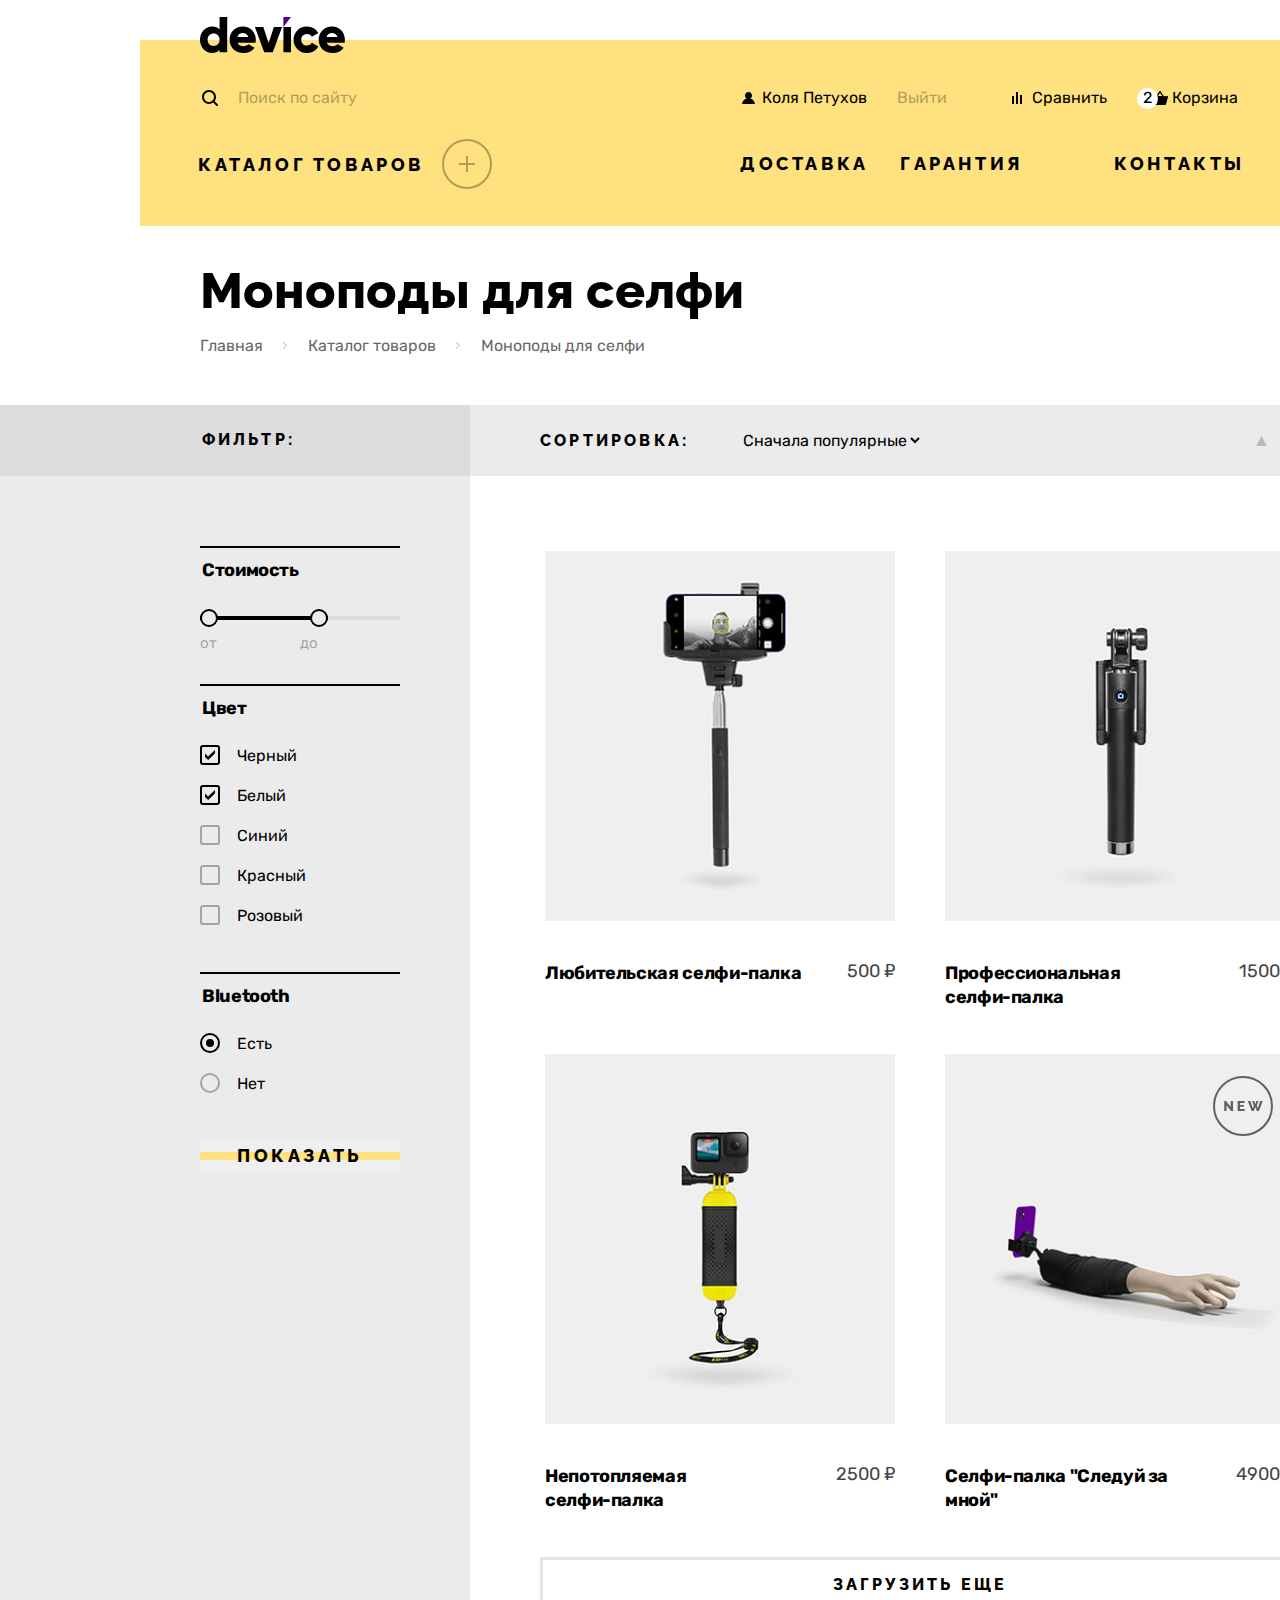
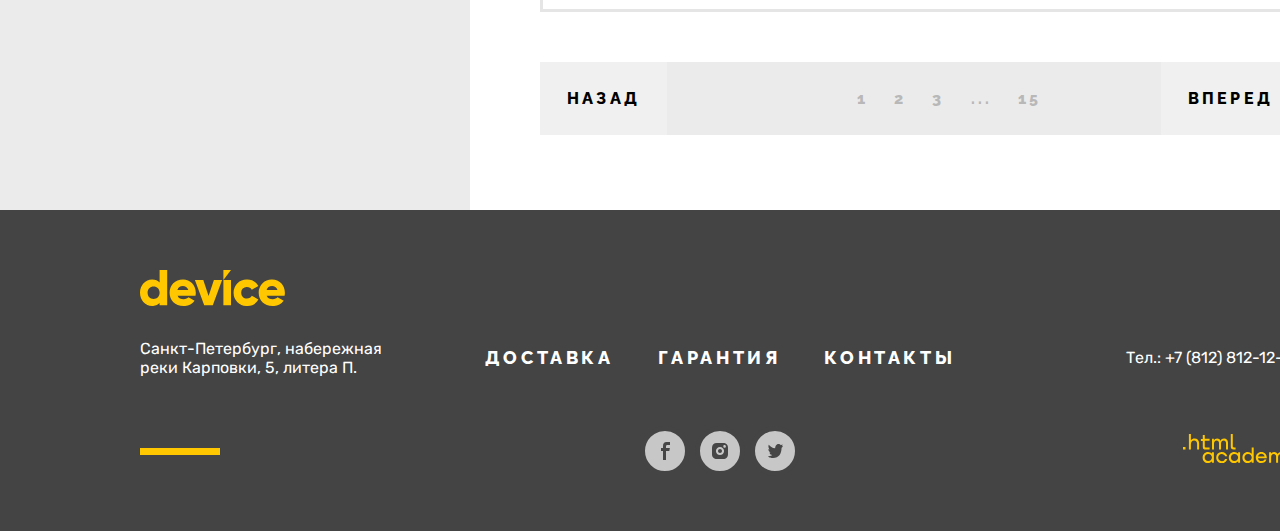
==== commit f0560b57: "Правки" ====
--- a/catalog.html
+++ b/catalog.html
@@ -162,7 +162,7 @@
                     <label class="control">
                       <input class="visually-hidden control-input" type="checkbox" name="black" checked>
                       <span class="control-mark">
-                        <svg width="10" height="10" viewBox="0 0 10 10">
+                        <svg width="10" height="10" viewBox="0 0 10 10" role="img">
                           <path d="M10 0L3.1 6.6L0 3.6V6.9L3.2 10L10 3.3V0Z"/>
                         </svg>
                       </span>
@@ -173,7 +173,7 @@
                     <label class="control">
                       <input class="visually-hidden control-input" type="checkbox" name="white" checked>
                       <span class="control-mark">
-                        <svg width="10" height="10" viewBox="0 0 10 10">
+                        <svg width="10" height="10" viewBox="0 0 10 10" role="img">
                           <path d="M10 0L3.1 6.6L0 3.6V6.9L3.2 10L10 3.3V0Z"/>
                         </svg>
                       </span>
@@ -184,7 +184,7 @@
                     <label class="control">
                       <input class="visually-hidden control-input" type="checkbox" name="blue">
                       <span class="control-mark">
-                        <svg width="10" height="10" viewBox="0 0 10 10">
+                        <svg width="10" height="10" viewBox="0 0 10 10" role="img">
                           <path d="M10 0L3.1 6.6L0 3.6V6.9L3.2 10L10 3.3V0Z"/>
                         </svg>
                       </span>
@@ -195,7 +195,7 @@
                     <label class="control">
                       <input class="visually-hidden control-input" type="checkbox" name="red">
                       <span class="control-mark">
-                        <svg width="10" height="10" viewBox="0 0 10 10">
+                        <svg width="10" height="10" viewBox="0 0 10 10" role="img">
                           <path d="M10 0L3.1 6.6L0 3.6V6.9L3.2 10L10 3.3V0Z"/>
                         </svg>
                       </span>
@@ -206,7 +206,7 @@
                     <label class="control">
                       <input class="visually-hidden control-input" type="checkbox" name="pink">
                       <span class="control-mark">
-                        <svg width="10" height="10" viewBox="0 0 10 10">
+                        <svg width="10" height="10" viewBox="0 0 10 10" role="img">
                           <path d="M10 0L3.1 6.6L0 3.6V6.9L3.2 10L10 3.3V0Z"/>
                         </svg>
                       </span>
--- a/styles/styles.css
+++ b/styles/styles.css
@@ -28,6 +28,12 @@
   font-weight: 800;
   src: url("../fonts/rubik/rubik-800.woff2") format("woff2");
   font-display: swap;
+}
+
+*,
+*::before,
+*::after {
+  box-sizing: border-box;
 }
 
 html {
@@ -173,7 +179,6 @@
 
 .search-input {
   margin-left: -16px;
-  box-sizing: border-box;
   width: 516px;
   padding: 8px 0;
   background: none;
@@ -183,11 +188,8 @@
   background-image: url("../img/icons/search-icon.svg");
   background-repeat: no-repeat;
   background-position: 16px center;
-  font-family: "Rubik", "Helvetica", sans-serif;
-  font-style: normal;
-  font-weight: 400;
+  font-family: inherit;
   font-size: 16px;
-  line-height: 19px;
 }
 
 .search-button {
@@ -200,21 +202,12 @@
   margin: 0;
   background: none;
   border: 2px solid #af4fff;
-  box-sizing: border-box;
   border-radius: 0 20px 20px 0;
-  font-family: "Rubik", "Helvetica", sans-serif;
-  font-style: normal;
-  font-weight: 400;
+  font-family: inherit;
   font-size: 16px;
-  line-height: 19px;
 }
 
 .search-input::placeholder {
-  font-family: "Rubik", "Helvetica", sans-serif;
-  font-style: normal;
-  font-weight: 400;
-  font-size: 16px;
-  line-height: 19px;
   color: #000000;
   opacity: 0.3;
 }
@@ -286,7 +279,6 @@
   background-repeat: no-repeat;
   background-position: 20px center;
   border: 2px solid transparent;
-  box-sizing: border-box;
   border-radius: 20px;
   text-decoration: none;
   color: #000000;
@@ -385,7 +377,7 @@
 
 .basket-item {
   display: flex;
-  width: 280px;
+  width: 320px;
   padding: 20px;
 }
 
@@ -484,7 +476,6 @@
   padding: 15px 0;
   background-color: #ffffff;
   font-family: "Raleway", "Helvetica", sans-serif;
-  font-style: normal;
   font-weight: 800;
   font-size: 18px;
   line-height: 21px;
@@ -581,7 +572,6 @@
   position: relative;
   padding: 14px 20px 15px 20px;
   border: 2px solid transparent;
-  box-sizing: border-box;
   border-radius: 25px;
 }
 
@@ -647,7 +637,6 @@
   padding: 14.5px 16px;
   margin-right: 0;
   border: 2px solid transparent;
-  box-sizing: border-box;
   border-radius: 25px;
 }
 
@@ -657,7 +646,6 @@
   padding: 0;
   border-radius: 50%;
   border: 2px solid #000000;
-  box-sizing: border-box;
   background-image: url("../img/icons/plus-icon.svg");
   background-repeat: no-repeat;
   background-position: center;
@@ -669,13 +657,11 @@
   position: absolute;
   width: 1160px;
   padding: 20px 0 58px 45px;
-  box-sizing: border-box;
   background-color: #ffe17f;
   z-index: 1;
   left: -60px;
   top: 80px;
   font-family: "Rubik", "Helvetica", sans-serif;
-  font-style: normal;
   font-weight: 400;
   font-size: 16px;
   line-height: 18px;
@@ -805,7 +791,6 @@
 .slide-button:focus {
   outline: none;
   border: 2px solid #af4fff;
-  box-sizing: border-box;
   border-radius: 6px;
 }
 
@@ -837,7 +822,6 @@
   margin: 80px 50px 10px 0;
   font-weight: 800;
   font-size: 180px;
-  line-height: 30px;
   text-align: right;
   color: #ffffff;
 }
@@ -888,7 +872,6 @@
 .pagination-button {
   cursor: pointer;
   display: block;
-  box-sizing: border-box;
   width: 12px;
   height: 12px;
   border: 2px solid #000000;
@@ -934,28 +917,26 @@
 
 .categories-link {
   font-family: "Raleway", "Helvetica", sans-serif;
-  font-weight: 800;
-  font-size: 18px;
-  line-height: 24px;
-  letter-spacing: -0.02em;
+  letter-spacing: -0.05em;
   text-decoration: none;
   color: #000000;
 }
 
 .category {
+  display: flex;
   width: 160px;
   height: 160px;
   margin-bottom: 30px;
-  box-sizing: border-box;
   background-color: #ffe17f;
 }
 
-.category-icon {
-  display: block;
-  width: 100%;
-  height: 100%;
-  background-repeat: no-repeat;
-  background-position: center;
+.category svg {
+  margin: auto;
+}
+
+.category.monopod svg {
+  align-self: end;
+  margin: 0 auto;
 }
 
 .categories-link:hover .category,
@@ -982,33 +963,8 @@
   border: none;
 }
 
-.categories-link:active .category-icon {
-  opacity: 0.3;
-}
-
-.vr {
-  background-image: url("../img/categories-img/category-vr.svg");
-}
-
-.monopod {
-  background-image: url("../img/categories-img/category-monopod.svg");
-  background-position: bottom;
-}
-
-.camera {
-  background-image: url("../img/categories-img/category-camera.svg");
-}
-
-.fitness {
-  background-image: url("../img/categories-img/category-fitness.svg");
-}
-
-.smart-watch {
-  background-image: url("../img/categories-img/category-smart-watch.svg");
-}
-
-.quadcopter {
-  background-image: url("../img/categories-img/category-quadcopter.svg");
+.categories-link:active svg {
+  opacity: 0.3;
 }
 
 .services,
@@ -1130,7 +1086,7 @@
   display: flex;
   justify-content: space-between;
   align-items: center;
-  height: 100px;
+  height: 110px;
   font-family: "Raleway", "Helvetica", sans-serif;
   font-weight: 800;
   font-size: 20px;
@@ -1157,6 +1113,11 @@
   display: flex;
   justify-content: space-between;
   align-items: center;
+}
+
+.delivery-text {
+  margin-left: -53px;
+  letter-spacing: 4px;
 }
 
 .delivery-i {
@@ -1209,7 +1170,7 @@
 }
 
 .order-container {
-  width: 760px;
+  width: 920px;
   margin: auto;
   background-color: #ffffff;
   border: 10px solid #000000;
@@ -1256,7 +1217,6 @@
 }
 
 .delivery-form {
-  box-sizing: border-box;
   padding: 0;
   margin: 0;
   display: grid;
@@ -1307,9 +1267,7 @@
   height: 160px;
   right: -37px;
   top: 40px;
-  box-sizing: border-box;
   font-family: "Rubik", "Helvetica", sans-serif;
-  font-style: normal;
   font-weight: normal;
   font-size: 16px;
   line-height: 20px;
@@ -1339,14 +1297,12 @@
 }
 
 .delivery-form input {
-  box-sizing: border-box;
   height: 60px;
   padding: 20px;
   margin: 0;
   border: none;
   background-color: #f0f0f0;
   font-family: "Rubik", "Helvetica", sans-serif;
-  font-style: normal;
   font-weight: 400;
   font-size: 16px;
   line-height: 20px;
@@ -1416,7 +1372,6 @@
 
 .amount-group input {
   width: 100%;
-  box-sizing: border-box;
   padding: 5px;
   text-align: center;
 }
@@ -1612,16 +1567,13 @@
 .subscribe-input {
   width: 600px;
   height: 55px;
-  box-sizing: border-box;
   padding: 0;
   padding-left: 10px;
   margin: 0;
   background: none;
   border: none;
   border-bottom: 3px solid rgba(0, 0, 0, 0.1);
-  font-family: "Rubik", "Helvetica", sans-serif;
-  font-style: normal;
-  font-weight: normal;
+  font-family: inherit;
   font-size: 18px;
   line-height: 30px;
   color: #444444;
@@ -1629,7 +1581,6 @@
 
 .subscribe-input::placeholder {
   font-family: "Rubik", "Helvetica", sans-serif;
-  font-style: normal;
   font-weight: 400;
   font-size: 18px;
   line-height: 30px;
@@ -1665,7 +1616,6 @@
 .subscribe-button {
   width: 260px;
   min-height: 55px;
-  box-sizing: border-box;
   padding: 0;
   margin: 0;
   background: none;
@@ -1735,7 +1685,6 @@
   padding: 3px 15px 5px;
   margin-right: -15px;
   border: 2px solid transparent;
-  box-sizing: border-box;
   border-radius: 25px;
   text-decoration: none;
 }
@@ -1774,7 +1723,6 @@
   padding: 14px 20px 15px 20px;
   display: block;
   border: 2px solid transparent;
-  box-sizing: border-box;
   border-radius: 25px;
   text-decoration: none;
 }
@@ -1845,8 +1793,8 @@
 
 .social-link {
   display: block;
-  width: 40px;
-  height: 40px;
+  width: 50px;
+  height: 50px;
   border-radius: 50%;
   border: 5px solid #444444;
   background-color: rgba(255, 255, 255, 0.7);
@@ -1887,7 +1835,6 @@
   padding: 10px;
   margin-right: -10px;
   border: 2px solid transparent;
-  box-sizing: border-box;
   border-radius: 10px;
 }
 
@@ -2016,7 +1963,7 @@
 }
 
 .catalog-filter {
-  width: 200px;
+  width: 330px;
   padding: 70px 70px 0 60px;
   margin-left: auto;
 }
@@ -2076,7 +2023,6 @@
   height: 18px;
   border: 2px solid #000000;
   border-radius: 50%;
-  box-sizing: border-box;
   background: #ebebeb;
   cursor: pointer;
 }
@@ -2167,7 +2113,6 @@
   width: 20px;
   height: 20px;
   border: 2px solid #000000;
-  box-sizing: border-box;
   border-radius: 3px;
   background-repeat: no-repeat;
   background-position: center;
@@ -2270,10 +2215,9 @@
   max-width: 300px;
   font-family: inherit;
   font-size: 16px;
-  line-height: 19px;
   border: none;
   background-color: #ebebeb;
-  margin-right: 338px;
+  margin-right: 333px;
 }
 
 .sorting-direction {
@@ -2331,7 +2275,6 @@
   margin: 0;
   margin-left: 5px;
   padding: 0;
-  font-weight: bold;
   font-size: 18px;
   line-height: 24px;
   letter-spacing: -0.02em;
@@ -2350,7 +2293,6 @@
 .card-image {
   object-fit: cover;
   border: 5px solid transparent;
-  box-sizing: border-box;
 }
 
 .card-image,
@@ -2448,7 +2390,7 @@
   flex-wrap: wrap;
   padding: 0;
   margin: 0;
-  margin-bottom: 70px;
+  margin-bottom: 75px;
   background-color: #ebebeb;
   list-style-type: none;
 }
@@ -2459,6 +2401,7 @@
   flex-wrap: wrap;
   list-style-type: none;
   margin: 0;
+  margin-left: 71px;
   padding: 0;
 }
 
@@ -2467,7 +2410,6 @@
   max-width: 150px;
   color: #444444;
   border: 5px solid transparent;
-  box-sizing: border-box;
   text-decoration: none;
 }
 
@@ -2476,13 +2418,13 @@
 }
 
 .pagination-group .pagination-link {
-  padding: 15px;
+  padding: 8px;
 }
 
 .pagination-prev,
 .pagination-next {
   display: block;
-  padding: 25px;
+  padding: 22px;
   color: #000000;
   opacity: 1;
   background-color: #f0f0f0;
